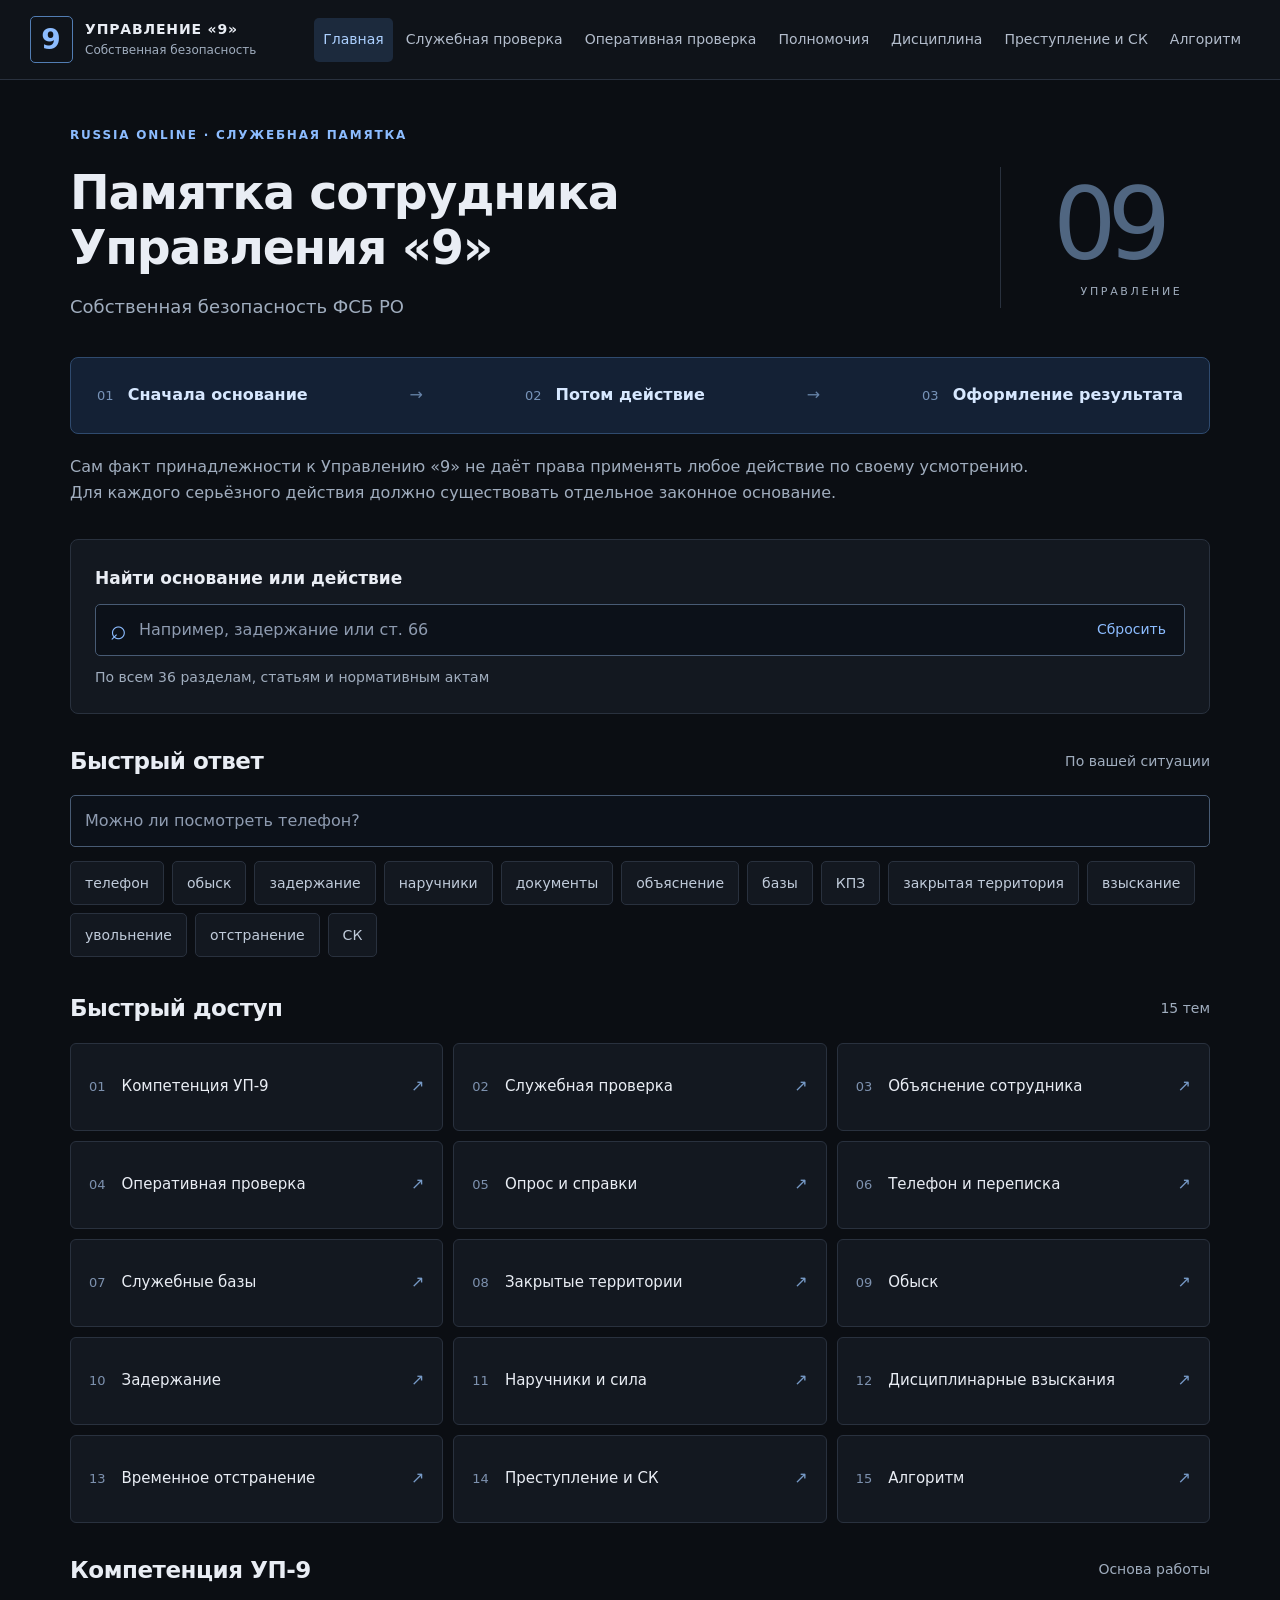
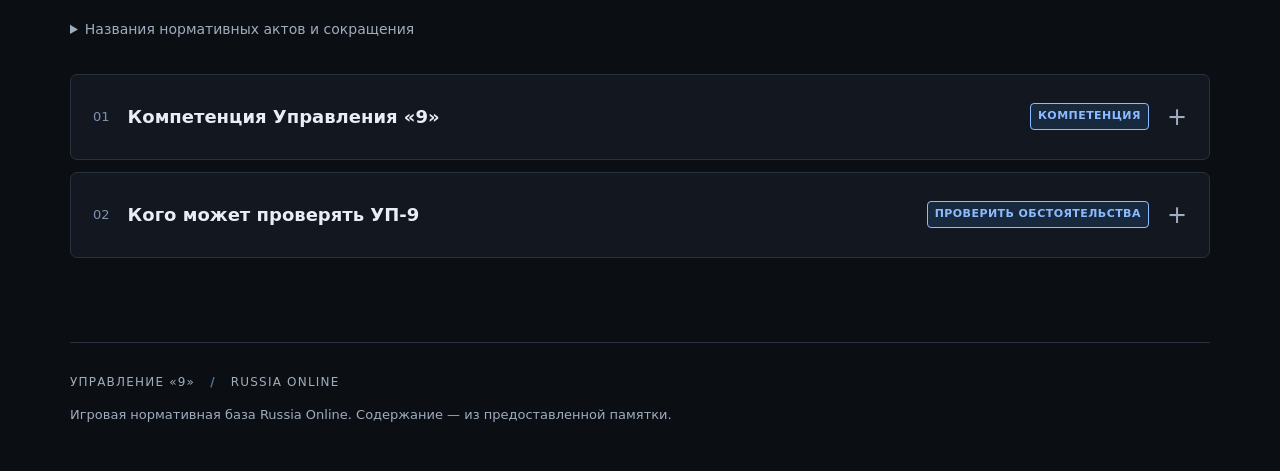
==== index.html @ 3d4a3827 "Убрать ссылку на исходный текст из подвала всех страниц" ====
<!doctype html><html lang="ru"><head><meta charset="utf-8"><meta name="viewport" content="width=device-width, initial-scale=1"><meta name="description" content="Рабочая памятка Управления 9 для игрового проекта Russia Online. Основания, полномочия и ограничения."><title>Главная · Управление «9»</title><link rel="icon" href="favicon.svg" type="image/svg+xml"><link rel="stylesheet" href="style.css"><script src="data.js" defer></script><script src="app.js" defer></script></head><body><a class="skip" href="#main">К содержанию</a><header><div class="header-inner"><a class="brand" href="index.html" aria-label="Управление 9 — главная"><span class="brand-mark">9</span><span>УПРАВЛЕНИЕ «9»<small>Собственная безопасность</small></span></a><button id="menu-toggle" aria-expanded="false" aria-controls="navigation">Меню <span aria-hidden="true">☰</span></button><nav id="navigation" aria-label="Главное меню"><a href="index.html" aria-current="page">Главная</a><a href="service-check.html">Служебная проверка</a><a href="operative-check.html">Оперативная проверка</a><a href="powers.html">Полномочия</a><a href="discipline.html">Дисциплина</a><a href="crime-sk.html">Преступление и СК</a><a href="algorithm.html">Алгоритм</a></nav></div></header><main id="main" tabindex="-1"><section class="hero"><div><p class="eyebrow">RUSSIA ONLINE · СЛУЖЕБНАЯ ПАМЯТКА</p><h1>Памятка сотрудника<br>Управления «9»</h1><p class="subtitle">Собственная безопасность ФСБ РО</p></div><div class="hero-index" aria-hidden="true">09<span>УПРАВЛЕНИЕ</span></div></section><div class="principle"><span>01 <b>Сначала основание</b></span><i>→</i><span>02 <b>Потом действие</b></span><i>→</i><span>03 <b>Оформление результата</b></span></div><p class="intro">Сам факт принадлежности к Управлению «9» не даёт права применять любое действие по своему усмотрению. Для каждого серьёзного действия должно существовать отдельное законное основание.</p><section class="search-panel" aria-label="Поиск по памятке"><label for="search">Найти основание или действие</label><div class="search-row"><span aria-hidden="true">⌕</span><input type="search" id="search" placeholder="Например, задержание или ст. 66" autocomplete="off"><button id="clear-search" type="button" aria-label="Очистить поиск">Сбросить</button></div><p id="search-status" role="status" class="muted">По всем 36 разделам, статьям и нормативным актам</p><div id="search-results" hidden></div></section><section class="quick-answer"><div class="section-heading"><h2>Быстрый ответ</h2><span class="muted">По вашей ситуации</span></div><label for="question" class="sr-only">Вопрос по памятке</label><input id="question" placeholder="Можно ли посмотреть телефон?" type="search"><div class="chips"><button type="button" data-question="телефон">телефон</button><button type="button" data-question="обыск">обыск</button><button type="button" data-question="задержание">задержание</button><button type="button" data-question="наручники">наручники</button><button type="button" data-question="документы">документы</button><button type="button" data-question="объяснение">объяснение</button><button type="button" data-question="базы">базы</button><button type="button" data-question="КПЗ">КПЗ</button><button type="button" data-question="закрытая территория">закрытая территория</button><button type="button" data-question="взыскание">взыскание</button><button type="button" data-question="увольнение">увольнение</button><button type="button" data-question="отстранение">отстранение</button><button type="button" data-question="СК">СК</button></div><div id="answer" aria-live="polite"></div></section><section><div class="section-heading"><h2>Быстрый доступ</h2><span class="muted">15 тем</span></div><div class="quick-grid"><a class="quick-card" href="index.html#section-1"><span class="number">01</span><strong>Компетенция УП-9</strong><span aria-hidden="true">↗</span></a><a class="quick-card" href="service-check.html#section-3"><span class="number">02</span><strong>Служебная проверка</strong><span aria-hidden="true">↗</span></a><a class="quick-card" href="service-check.html#section-6"><span class="number">03</span><strong>Объяснение сотрудника</strong><span aria-hidden="true">↗</span></a><a class="quick-card" href="operative-check.html#section-8"><span class="number">04</span><strong>Оперативная проверка</strong><span aria-hidden="true">↗</span></a><a class="quick-card" href="operative-check.html#section-11"><span class="number">05</span><strong>Опрос и справки</strong><span aria-hidden="true">↗</span></a><a class="quick-card" href="operative-check.html#section-15"><span class="number">06</span><strong>Телефон и переписка</strong><span aria-hidden="true">↗</span></a><a class="quick-card" href="powers.html#section-16"><span class="number">07</span><strong>Служебные базы</strong><span aria-hidden="true">↗</span></a><a class="quick-card" href="powers.html#section-20"><span class="number">08</span><strong>Закрытые территории</strong><span aria-hidden="true">↗</span></a><a class="quick-card" href="powers.html#section-22"><span class="number">09</span><strong>Обыск</strong><span aria-hidden="true">↗</span></a><a class="quick-card" href="powers.html#section-23"><span class="number">10</span><strong>Задержание</strong><span aria-hidden="true">↗</span></a><a class="quick-card" href="powers.html#section-24"><span class="number">11</span><strong>Наручники и сила</strong><span aria-hidden="true">↗</span></a><a class="quick-card" href="discipline.html#section-27"><span class="number">12</span><strong>Дисциплинарные взыскания</strong><span aria-hidden="true">↗</span></a><a class="quick-card" href="discipline.html#section-32"><span class="number">13</span><strong>Временное отстранение</strong><span aria-hidden="true">↗</span></a><a class="quick-card" href="crime-sk.html#section-33"><span class="number">14</span><strong>Преступление и СК</strong><span aria-hidden="true">↗</span></a><a class="quick-card" href="algorithm.html#section-36"><span class="number">15</span><strong>Алгоритм</strong><span aria-hidden="true">↗</span></a></div></section><section><div class="section-heading"><h2>Компетенция УП-9</h2><span class="muted">Основа работы</span></div><details class="glossary"><summary>Названия нормативных актов и сокращения</summary><p>ФЗ «О ФСБ РО» — Федеральный закон «О Федеральной службе безопасности РО». Внутренний устав ФСБ РО — Внутренний устав Федеральной службы безопасности РО.</p><p>Также в памятке: Федеральный закон «О государственной службе РО»; Федеральный закон «О статусе территорий и особых объектах РО»; Процессуальный кодекс РО.</p><p>ОРМ — оперативно-розыскные мероприятия. СК — Следственный комитет.</p></details><details class="article" id="section-1"><summary><span class="number">01</span><span class="summary-title">Компетенция Управления «9»</span><span class="badge info">КОМПЕТЕНЦИЯ</span><span class="plus" aria-hidden="true">+</span></summary><div class="article-body"><h3 class="eyebrow">ПРАВОВОЕ ОСНОВАНИЕ</h3><p class="basis law">ч. 4 ст. 11 Внутреннего устава Федеральной службы безопасности РО.</p><p class="">Управление «9»:</p><ul class=""><li>обеспечивает собственную безопасность ФСБ РО;</li><li>предупреждает и выявляет правонарушения среди сотрудников ФСБ;</li><li>проводит служебные проверки;</li><li>защищает личный состав;</li><li>защищает государственную тайну;</li><li>защищает служебную информацию от внутренних угроз;</li><li>вправе применять внутренние дисциплинарные взыскания в пределах своей компетенции.</li></ul><h3 class="eyebrow">ДОПОЛНИТЕЛЬНОЕ ОСНОВАНИЕ</h3><p class="basis law">ст. 77 Федерального закона «О Федеральной службе безопасности РО».</p><p class="">Собственная безопасность выявляет:</p><ul class=""><li>нарушения служебной дисциплины;</li><li>утечки охраняемой информации;</li><li>коррупционные риски;</li><li>попытки вербовки сотрудников;</li><li>иные угрозы внутренней безопасности ФСБ РО.</li></ul><p class="">Собственная безопасность также вправе проводить служебные и оперативные проверки.</p><p class="">Простыми словами:</p><p class="">УП-9 занимается не только тем, что «выдаёт выговоры».</p><p class="">Основная задача УП-9:</p><p class="">выявить внутреннюю угрозу → проверить информацию → установить обстоятельства → принять меры в пределах компетенции → при необходимости передать материал компетентному органу.</p></div></details><details class="article" id="section-2"><summary><span class="number">02</span><span class="summary-title">Кого может проверять УП-9</span><span class="badge info">ПРОВЕРИТЬ ОБСТОЯТЕЛЬСТВА</span><span class="plus" aria-hidden="true">+</span></summary><div class="article-body"><p class="">В первую очередь УП-9 занимается сотрудниками ФСБ РО, поскольку его основная функция — собственная безопасность самой ФСБ.</p><h3 class="eyebrow">ОСНОВАНИЕ</h3><p class="basis law">ч. 4 ст. 11 Внутреннего устава ФСБ РО<br>и<br>ст. 77 ФЗ «О ФСБ РО».</p><p class="">УП-9 может начать проверку, например, если появилась информация о том, что сотрудник:</p><ul class=""><li>нарушает служебную дисциплину;</li><li>не исполняет законный приказ;</li><li>превышает или использует полномочия в личных целях;</li><li>скрывает правонарушение;</li><li>допускает утечку служебной или государственной тайны;</li><li>получает незаконное вознаграждение;</li><li>имеет коррупционные связи;</li><li>подвергся попытке вербовки;</li><li>взаимодействует с лицами, создающими внутреннюю угрозу;</li><li>незаконно использует служебные базы, имущество, оружие или транспорт.</li></ul><p class="">Но:</p><p class="caution">сообщение о нарушении ≠ доказанная вина.</p><p class="">Сначала обстоятельства должны быть проверены.</p></div></details></section></main><footer><span>УПРАВЛЕНИЕ «9» <b>/</b> RUSSIA ONLINE</span><p>Игровая нормативная база Russia Online. Содержание — из предоставленной памятки.</p></footer><noscript><p class="notice">Материалы доступны без JavaScript. Для поиска и быстрых ответов включите JavaScript.</p></noscript></body></html>
---- style.css ----
:root{color-scheme:dark;--bg:#0b0e13;--surface:#131820;--line:#29313e;--text:#e9edf4;--muted:#a0adbe;--blue:#8cbcff;--red:#ffaaaa;--amber:#eed096;--green:#9cdbba}*{box-sizing:border-box}html{scroll-padding-top:130px}body{margin:0;background:var(--bg);color:var(--text);font-family:system-ui,-apple-system,"Segoe UI",sans-serif;font-size:16px;line-height:1.65}a{color:var(--blue);text-decoration:none}a:hover{text-decoration:underline}button,input{font:inherit}button,a,summary,input{-webkit-tap-highlight-color:transparent}button{cursor:pointer}button:focus-visible,a:focus-visible,summary:focus-visible,input:focus-visible{outline:2px solid var(--blue);outline-offset:4px}header{position:sticky;top:0;z-index:10;background:#10141bf5;border-bottom:1px solid var(--line);backdrop-filter:blur(12px)}.header-inner{max-width:1440px;margin:auto;padding:16px 30px;display:flex;align-items:center;gap:30px}.brand{display:flex;align-items:center;gap:12px;color:var(--text);font-size:14px;font-weight:750;letter-spacing:.06em;flex-shrink:0}.brand:hover{text-decoration:none}.brand-mark{width:43px;height:47px;border:1px solid #527db3;display:grid;place-items:center;font-size:28px;color:var(--blue);border-radius:5px}.brand small{display:block;font-size:12px;letter-spacing:0;color:var(--muted);font-weight:400}nav{display:flex;gap:4px;flex-wrap:wrap;margin-left:auto}nav a{padding:10px 9px;color:#b3bdcc;font-size:14px;min-height:44px;border-radius:5px}nav a[aria-current]{background:#1c2a3d;color:#acd0ff}nav a:hover{background:#1b2330;text-decoration:none}#menu-toggle{display:none}main{max-width:1200px;margin:auto;padding:46px 30px 72px;min-height:70vh}h1,h2,h3,p{margin-top:0}h1{font-size:clamp(30px,3.7vw,48px);line-height:1.16;letter-spacing:-.025em;font-weight:650;margin-bottom:16px}h2{font-size:23px;line-height:1.35;font-weight:600;letter-spacing:-.02em}h3{font-size:17px;line-height:1.5;margin-top:26px;margin-bottom:10px}p{margin-bottom:18px}.eyebrow{font-size:12px;font-weight:700;letter-spacing:.15em;color:var(--blue);margin-bottom:20px}.hero{display:flex;justify-content:space-between;align-items:center;gap:30px}.hero-index{font-size:100px;line-height:.95;color:#506681;font-weight:300;letter-spacing:-.09em;border-left:1px solid var(--line);padding:10px 0 10px 52px;min-width:210px}.hero-index span{display:block;letter-spacing:.24em;font-size:11px;text-align:center;margin-top:15px;color:var(--muted)}.subtitle{font-size:18px;color:var(--muted);max-width:900px;margin-bottom:28px}.principle{display:flex;align-items:center;justify-content:space-between;padding:24px 26px;background:#142135;border:1px solid #2f4a6e;border-radius:8px;gap:16px;margin-top:8px}.principle span{font-size:13px;color:#7793b8}.principle b{font-size:16px;font-weight:550;color:#d7e8ff;margin-left:10px}.principle i{font-style:normal;color:#6682a7}.intro{margin:20px 0 32px;color:var(--muted);max-width:990px}.search-panel{background:var(--surface);border:1px solid var(--line);border-radius:8px;padding:24px;margin:26px 0 30px}.search-panel label{display:block;font-size:17px;font-weight:550;margin-bottom:12px}.search-row{display:flex;align-items:center;background:#0c1119;border:1px solid #485b74;border-radius:5px;padding:0 8px 0 14px;gap:12px}.search-row>span{font-size:28px;color:var(--blue)}input{width:100%;min-width:0;min-height:50px;border:1px solid #485b74;border-radius:5px;padding:12px 14px;background:#0c1119;color:var(--text);font-size:16px}.search-row input{border:0;background:transparent;padding-left:0}input::placeholder{color:#8e9bb0}.search-row button,.text-button{color:var(--blue);background:transparent;border:0;padding:10px;min-height:44px;font-size:14px}#search-status{font-size:14px;margin:10px 0 0}.muted{color:var(--muted);font-size:14px}.section-heading{display:flex;align-items:center;justify-content:space-between;gap:16px;margin:32px 0 18px}.section-heading h2{margin:0}.quick-answer{margin-bottom:36px}.chips{display:flex;gap:8px;flex-wrap:wrap;margin:14px 0}.chips button{border:1px solid var(--line);background:var(--surface);color:#c0cbda;border-radius:5px;padding:8px 14px;min-height:44px;font-size:14px}.chips button:hover,.chips button[aria-pressed="true"]{background:#1b304b;border-color:#547eb3;color:#d9eaff}#answer:empty{display:none}.answer-card{background:#141d29;border:1px solid #344b69;border-left:3px solid var(--blue);border-radius:6px;padding:22px;margin-top:12px}.answer-card h3{margin:0 0 12px}.answer-card p{color:#bac8da}.answer-card a{display:inline-block;min-height:44px;padding-top:8px}.quick-grid{display:grid;grid-template-columns:repeat(3,1fr);gap:10px}.quick-card{display:flex;align-items:center;gap:16px;padding:21px 18px;min-height:88px;border:1px solid var(--line);border-radius:6px;color:var(--text);background:var(--surface)}.quick-card:hover{border-color:#527aae;background:#182331;text-decoration:none}.quick-card strong{font-size:15px;line-height:1.4;font-weight:500;flex:1}.quick-card>span:last-child{color:#779ac7}.number{font-size:13px;color:#7d91ae;font-variant-numeric:tabular-nums}.article{border:1px solid var(--line);border-radius:7px;background:var(--surface);margin-bottom:12px;scroll-margin-top:20px}.article:target{border-color:#6c9dde}.article summary{list-style:none;display:flex;align-items:center;gap:18px;padding:22px;cursor:pointer;min-height:84px}.article summary::-webkit-details-marker{display:none}.summary-title{font-size:18px;font-weight:550;flex:1;line-height:1.4}.badge{font-size:11px;letter-spacing:.04em;font-weight:700;border:1px solid currentColor;border-radius:4px;padding:4px 7px;white-space:nowrap}.warn{color:var(--amber);background:#2c261b}.danger{color:var(--red);background:#302025}.good{color:var(--green);background:#1a2c27}.info{color:var(--blue);background:#18283d}.plus{color:var(--muted);font-size:24px;line-height:1}.article[open] .plus{transform:rotate(45deg)}.article[open] summary{border-bottom:1px solid var(--line)}.article-body{padding:10px 32px 28px;max-width:960px}.article-body p,.article-body li,.step p,.step li{color:#c8d1df}.article-body ul,.step ul{padding-left:23px}.article-body li,.step li{margin-bottom:7px}.article-body .eyebrow{margin-top:26px;margin-bottom:10px;color:var(--blue)}.article-body .law,.step .law{background:#142338;border-left:3px solid #668fc7;border-radius:0 4px 4px 0;padding:14px 18px;color:#d5e6ff}.article-body .danger-text,.danger-text{color:var(--red)}.article-body .good-text{color:var(--green)}.article-body .caution{border-left:3px solid #a68c5d;padding-left:16px;color:#ead3ad}.glossary{font-size:14px;color:var(--muted);margin:22px 0}.glossary summary{cursor:pointer;min-height:44px;padding:10px 0}.glossary p{max-width:850px}.related{border:1px solid var(--line);padding:24px;margin-top:24px;border-radius:6px}.related a{display:block;min-height:44px;padding:8px 0}.notice{margin-top:24px;padding:20px;border-left:3px solid #b59c68;background:#241f17;color:#e9d4ad}.flow{margin-top:36px}.flow>h2{font-size:14px;letter-spacing:.06em;color:var(--blue);padding:18px;background:#142135;border:1px solid #2f4a6e;border-radius:5px}.step{position:relative;display:grid;grid-template-columns:48px 1fr;gap:22px;padding:25px 28px;background:var(--surface);border:1px solid var(--line);border-radius:8px;margin:30px 0}.step:before{content:'↓';position:absolute;top:-30px;left:43px;color:#7396c2}.step h2{font-size:21px;margin:6px 0 20px}.step-number{display:grid;place-items:center;align-self:start;width:46px;height:46px;background:#1b2d46;border:1px solid #365478;border-radius:5px;color:var(--blue)}.main-rule{padding:28px;border:1px solid #405878;border-radius:8px;margin-top:38px;background:#111c2b}.main-rule p{color:#c8d5e7}footer{max-width:1140px;margin:auto;border-top:1px solid var(--line);padding:28px 0 40px;font-size:13px;color:var(--muted)}footer>span{letter-spacing:.1em;font-size:12px}footer b{color:#527aae;margin:0 10px}footer p{margin:12px 0 5px}footer a{display:inline-block;min-height:44px;padding-top:10px}.result{display:block;border-top:1px solid var(--line);padding:17px 0}.result strong{display:block;color:#c7dfff;font-size:17px}.result span{display:block;color:var(--muted);font-size:14px;margin-top:4px}.result:hover{text-decoration:none}.result:hover strong{text-decoration:underline}#search-results{margin-top:18px;max-height:520px;overflow-y:auto}.skip{position:absolute;left:20px;top:-100px;padding:12px;background:#244a78;z-index:20}.skip:focus{top:10px}.sr-only{position:absolute;width:1px;height:1px;overflow:hidden;clip-path:inset(50%)}[hidden]{display:none!important}a,span,p,h1,h2,h3,strong,li{overflow-wrap:break-word}@media(max-width:1180px){.header-inner{flex-wrap:wrap;gap:10px;padding:12px 24px}nav{margin-left:0;width:100%}html{scroll-padding-top:170px}}@media(max-width:760px){.header-inner{padding:12px 18px;justify-content:space-between}.brand{font-size:12px}.brand small{font-size:11px}.brand-mark{height:40px;width:37px;font-size:25px}#menu-toggle{display:block;min-height:44px;background:var(--surface);border:1px solid #3c4b60;color:var(--text);border-radius:5px;padding:8px 12px;font-size:14px}nav{display:none;max-height:65vh;overflow:auto}nav.open{display:flex;flex-direction:column}nav a{padding:12px}html{scroll-padding-top:90px}main{padding:30px 18px 48px}.hero-index{display:none}.eyebrow{font-size:11px;letter-spacing:.1em}.subtitle{font-size:16px}.principle{flex-direction:column;align-items:flex-start;gap:14px;padding:20px}.principle i{display:none}.principle b{font-size:15px}.intro{font-size:15px}.search-panel{padding:18px;margin:24px 0}.search-row{gap:6px;padding-left:10px}.search-row input{font-size:16px}.search-row button{font-size:12px;padding:5px}.search-row>span{display:none}.section-heading{align-items:baseline;gap:10px}.section-heading h2{font-size:21px}.section-heading>.muted{font-size:12px}.quick-grid{grid-template-columns:repeat(2,minmax(0,1fr));gap:8px}.quick-card{padding:15px 12px;flex-wrap:wrap;gap:6px;align-content:flex-start;min-height:104px}.quick-card strong{flex-basis:100%;order:2;font-size:14px}.quick-card>span:last-child{margin-left:auto}.article summary{padding:18px 16px;gap:12px;flex-wrap:wrap}.summary-title{font-size:17px;flex-basis:calc(100% - 66px)}.badge{margin-left:28px;font-size:10px}.plus{margin-left:auto}.article-body{padding:8px 18px 20px}.article-body .law{padding:12px;font-size:15px}.step{grid-template-columns:1fr;gap:12px;padding:20px}.step h2{font-size:20px}.step:before{left:40px}.main-rule{padding:20px}footer{margin:0 18px;padding-top:24px}.chips{gap:7px}.chips button{padding:8px 11px}.answer-card{padding:18px}}@media print{header,.search-panel,.quick-answer,footer,#expand-all{display:none}body{background:white;color:black}.article,.step{break-inside:avoid;background:white;color:black}.article-body p,.article-body li{color:black}main{max-width:none}}

/* Topic labels may wrap without shrinking the title or escaping a mobile card. */
.badge{white-space:normal;max-width:42%;line-height:1.5;text-align:center}.summary-title{min-width:0}.article-body ul.danger-text li{color:var(--red)}.article-body ul.good-text li{color:var(--green)}@media(max-width:760px){.badge{max-width:calc(100% - 58px);font-size:11px}}
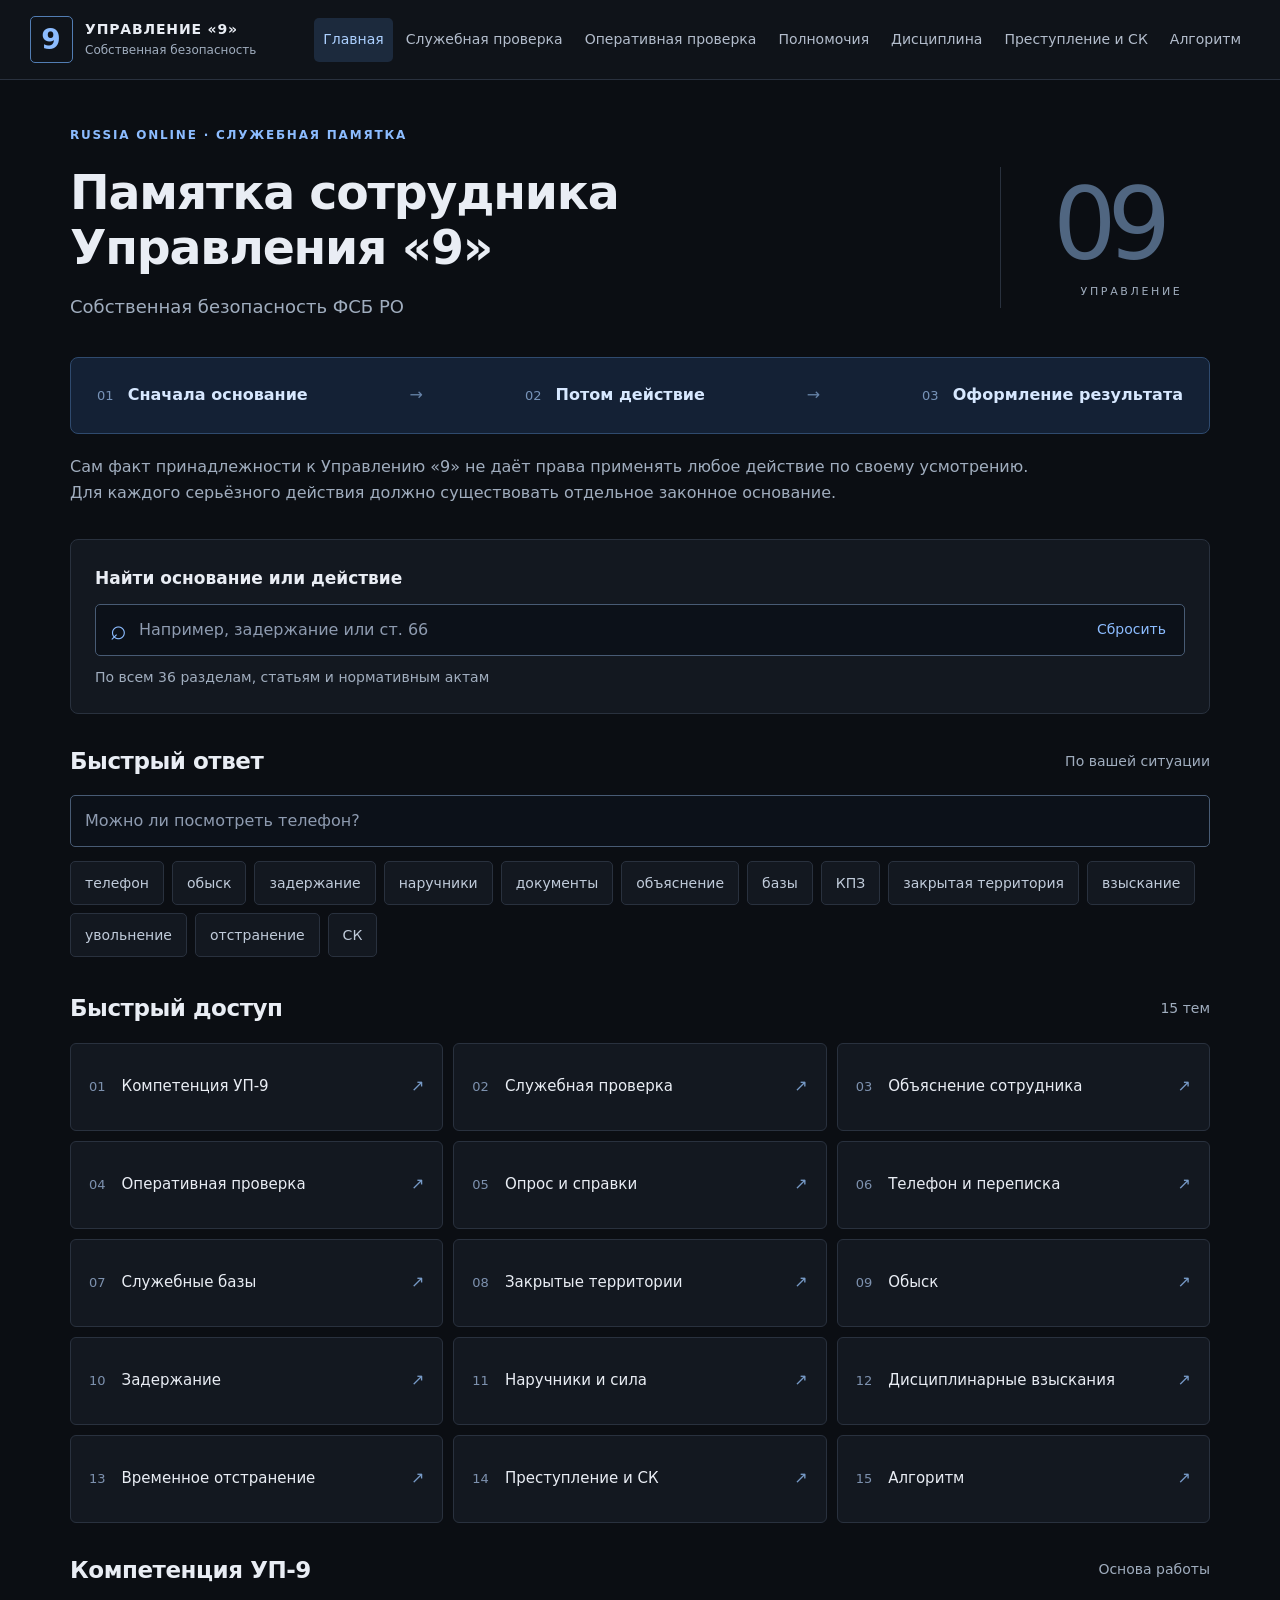
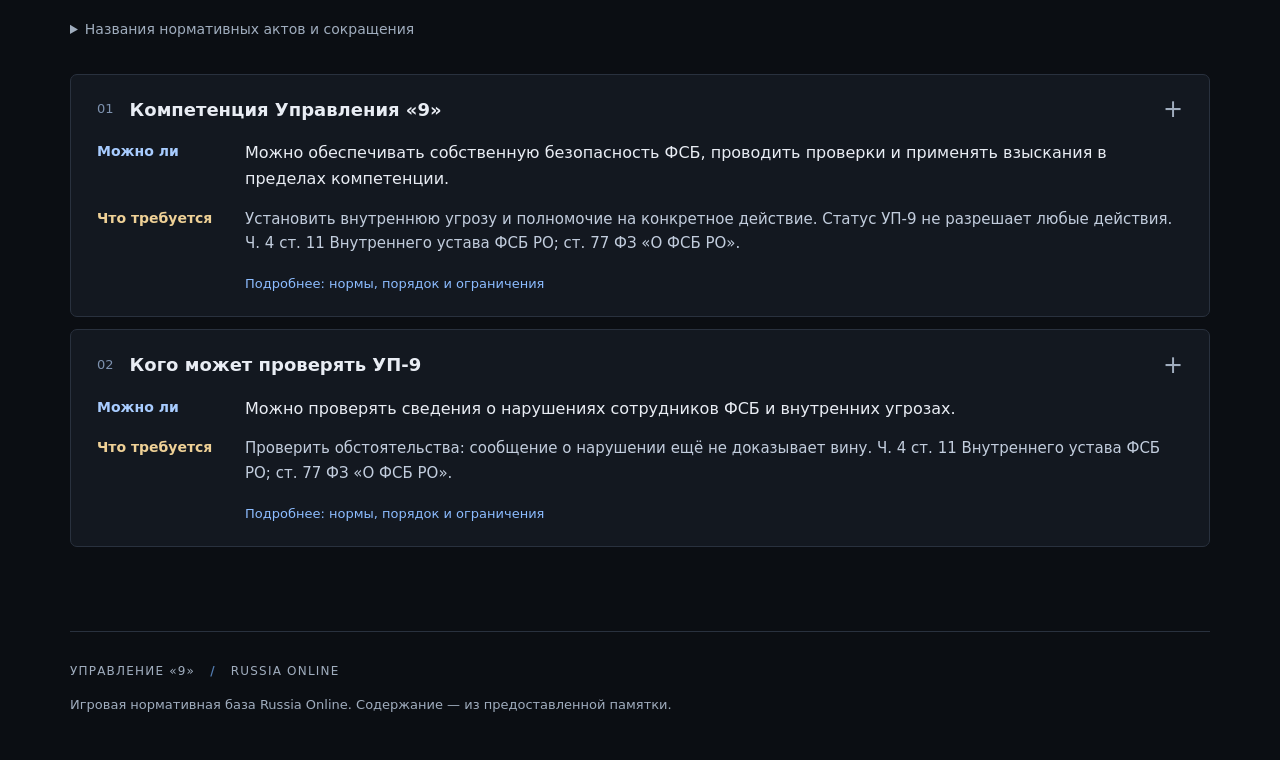
==== commit 261b334c: "Показывать на карточках прямой ответ и необходимые условия" ====
--- a/index.html
+++ b/index.html
@@ -1 +1 @@
-<!doctype html><html lang="ru"><head><meta charset="utf-8"><meta name="viewport" content="width=device-width, initial-scale=1"><meta name="description" content="Рабочая памятка Управления 9 для игрового проекта Russia Online. Основания, полномочия и ограничения."><title>Главная · Управление «9»</title><link rel="icon" href="favicon.svg" type="image/svg+xml"><link rel="stylesheet" href="style.css"><script src="data.js" defer></script><script src="app.js" defer></script></head><body><a class="skip" href="#main">К содержанию</a><header><div class="header-inner"><a class="brand" href="index.html" aria-label="Управление 9 — главная"><span class="brand-mark">9</span><span>УПРАВЛЕНИЕ «9»<small>Собственная безопасность</small></span></a><button id="menu-toggle" aria-expanded="false" aria-controls="navigation">Меню <span aria-hidden="true">☰</span></button><nav id="navigation" aria-label="Главное меню"><a href="index.html" aria-current="page">Главная</a><a href="service-check.html">Служебная проверка</a><a href="operative-check.html">Оперативная проверка</a><a href="powers.html">Полномочия</a><a href="discipline.html">Дисциплина</a><a href="crime-sk.html">Преступление и СК</a><a href="algorithm.html">Алгоритм</a></nav></div></header><main id="main" tabindex="-1"><section class="hero"><div><p class="eyebrow">RUSSIA ONLINE · СЛУЖЕБНАЯ ПАМЯТКА</p><h1>Памятка сотрудника<br>Управления «9»</h1><p class="subtitle">Собственная безопасность ФСБ РО</p></div><div class="hero-index" aria-hidden="true">09<span>УПРАВЛЕНИЕ</span></div></section><div class="principle"><span>01 <b>Сначала основание</b></span><i>→</i><span>02 <b>Потом действие</b></span><i>→</i><span>03 <b>Оформление результата</b></span></div><p class="intro">Сам факт принадлежности к Управлению «9» не даёт права применять любое действие по своему усмотрению. Для каждого серьёзного действия должно существовать отдельное законное основание.</p><section class="search-panel" aria-label="Поиск по памятке"><label for="search">Найти основание или действие</label><div class="search-row"><span aria-hidden="true">⌕</span><input type="search" id="search" placeholder="Например, задержание или ст. 66" autocomplete="off"><button id="clear-search" type="button" aria-label="Очистить поиск">Сбросить</button></div><p id="search-status" role="status" class="muted">По всем 36 разделам, статьям и нормативным актам</p><div id="search-results" hidden></div></section><section class="quick-answer"><div class="section-heading"><h2>Быстрый ответ</h2><span class="muted">По вашей ситуации</span></div><label for="question" class="sr-only">Вопрос по памятке</label><input id="question" placeholder="Можно ли посмотреть телефон?" type="search"><div class="chips"><button type="button" data-question="телефон">телефон</button><button type="button" data-question="обыск">обыск</button><button type="button" data-question="задержание">задержание</button><button type="button" data-question="наручники">наручники</button><button type="button" data-question="документы">документы</button><button type="button" data-question="объяснение">объяснение</button><button type="button" data-question="базы">базы</button><button type="button" data-question="КПЗ">КПЗ</button><button type="button" data-question="закрытая территория">закрытая территория</button><button type="button" data-question="взыскание">взыскание</button><button type="button" data-question="увольнение">увольнение</button><button type="button" data-question="отстранение">отстранение</button><button type="button" data-question="СК">СК</button></div><div id="answer" aria-live="polite"></div></section><section><div class="section-heading"><h2>Быстрый доступ</h2><span class="muted">15 тем</span></div><div class="quick-grid"><a class="quick-card" href="index.html#section-1"><span class="number">01</span><strong>Компетенция УП-9</strong><span aria-hidden="true">↗</span></a><a class="quick-card" href="service-check.html#section-3"><span class="number">02</span><strong>Служебная проверка</strong><span aria-hidden="true">↗</span></a><a class="quick-card" href="service-check.html#section-6"><span class="number">03</span><strong>Объяснение сотрудника</strong><span aria-hidden="true">↗</span></a><a class="quick-card" href="operative-check.html#section-8"><span class="number">04</span><strong>Оперативная проверка</strong><span aria-hidden="true">↗</span></a><a class="quick-card" href="operative-check.html#section-11"><span class="number">05</span><strong>Опрос и справки</strong><span aria-hidden="true">↗</span></a><a class="quick-card" href="operative-check.html#section-15"><span class="number">06</span><strong>Телефон и переписка</strong><span aria-hidden="true">↗</span></a><a class="quick-card" href="powers.html#section-16"><span class="number">07</span><strong>Служебные базы</strong><span aria-hidden="true">↗</span></a><a class="quick-card" href="powers.html#section-20"><span class="number">08</span><strong>Закрытые территории</strong><span aria-hidden="true">↗</span></a><a class="quick-card" href="powers.html#section-22"><span class="number">09</span><strong>Обыск</strong><span aria-hidden="true">↗</span></a><a class="quick-card" href="powers.html#section-23"><span class="number">10</span><strong>Задержание</strong><span aria-hidden="true">↗</span></a><a class="quick-card" href="powers.html#section-24"><span class="number">11</span><strong>Наручники и сила</strong><span aria-hidden="true">↗</span></a><a class="quick-card" href="discipline.html#section-27"><span class="number">12</span><strong>Дисциплинарные взыскания</strong><span aria-hidden="true">↗</span></a><a class="quick-card" href="discipline.html#section-32"><span class="number">13</span><strong>Временное отстранение</strong><span aria-hidden="true">↗</span></a><a class="quick-card" href="crime-sk.html#section-33"><span class="number">14</span><strong>Преступление и СК</strong><span aria-hidden="true">↗</span></a><a class="quick-card" href="algorithm.html#section-36"><span class="number">15</span><strong>Алгоритм</strong><span aria-hidden="true">↗</span></a></div></section><section><div class="section-heading"><h2>Компетенция УП-9</h2><span class="muted">Основа работы</span></div><details class="glossary"><summary>Названия нормативных актов и сокращения</summary><p>ФЗ «О ФСБ РО» — Федеральный закон «О Федеральной службе безопасности РО». Внутренний устав ФСБ РО — Внутренний устав Федеральной службы безопасности РО.</p><p>Также в памятке: Федеральный закон «О государственной службе РО»; Федеральный закон «О статусе территорий и особых объектах РО»; Процессуальный кодекс РО.</p><p>ОРМ — оперативно-розыскные мероприятия. СК — Следственный комитет.</p></details><details class="article" id="section-1"><summary><span class="number">01</span><span class="summary-title">Компетенция Управления «9»</span><span class="badge info">КОМПЕТЕНЦИЯ</span><span class="plus" aria-hidden="true">+</span></summary><div class="article-body"><h3 class="eyebrow">ПРАВОВОЕ ОСНОВАНИЕ</h3><p class="basis law">ч. 4 ст. 11 Внутреннего устава Федеральной службы безопасности РО.</p><p class="">Управление «9»:</p><ul class=""><li>обеспечивает собственную безопасность ФСБ РО;</li><li>предупреждает и выявляет правонарушения среди сотрудников ФСБ;</li><li>проводит служебные проверки;</li><li>защищает личный состав;</li><li>защищает государственную тайну;</li><li>защищает служебную информацию от внутренних угроз;</li><li>вправе применять внутренние дисциплинарные взыскания в пределах своей компетенции.</li></ul><h3 class="eyebrow">ДОПОЛНИТЕЛЬНОЕ ОСНОВАНИЕ</h3><p class="basis law">ст. 77 Федерального закона «О Федеральной службе безопасности РО».</p><p class="">Собственная безопасность выявляет:</p><ul class=""><li>нарушения служебной дисциплины;</li><li>утечки охраняемой информации;</li><li>коррупционные риски;</li><li>попытки вербовки сотрудников;</li><li>иные угрозы внутренней безопасности ФСБ РО.</li></ul><p class="">Собственная безопасность также вправе проводить служебные и оперативные проверки.</p><p class="">Простыми словами:</p><p class="">УП-9 занимается не только тем, что «выдаёт выговоры».</p><p class="">Основная задача УП-9:</p><p class="">выявить внутреннюю угрозу → проверить информацию → установить обстоятельства → принять меры в пределах компетенции → при необходимости передать материал компетентному органу.</p></div></details><details class="article" id="section-2"><summary><span class="number">02</span><span class="summary-title">Кого может проверять УП-9</span><span class="badge info">ПРОВЕРИТЬ ОБСТОЯТЕЛЬСТВА</span><span class="plus" aria-hidden="true">+</span></summary><div class="article-body"><p class="">В первую очередь УП-9 занимается сотрудниками ФСБ РО, поскольку его основная функция — собственная безопасность самой ФСБ.</p><h3 class="eyebrow">ОСНОВАНИЕ</h3><p class="basis law">ч. 4 ст. 11 Внутреннего устава ФСБ РО<br>и<br>ст. 77 ФЗ «О ФСБ РО».</p><p class="">УП-9 может начать проверку, например, если появилась информация о том, что сотрудник:</p><ul class=""><li>нарушает служебную дисциплину;</li><li>не исполняет законный приказ;</li><li>превышает или использует полномочия в личных целях;</li><li>скрывает правонарушение;</li><li>допускает утечку служебной или государственной тайны;</li><li>получает незаконное вознаграждение;</li><li>имеет коррупционные связи;</li><li>подвергся попытке вербовки;</li><li>взаимодействует с лицами, создающими внутреннюю угрозу;</li><li>незаконно использует служебные базы, имущество, оружие или транспорт.</li></ul><p class="">Но:</p><p class="caution">сообщение о нарушении ≠ доказанная вина.</p><p class="">Сначала обстоятельства должны быть проверены.</p></div></details></section></main><footer><span>УПРАВЛЕНИЕ «9» <b>/</b> RUSSIA ONLINE</span><p>Игровая нормативная база Russia Online. Содержание — из предоставленной памятки.</p></footer><noscript><p class="notice">Материалы доступны без JavaScript. Для поиска и быстрых ответов включите JavaScript.</p></noscript></body></html>+<!doctype html><html lang="ru"><head><meta charset="utf-8"><meta name="viewport" content="width=device-width, initial-scale=1"><meta name="description" content="Рабочая памятка Управления 9 для игрового проекта Russia Online. Основания, полномочия и ограничения."><title>Главная · Управление «9»</title><link rel="icon" href="favicon.svg" type="image/svg+xml"><link rel="stylesheet" href="style.css?v=direct-answers-1"><script src="data.js?v=direct-answers-1" defer></script><script src="app.js?v=direct-answers-1" defer></script></head><body><a class="skip" href="#main">К содержанию</a><header><div class="header-inner"><a class="brand" href="index.html" aria-label="Управление 9 — главная"><span class="brand-mark">9</span><span>УПРАВЛЕНИЕ «9»<small>Собственная безопасность</small></span></a><button id="menu-toggle" aria-expanded="false" aria-controls="navigation">Меню <span aria-hidden="true">☰</span></button><nav id="navigation" aria-label="Главное меню"><a href="index.html" aria-current="page">Главная</a><a href="service-check.html">Служебная проверка</a><a href="operative-check.html">Оперативная проверка</a><a href="powers.html">Полномочия</a><a href="discipline.html">Дисциплина</a><a href="crime-sk.html">Преступление и СК</a><a href="algorithm.html">Алгоритм</a></nav></div></header><main id="main" tabindex="-1"><section class="hero"><div><p class="eyebrow">RUSSIA ONLINE · СЛУЖЕБНАЯ ПАМЯТКА</p><h1>Памятка сотрудника<br>Управления «9»</h1><p class="subtitle">Собственная безопасность ФСБ РО</p></div><div class="hero-index" aria-hidden="true">09<span>УПРАВЛЕНИЕ</span></div></section><div class="principle"><span>01 <b>Сначала основание</b></span><i>→</i><span>02 <b>Потом действие</b></span><i>→</i><span>03 <b>Оформление результата</b></span></div><p class="intro">Сам факт принадлежности к Управлению «9» не даёт права применять любое действие по своему усмотрению. Для каждого серьёзного действия должно существовать отдельное законное основание.</p><section class="search-panel" aria-label="Поиск по памятке"><label for="search">Найти основание или действие</label><div class="search-row"><span aria-hidden="true">⌕</span><input type="search" id="search" placeholder="Например, задержание или ст. 66" autocomplete="off"><button id="clear-search" type="button" aria-label="Очистить поиск">Сбросить</button></div><p id="search-status" role="status" class="muted">По всем 36 разделам, статьям и нормативным актам</p><div id="search-results" hidden></div></section><section class="quick-answer"><div class="section-heading"><h2>Быстрый ответ</h2><span class="muted">По вашей ситуации</span></div><label for="question" class="sr-only">Вопрос по памятке</label><input id="question" placeholder="Можно ли посмотреть телефон?" type="search"><div class="chips"><button type="button" data-question="телефон">телефон</button><button type="button" data-question="обыск">обыск</button><button type="button" data-question="задержание">задержание</button><button type="button" data-question="наручники">наручники</button><button type="button" data-question="документы">документы</button><button type="button" data-question="объяснение">объяснение</button><button type="button" data-question="базы">базы</button><button type="button" data-question="КПЗ">КПЗ</button><button type="button" data-question="закрытая территория">закрытая территория</button><button type="button" data-question="взыскание">взыскание</button><button type="button" data-question="увольнение">увольнение</button><button type="button" data-question="отстранение">отстранение</button><button type="button" data-question="СК">СК</button></div><div id="answer" aria-live="polite"></div></section><section><div class="section-heading"><h2>Быстрый доступ</h2><span class="muted">15 тем</span></div><div class="quick-grid"><a class="quick-card" href="index.html#section-1"><span class="number">01</span><strong>Компетенция УП-9</strong><span aria-hidden="true">↗</span></a><a class="quick-card" href="service-check.html#section-3"><span class="number">02</span><strong>Служебная проверка</strong><span aria-hidden="true">↗</span></a><a class="quick-card" href="service-check.html#section-6"><span class="number">03</span><strong>Объяснение сотрудника</strong><span aria-hidden="true">↗</span></a><a class="quick-card" href="operative-check.html#section-8"><span class="number">04</span><strong>Оперативная проверка</strong><span aria-hidden="true">↗</span></a><a class="quick-card" href="operative-check.html#section-11"><span class="number">05</span><strong>Опрос и справки</strong><span aria-hidden="true">↗</span></a><a class="quick-card" href="operative-check.html#section-15"><span class="number">06</span><strong>Телефон и переписка</strong><span aria-hidden="true">↗</span></a><a class="quick-card" href="powers.html#section-16"><span class="number">07</span><strong>Служебные базы</strong><span aria-hidden="true">↗</span></a><a class="quick-card" href="powers.html#section-20"><span class="number">08</span><strong>Закрытые территории</strong><span aria-hidden="true">↗</span></a><a class="quick-card" href="powers.html#section-22"><span class="number">09</span><strong>Обыск</strong><span aria-hidden="true">↗</span></a><a class="quick-card" href="powers.html#section-23"><span class="number">10</span><strong>Задержание</strong><span aria-hidden="true">↗</span></a><a class="quick-card" href="powers.html#section-24"><span class="number">11</span><strong>Наручники и сила</strong><span aria-hidden="true">↗</span></a><a class="quick-card" href="discipline.html#section-27"><span class="number">12</span><strong>Дисциплинарные взыскания</strong><span aria-hidden="true">↗</span></a><a class="quick-card" href="discipline.html#section-32"><span class="number">13</span><strong>Временное отстранение</strong><span aria-hidden="true">↗</span></a><a class="quick-card" href="crime-sk.html#section-33"><span class="number">14</span><strong>Преступление и СК</strong><span aria-hidden="true">↗</span></a><a class="quick-card" href="algorithm.html#section-36"><span class="number">15</span><strong>Алгоритм</strong><span aria-hidden="true">↗</span></a></div></section><section><div class="section-heading"><h2>Компетенция УП-9</h2><span class="muted">Основа работы</span></div><details class="glossary"><summary>Названия нормативных актов и сокращения</summary><p>ФЗ «О ФСБ РО» — Федеральный закон «О Федеральной службе безопасности РО». Внутренний устав ФСБ РО — Внутренний устав Федеральной службы безопасности РО.</p><p>Также в памятке: Федеральный закон «О государственной службе РО»; Федеральный закон «О статусе территорий и особых объектах РО»; Процессуальный кодекс РО.</p><p>ОРМ — оперативно-розыскные мероприятия. СК — Следственный комитет.</p></details><details class="article direct-card" id="section-1"><summary><span class="card-heading"><span class="number">01</span><span class="summary-title">Компетенция Управления «9»</span><span class="plus" aria-hidden="true">+</span></span><span class="card-decision"><strong>Можно ли</strong><span>Можно обеспечивать собственную безопасность ФСБ, проводить проверки и применять взыскания в пределах компетенции.</span></span><span class="card-requirements"><strong>Что требуется</strong><span>Установить внутреннюю угрозу и полномочие на конкретное действие. Статус УП-9 не разрешает любые действия. Ч. 4 ст. 11 Внутреннего устава ФСБ РО; ст. 77 ФЗ «О ФСБ РО».</span></span><span class="card-more"><span class="when-closed">Подробнее: нормы, порядок и ограничения</span><span class="when-open">Свернуть подробности</span></span></summary><div class="article-body"><h3 class="eyebrow">ПРАВОВОЕ ОСНОВАНИЕ</h3><p class="basis law">ч. 4 ст. 11 Внутреннего устава Федеральной службы безопасности РО.</p><p class="">Управление «9»:</p><ul class=""><li>обеспечивает собственную безопасность ФСБ РО;</li><li>предупреждает и выявляет правонарушения среди сотрудников ФСБ;</li><li>проводит служебные проверки;</li><li>защищает личный состав;</li><li>защищает государственную тайну;</li><li>защищает служебную информацию от внутренних угроз;</li><li>вправе применять внутренние дисциплинарные взыскания в пределах своей компетенции.</li></ul><h3 class="eyebrow">ДОПОЛНИТЕЛЬНОЕ ОСНОВАНИЕ</h3><p class="basis law">ст. 77 Федерального закона «О Федеральной службе безопасности РО».</p><p class="">Собственная безопасность выявляет:</p><ul class=""><li>нарушения служебной дисциплины;</li><li>утечки охраняемой информации;</li><li>коррупционные риски;</li><li>попытки вербовки сотрудников;</li><li>иные угрозы внутренней безопасности ФСБ РО.</li></ul><p class="">Собственная безопасность также вправе проводить служебные и оперативные проверки.</p><p class="">Простыми словами:</p><p class="">УП-9 занимается не только тем, что «выдаёт выговоры».</p><p class="">Основная задача УП-9:</p><p class="">выявить внутреннюю угрозу → проверить информацию → установить обстоятельства → принять меры в пределах компетенции → при необходимости передать материал компетентному органу.</p></div></details><details class="article direct-card" id="section-2"><summary><span class="card-heading"><span class="number">02</span><span class="summary-title">Кого может проверять УП-9</span><span class="plus" aria-hidden="true">+</span></span><span class="card-decision"><strong>Можно ли</strong><span>Можно проверять сведения о нарушениях сотрудников ФСБ и внутренних угрозах.</span></span><span class="card-requirements"><strong>Что требуется</strong><span>Проверить обстоятельства: сообщение о нарушении ещё не доказывает вину. Ч. 4 ст. 11 Внутреннего устава ФСБ РО; ст. 77 ФЗ «О ФСБ РО».</span></span><span class="card-more"><span class="when-closed">Подробнее: нормы, порядок и ограничения</span><span class="when-open">Свернуть подробности</span></span></summary><div class="article-body"><p class="">В первую очередь УП-9 занимается сотрудниками ФСБ РО, поскольку его основная функция — собственная безопасность самой ФСБ.</p><h3 class="eyebrow">ОСНОВАНИЕ</h3><p class="basis law">ч. 4 ст. 11 Внутреннего устава ФСБ РО<br>и<br>ст. 77 ФЗ «О ФСБ РО».</p><p class="">УП-9 может начать проверку, например, если появилась информация о том, что сотрудник:</p><ul class=""><li>нарушает служебную дисциплину;</li><li>не исполняет законный приказ;</li><li>превышает или использует полномочия в личных целях;</li><li>скрывает правонарушение;</li><li>допускает утечку служебной или государственной тайны;</li><li>получает незаконное вознаграждение;</li><li>имеет коррупционные связи;</li><li>подвергся попытке вербовки;</li><li>взаимодействует с лицами, создающими внутреннюю угрозу;</li><li>незаконно использует служебные базы, имущество, оружие или транспорт.</li></ul><p class="">Но:</p><p class="caution">сообщение о нарушении ≠ доказанная вина.</p><p class="">Сначала обстоятельства должны быть проверены.</p></div></details></section></main><footer><span>УПРАВЛЕНИЕ «9» <b>/</b> RUSSIA ONLINE</span><p>Игровая нормативная база Russia Online. Содержание — из предоставленной памятки.</p></footer><noscript><p class="notice">Материалы доступны без JavaScript. Для поиска и быстрых ответов включите JavaScript.</p></noscript></body></html>
--- a/style.css
+++ b/style.css
@@ -2,3 +2,6 @@
 
 /* Topic labels may wrap without shrinking the title or escaping a mobile card. */
 .badge{white-space:normal;max-width:42%;line-height:1.5;text-align:center}.summary-title{min-width:0}.article-body ul.danger-text li{color:var(--red)}.article-body ul.good-text li{color:var(--green)}@media(max-width:760px){.badge{max-width:calc(100% - 58px);font-size:11px}}
+
+/* Direct answers stay visible even when the legal detail is collapsed. */
+.direct-card summary{display:block;padding:22px 26px}.card-heading{display:flex;align-items:center;gap:16px;margin-bottom:18px}.card-heading .summary-title{flex:1}.card-heading .plus{margin-left:auto;flex-shrink:0}.card-decision,.card-requirements{display:grid;grid-template-columns:132px minmax(0,1fr);gap:16px;line-height:1.65;text-align:left}.card-decision{margin-bottom:14px}.card-decision>strong{color:#a8ccff;font-size:14px}.card-decision>span{color:#e9edf4;font-size:16px;font-weight:500}.card-requirements>strong{color:#eed096;font-size:14px}.card-requirements>span{color:#c2cddd;font-size:15px}.card-more{display:block;margin:17px 0 0 148px;color:#8cbcff;font-size:13px}.when-open,.direct-card[open] .when-closed{display:none}.direct-card[open] .when-open{display:inline}@media(max-width:760px){.direct-card summary{padding:20px 18px}.card-heading{gap:12px;align-items:flex-start}.card-heading .summary-title{flex-basis:auto}.card-decision,.card-requirements{grid-template-columns:1fr;gap:4px}.card-more{margin-left:0}.card-requirements>span{font-size:16px}}
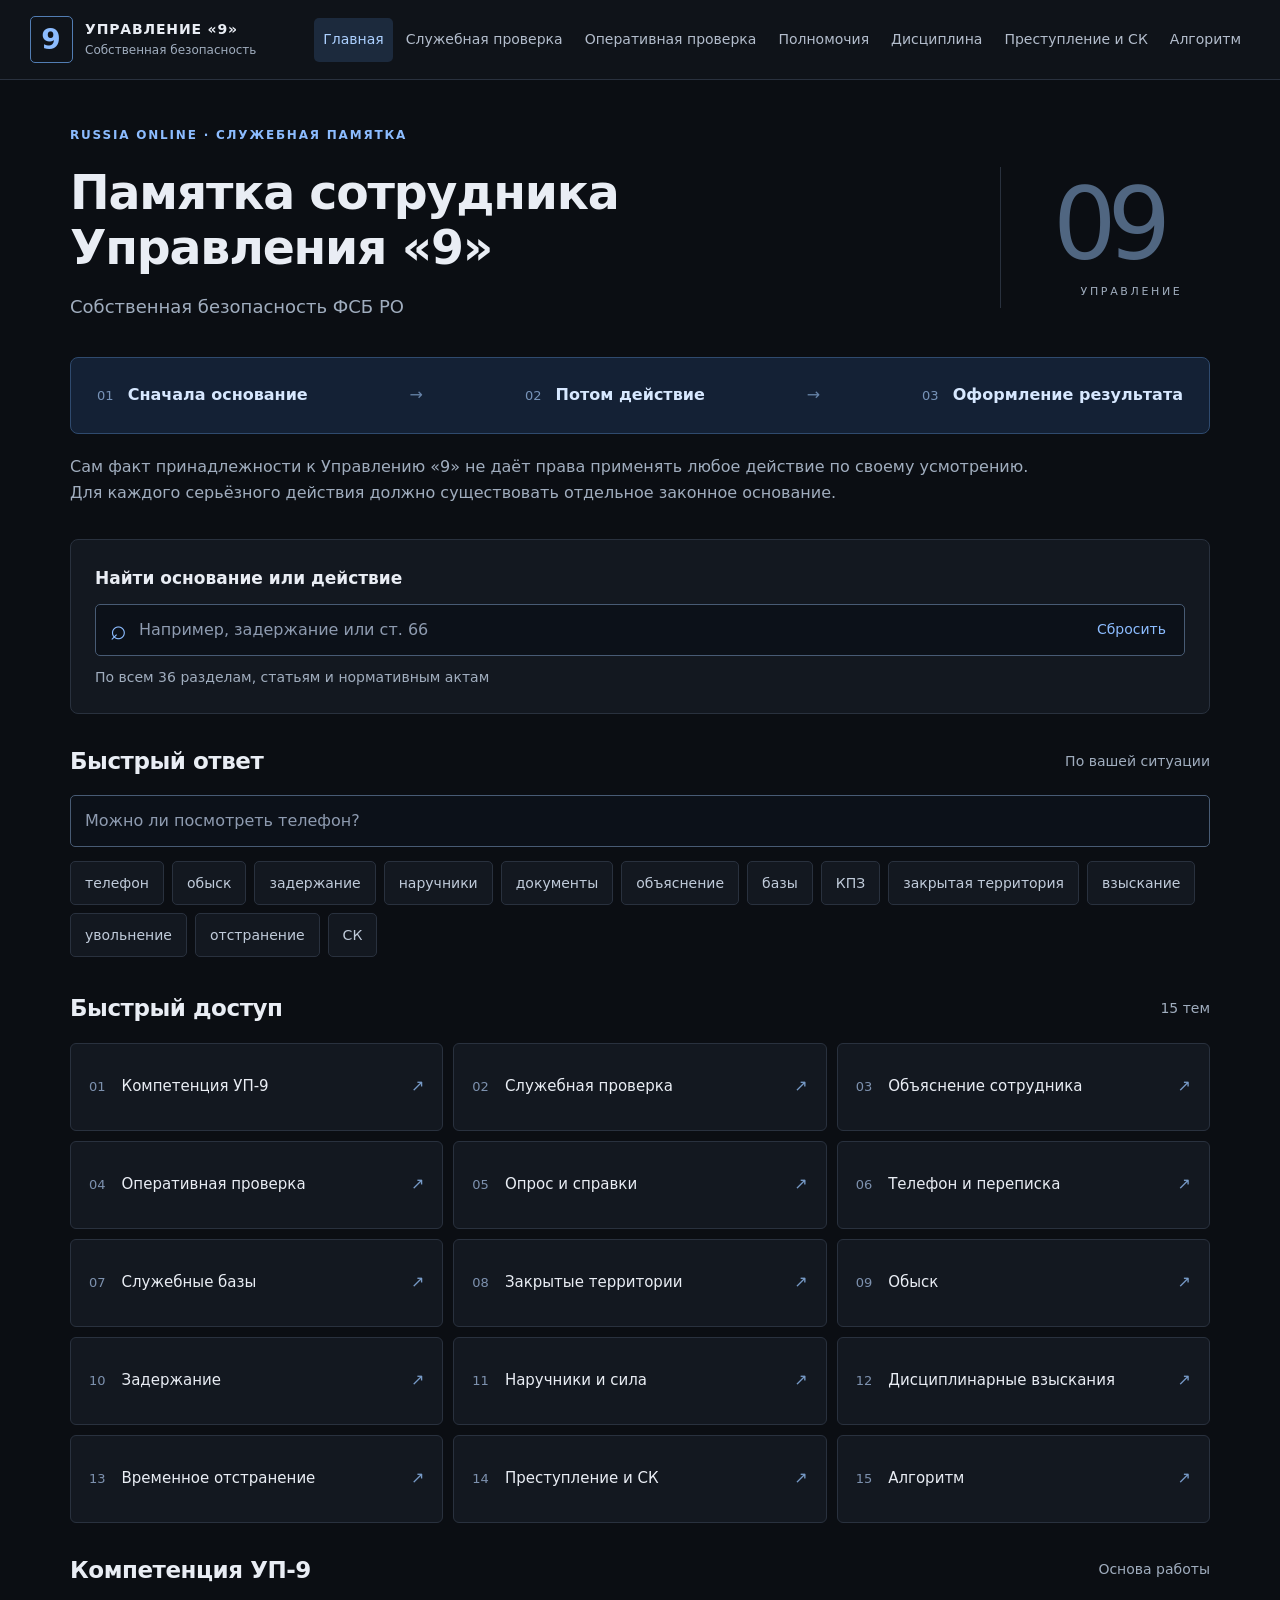
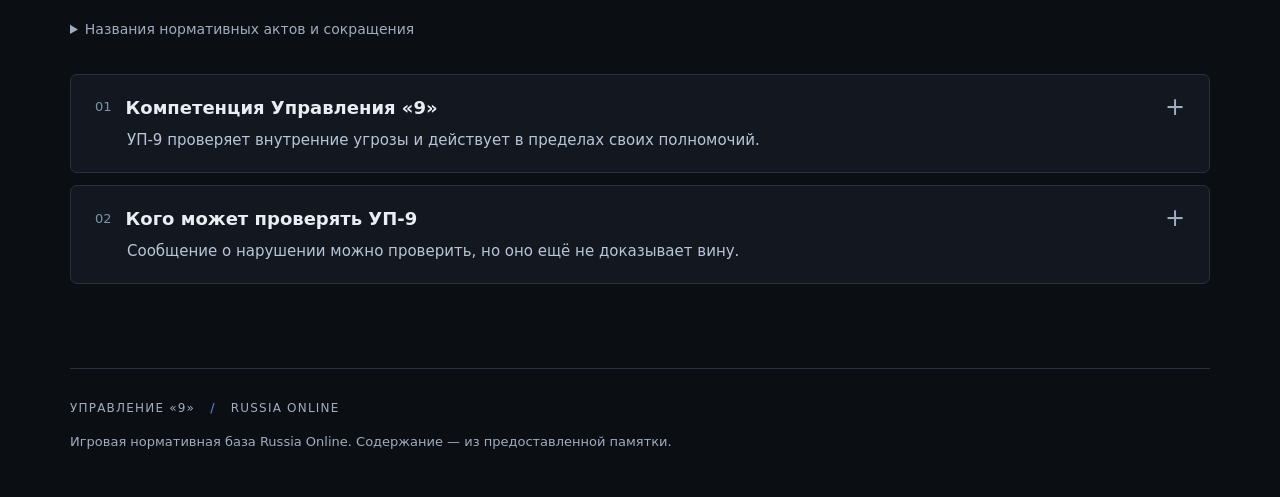
==== commit 79ed7a16: "Сделать карточки компактными с понятным кратким ответом" ====
--- a/index.html
+++ b/index.html
@@ -1 +1 @@
-<!doctype html><html lang="ru"><head><meta charset="utf-8"><meta name="viewport" content="width=device-width, initial-scale=1"><meta name="description" content="Рабочая памятка Управления 9 для игрового проекта Russia Online. Основания, полномочия и ограничения."><title>Главная · Управление «9»</title><link rel="icon" href="favicon.svg" type="image/svg+xml"><link rel="stylesheet" href="style.css?v=direct-answers-1"><script src="data.js?v=direct-answers-1" defer></script><script src="app.js?v=direct-answers-1" defer></script></head><body><a class="skip" href="#main">К содержанию</a><header><div class="header-inner"><a class="brand" href="index.html" aria-label="Управление 9 — главная"><span class="brand-mark">9</span><span>УПРАВЛЕНИЕ «9»<small>Собственная безопасность</small></span></a><button id="menu-toggle" aria-expanded="false" aria-controls="navigation">Меню <span aria-hidden="true">☰</span></button><nav id="navigation" aria-label="Главное меню"><a href="index.html" aria-current="page">Главная</a><a href="service-check.html">Служебная проверка</a><a href="operative-check.html">Оперативная проверка</a><a href="powers.html">Полномочия</a><a href="discipline.html">Дисциплина</a><a href="crime-sk.html">Преступление и СК</a><a href="algorithm.html">Алгоритм</a></nav></div></header><main id="main" tabindex="-1"><section class="hero"><div><p class="eyebrow">RUSSIA ONLINE · СЛУЖЕБНАЯ ПАМЯТКА</p><h1>Памятка сотрудника<br>Управления «9»</h1><p class="subtitle">Собственная безопасность ФСБ РО</p></div><div class="hero-index" aria-hidden="true">09<span>УПРАВЛЕНИЕ</span></div></section><div class="principle"><span>01 <b>Сначала основание</b></span><i>→</i><span>02 <b>Потом действие</b></span><i>→</i><span>03 <b>Оформление результата</b></span></div><p class="intro">Сам факт принадлежности к Управлению «9» не даёт права применять любое действие по своему усмотрению. Для каждого серьёзного действия должно существовать отдельное законное основание.</p><section class="search-panel" aria-label="Поиск по памятке"><label for="search">Найти основание или действие</label><div class="search-row"><span aria-hidden="true">⌕</span><input type="search" id="search" placeholder="Например, задержание или ст. 66" autocomplete="off"><button id="clear-search" type="button" aria-label="Очистить поиск">Сбросить</button></div><p id="search-status" role="status" class="muted">По всем 36 разделам, статьям и нормативным актам</p><div id="search-results" hidden></div></section><section class="quick-answer"><div class="section-heading"><h2>Быстрый ответ</h2><span class="muted">По вашей ситуации</span></div><label for="question" class="sr-only">Вопрос по памятке</label><input id="question" placeholder="Можно ли посмотреть телефон?" type="search"><div class="chips"><button type="button" data-question="телефон">телефон</button><button type="button" data-question="обыск">обыск</button><button type="button" data-question="задержание">задержание</button><button type="button" data-question="наручники">наручники</button><button type="button" data-question="документы">документы</button><button type="button" data-question="объяснение">объяснение</button><button type="button" data-question="базы">базы</button><button type="button" data-question="КПЗ">КПЗ</button><button type="button" data-question="закрытая территория">закрытая территория</button><button type="button" data-question="взыскание">взыскание</button><button type="button" data-question="увольнение">увольнение</button><button type="button" data-question="отстранение">отстранение</button><button type="button" data-question="СК">СК</button></div><div id="answer" aria-live="polite"></div></section><section><div class="section-heading"><h2>Быстрый доступ</h2><span class="muted">15 тем</span></div><div class="quick-grid"><a class="quick-card" href="index.html#section-1"><span class="number">01</span><strong>Компетенция УП-9</strong><span aria-hidden="true">↗</span></a><a class="quick-card" href="service-check.html#section-3"><span class="number">02</span><strong>Служебная проверка</strong><span aria-hidden="true">↗</span></a><a class="quick-card" href="service-check.html#section-6"><span class="number">03</span><strong>Объяснение сотрудника</strong><span aria-hidden="true">↗</span></a><a class="quick-card" href="operative-check.html#section-8"><span class="number">04</span><strong>Оперативная проверка</strong><span aria-hidden="true">↗</span></a><a class="quick-card" href="operative-check.html#section-11"><span class="number">05</span><strong>Опрос и справки</strong><span aria-hidden="true">↗</span></a><a class="quick-card" href="operative-check.html#section-15"><span class="number">06</span><strong>Телефон и переписка</strong><span aria-hidden="true">↗</span></a><a class="quick-card" href="powers.html#section-16"><span class="number">07</span><strong>Служебные базы</strong><span aria-hidden="true">↗</span></a><a class="quick-card" href="powers.html#section-20"><span class="number">08</span><strong>Закрытые территории</strong><span aria-hidden="true">↗</span></a><a class="quick-card" href="powers.html#section-22"><span class="number">09</span><strong>Обыск</strong><span aria-hidden="true">↗</span></a><a class="quick-card" href="powers.html#section-23"><span class="number">10</span><strong>Задержание</strong><span aria-hidden="true">↗</span></a><a class="quick-card" href="powers.html#section-24"><span class="number">11</span><strong>Наручники и сила</strong><span aria-hidden="true">↗</span></a><a class="quick-card" href="discipline.html#section-27"><span class="number">12</span><strong>Дисциплинарные взыскания</strong><span aria-hidden="true">↗</span></a><a class="quick-card" href="discipline.html#section-32"><span class="number">13</span><strong>Временное отстранение</strong><span aria-hidden="true">↗</span></a><a class="quick-card" href="crime-sk.html#section-33"><span class="number">14</span><strong>Преступление и СК</strong><span aria-hidden="true">↗</span></a><a class="quick-card" href="algorithm.html#section-36"><span class="number">15</span><strong>Алгоритм</strong><span aria-hidden="true">↗</span></a></div></section><section><div class="section-heading"><h2>Компетенция УП-9</h2><span class="muted">Основа работы</span></div><details class="glossary"><summary>Названия нормативных актов и сокращения</summary><p>ФЗ «О ФСБ РО» — Федеральный закон «О Федеральной службе безопасности РО». Внутренний устав ФСБ РО — Внутренний устав Федеральной службы безопасности РО.</p><p>Также в памятке: Федеральный закон «О государственной службе РО»; Федеральный закон «О статусе территорий и особых объектах РО»; Процессуальный кодекс РО.</p><p>ОРМ — оперативно-розыскные мероприятия. СК — Следственный комитет.</p></details><details class="article direct-card" id="section-1"><summary><span class="card-heading"><span class="number">01</span><span class="summary-title">Компетенция Управления «9»</span><span class="plus" aria-hidden="true">+</span></span><span class="card-decision"><strong>Можно ли</strong><span>Можно обеспечивать собственную безопасность ФСБ, проводить проверки и применять взыскания в пределах компетенции.</span></span><span class="card-requirements"><strong>Что требуется</strong><span>Установить внутреннюю угрозу и полномочие на конкретное действие. Статус УП-9 не разрешает любые действия. Ч. 4 ст. 11 Внутреннего устава ФСБ РО; ст. 77 ФЗ «О ФСБ РО».</span></span><span class="card-more"><span class="when-closed">Подробнее: нормы, порядок и ограничения</span><span class="when-open">Свернуть подробности</span></span></summary><div class="article-body"><h3 class="eyebrow">ПРАВОВОЕ ОСНОВАНИЕ</h3><p class="basis law">ч. 4 ст. 11 Внутреннего устава Федеральной службы безопасности РО.</p><p class="">Управление «9»:</p><ul class=""><li>обеспечивает собственную безопасность ФСБ РО;</li><li>предупреждает и выявляет правонарушения среди сотрудников ФСБ;</li><li>проводит служебные проверки;</li><li>защищает личный состав;</li><li>защищает государственную тайну;</li><li>защищает служебную информацию от внутренних угроз;</li><li>вправе применять внутренние дисциплинарные взыскания в пределах своей компетенции.</li></ul><h3 class="eyebrow">ДОПОЛНИТЕЛЬНОЕ ОСНОВАНИЕ</h3><p class="basis law">ст. 77 Федерального закона «О Федеральной службе безопасности РО».</p><p class="">Собственная безопасность выявляет:</p><ul class=""><li>нарушения служебной дисциплины;</li><li>утечки охраняемой информации;</li><li>коррупционные риски;</li><li>попытки вербовки сотрудников;</li><li>иные угрозы внутренней безопасности ФСБ РО.</li></ul><p class="">Собственная безопасность также вправе проводить служебные и оперативные проверки.</p><p class="">Простыми словами:</p><p class="">УП-9 занимается не только тем, что «выдаёт выговоры».</p><p class="">Основная задача УП-9:</p><p class="">выявить внутреннюю угрозу → проверить информацию → установить обстоятельства → принять меры в пределах компетенции → при необходимости передать материал компетентному органу.</p></div></details><details class="article direct-card" id="section-2"><summary><span class="card-heading"><span class="number">02</span><span class="summary-title">Кого может проверять УП-9</span><span class="plus" aria-hidden="true">+</span></span><span class="card-decision"><strong>Можно ли</strong><span>Можно проверять сведения о нарушениях сотрудников ФСБ и внутренних угрозах.</span></span><span class="card-requirements"><strong>Что требуется</strong><span>Проверить обстоятельства: сообщение о нарушении ещё не доказывает вину. Ч. 4 ст. 11 Внутреннего устава ФСБ РО; ст. 77 ФЗ «О ФСБ РО».</span></span><span class="card-more"><span class="when-closed">Подробнее: нормы, порядок и ограничения</span><span class="when-open">Свернуть подробности</span></span></summary><div class="article-body"><p class="">В первую очередь УП-9 занимается сотрудниками ФСБ РО, поскольку его основная функция — собственная безопасность самой ФСБ.</p><h3 class="eyebrow">ОСНОВАНИЕ</h3><p class="basis law">ч. 4 ст. 11 Внутреннего устава ФСБ РО<br>и<br>ст. 77 ФЗ «О ФСБ РО».</p><p class="">УП-9 может начать проверку, например, если появилась информация о том, что сотрудник:</p><ul class=""><li>нарушает служебную дисциплину;</li><li>не исполняет законный приказ;</li><li>превышает или использует полномочия в личных целях;</li><li>скрывает правонарушение;</li><li>допускает утечку служебной или государственной тайны;</li><li>получает незаконное вознаграждение;</li><li>имеет коррупционные связи;</li><li>подвергся попытке вербовки;</li><li>взаимодействует с лицами, создающими внутреннюю угрозу;</li><li>незаконно использует служебные базы, имущество, оружие или транспорт.</li></ul><p class="">Но:</p><p class="caution">сообщение о нарушении ≠ доказанная вина.</p><p class="">Сначала обстоятельства должны быть проверены.</p></div></details></section></main><footer><span>УПРАВЛЕНИЕ «9» <b>/</b> RUSSIA ONLINE</span><p>Игровая нормативная база Russia Online. Содержание — из предоставленной памятки.</p></footer><noscript><p class="notice">Материалы доступны без JavaScript. Для поиска и быстрых ответов включите JavaScript.</p></noscript></body></html>+<!doctype html><html lang="ru"><head><meta charset="utf-8"><meta name="viewport" content="width=device-width, initial-scale=1"><meta name="description" content="Рабочая памятка Управления 9 для игрового проекта Russia Online. Основания, полномочия и ограничения."><title>Главная · Управление «9»</title><link rel="icon" href="favicon.svg" type="image/svg+xml"><link rel="stylesheet" href="style.css?v=compact-answers-2"><script src="data.js?v=compact-answers-2" defer></script><script src="app.js?v=compact-answers-2" defer></script></head><body><a class="skip" href="#main">К содержанию</a><header><div class="header-inner"><a class="brand" href="index.html" aria-label="Управление 9 — главная"><span class="brand-mark">9</span><span>УПРАВЛЕНИЕ «9»<small>Собственная безопасность</small></span></a><button id="menu-toggle" aria-expanded="false" aria-controls="navigation">Меню <span aria-hidden="true">☰</span></button><nav id="navigation" aria-label="Главное меню"><a href="index.html" aria-current="page">Главная</a><a href="service-check.html">Служебная проверка</a><a href="operative-check.html">Оперативная проверка</a><a href="powers.html">Полномочия</a><a href="discipline.html">Дисциплина</a><a href="crime-sk.html">Преступление и СК</a><a href="algorithm.html">Алгоритм</a></nav></div></header><main id="main" tabindex="-1"><section class="hero"><div><p class="eyebrow">RUSSIA ONLINE · СЛУЖЕБНАЯ ПАМЯТКА</p><h1>Памятка сотрудника<br>Управления «9»</h1><p class="subtitle">Собственная безопасность ФСБ РО</p></div><div class="hero-index" aria-hidden="true">09<span>УПРАВЛЕНИЕ</span></div></section><div class="principle"><span>01 <b>Сначала основание</b></span><i>→</i><span>02 <b>Потом действие</b></span><i>→</i><span>03 <b>Оформление результата</b></span></div><p class="intro">Сам факт принадлежности к Управлению «9» не даёт права применять любое действие по своему усмотрению. Для каждого серьёзного действия должно существовать отдельное законное основание.</p><section class="search-panel" aria-label="Поиск по памятке"><label for="search">Найти основание или действие</label><div class="search-row"><span aria-hidden="true">⌕</span><input type="search" id="search" placeholder="Например, задержание или ст. 66" autocomplete="off"><button id="clear-search" type="button" aria-label="Очистить поиск">Сбросить</button></div><p id="search-status" role="status" class="muted">По всем 36 разделам, статьям и нормативным актам</p><div id="search-results" hidden></div></section><section class="quick-answer"><div class="section-heading"><h2>Быстрый ответ</h2><span class="muted">По вашей ситуации</span></div><label for="question" class="sr-only">Вопрос по памятке</label><input id="question" placeholder="Можно ли посмотреть телефон?" type="search"><div class="chips"><button type="button" data-question="телефон">телефон</button><button type="button" data-question="обыск">обыск</button><button type="button" data-question="задержание">задержание</button><button type="button" data-question="наручники">наручники</button><button type="button" data-question="документы">документы</button><button type="button" data-question="объяснение">объяснение</button><button type="button" data-question="базы">базы</button><button type="button" data-question="КПЗ">КПЗ</button><button type="button" data-question="закрытая территория">закрытая территория</button><button type="button" data-question="взыскание">взыскание</button><button type="button" data-question="увольнение">увольнение</button><button type="button" data-question="отстранение">отстранение</button><button type="button" data-question="СК">СК</button></div><div id="answer" aria-live="polite"></div></section><section><div class="section-heading"><h2>Быстрый доступ</h2><span class="muted">15 тем</span></div><div class="quick-grid"><a class="quick-card" href="index.html#section-1"><span class="number">01</span><strong>Компетенция УП-9</strong><span aria-hidden="true">↗</span></a><a class="quick-card" href="service-check.html#section-3"><span class="number">02</span><strong>Служебная проверка</strong><span aria-hidden="true">↗</span></a><a class="quick-card" href="service-check.html#section-6"><span class="number">03</span><strong>Объяснение сотрудника</strong><span aria-hidden="true">↗</span></a><a class="quick-card" href="operative-check.html#section-8"><span class="number">04</span><strong>Оперативная проверка</strong><span aria-hidden="true">↗</span></a><a class="quick-card" href="operative-check.html#section-11"><span class="number">05</span><strong>Опрос и справки</strong><span aria-hidden="true">↗</span></a><a class="quick-card" href="operative-check.html#section-15"><span class="number">06</span><strong>Телефон и переписка</strong><span aria-hidden="true">↗</span></a><a class="quick-card" href="powers.html#section-16"><span class="number">07</span><strong>Служебные базы</strong><span aria-hidden="true">↗</span></a><a class="quick-card" href="powers.html#section-20"><span class="number">08</span><strong>Закрытые территории</strong><span aria-hidden="true">↗</span></a><a class="quick-card" href="powers.html#section-22"><span class="number">09</span><strong>Обыск</strong><span aria-hidden="true">↗</span></a><a class="quick-card" href="powers.html#section-23"><span class="number">10</span><strong>Задержание</strong><span aria-hidden="true">↗</span></a><a class="quick-card" href="powers.html#section-24"><span class="number">11</span><strong>Наручники и сила</strong><span aria-hidden="true">↗</span></a><a class="quick-card" href="discipline.html#section-27"><span class="number">12</span><strong>Дисциплинарные взыскания</strong><span aria-hidden="true">↗</span></a><a class="quick-card" href="discipline.html#section-32"><span class="number">13</span><strong>Временное отстранение</strong><span aria-hidden="true">↗</span></a><a class="quick-card" href="crime-sk.html#section-33"><span class="number">14</span><strong>Преступление и СК</strong><span aria-hidden="true">↗</span></a><a class="quick-card" href="algorithm.html#section-36"><span class="number">15</span><strong>Алгоритм</strong><span aria-hidden="true">↗</span></a></div></section><section><div class="section-heading"><h2>Компетенция УП-9</h2><span class="muted">Основа работы</span></div><details class="glossary"><summary>Названия нормативных актов и сокращения</summary><p>ФЗ «О ФСБ РО» — Федеральный закон «О Федеральной службе безопасности РО». Внутренний устав ФСБ РО — Внутренний устав Федеральной службы безопасности РО.</p><p>Также в памятке: Федеральный закон «О государственной службе РО»; Федеральный закон «О статусе территорий и особых объектах РО»; Процессуальный кодекс РО.</p><p>ОРМ — оперативно-розыскные мероприятия. СК — Следственный комитет.</p></details><details class="article compact-card" id="section-1"><summary><span class="card-heading"><span class="number">01</span><span class="summary-title">Компетенция Управления «9»</span><span class="plus" aria-hidden="true">+</span></span><span class="card-brief">УП-9 проверяет внутренние угрозы и действует в пределах своих полномочий.</span></summary><div class="article-body"><section class="requirements-panel"><h3>Что требуется</h3><p>Установить внутреннюю угрозу и полномочие на конкретное действие. Статус УП-9 не разрешает любые действия. Ч. 4 ст. 11 Внутреннего устава ФСБ РО; ст. 77 ФЗ «О ФСБ РО».</p></section><h3 class="detail-heading">Порядок и правовые основания</h3><h3 class="eyebrow">ПРАВОВОЕ ОСНОВАНИЕ</h3><p class="basis law">ч. 4 ст. 11 Внутреннего устава Федеральной службы безопасности РО.</p><p class="">Управление «9»:</p><ul class=""><li>обеспечивает собственную безопасность ФСБ РО;</li><li>предупреждает и выявляет правонарушения среди сотрудников ФСБ;</li><li>проводит служебные проверки;</li><li>защищает личный состав;</li><li>защищает государственную тайну;</li><li>защищает служебную информацию от внутренних угроз;</li><li>вправе применять внутренние дисциплинарные взыскания в пределах своей компетенции.</li></ul><h3 class="eyebrow">ДОПОЛНИТЕЛЬНОЕ ОСНОВАНИЕ</h3><p class="basis law">ст. 77 Федерального закона «О Федеральной службе безопасности РО».</p><p class="">Собственная безопасность выявляет:</p><ul class=""><li>нарушения служебной дисциплины;</li><li>утечки охраняемой информации;</li><li>коррупционные риски;</li><li>попытки вербовки сотрудников;</li><li>иные угрозы внутренней безопасности ФСБ РО.</li></ul><p class="">Собственная безопасность также вправе проводить служебные и оперативные проверки.</p><p class="">Простыми словами:</p><p class="">УП-9 занимается не только тем, что «выдаёт выговоры».</p><p class="">Основная задача УП-9:</p><p class="">выявить внутреннюю угрозу → проверить информацию → установить обстоятельства → принять меры в пределах компетенции → при необходимости передать материал компетентному органу.</p></div></details><details class="article compact-card" id="section-2"><summary><span class="card-heading"><span class="number">02</span><span class="summary-title">Кого может проверять УП-9</span><span class="plus" aria-hidden="true">+</span></span><span class="card-brief">Сообщение о нарушении можно проверить, но оно ещё не доказывает вину.</span></summary><div class="article-body"><section class="requirements-panel"><h3>Что требуется</h3><p>Проверить обстоятельства: сообщение о нарушении ещё не доказывает вину. Ч. 4 ст. 11 Внутреннего устава ФСБ РО; ст. 77 ФЗ «О ФСБ РО».</p></section><h3 class="detail-heading">Порядок и правовые основания</h3><p class="">В первую очередь УП-9 занимается сотрудниками ФСБ РО, поскольку его основная функция — собственная безопасность самой ФСБ.</p><h3 class="eyebrow">ОСНОВАНИЕ</h3><p class="basis law">ч. 4 ст. 11 Внутреннего устава ФСБ РО<br>и<br>ст. 77 ФЗ «О ФСБ РО».</p><p class="">УП-9 может начать проверку, например, если появилась информация о том, что сотрудник:</p><ul class=""><li>нарушает служебную дисциплину;</li><li>не исполняет законный приказ;</li><li>превышает или использует полномочия в личных целях;</li><li>скрывает правонарушение;</li><li>допускает утечку служебной или государственной тайны;</li><li>получает незаконное вознаграждение;</li><li>имеет коррупционные связи;</li><li>подвергся попытке вербовки;</li><li>взаимодействует с лицами, создающими внутреннюю угрозу;</li><li>незаконно использует служебные базы, имущество, оружие или транспорт.</li></ul><p class="">Но:</p><p class="caution">сообщение о нарушении ≠ доказанная вина.</p><p class="">Сначала обстоятельства должны быть проверены.</p></div></details></section></main><footer><span>УПРАВЛЕНИЕ «9» <b>/</b> RUSSIA ONLINE</span><p>Игровая нормативная база Russia Online. Содержание — из предоставленной памятки.</p></footer><noscript><p class="notice">Материалы доступны без JavaScript. Для поиска и быстрых ответов включите JavaScript.</p></noscript></body></html>
--- a/style.css
+++ b/style.css
@@ -5,3 +5,6 @@
 
 /* Direct answers stay visible even when the legal detail is collapsed. */
 .direct-card summary{display:block;padding:22px 26px}.card-heading{display:flex;align-items:center;gap:16px;margin-bottom:18px}.card-heading .summary-title{flex:1}.card-heading .plus{margin-left:auto;flex-shrink:0}.card-decision,.card-requirements{display:grid;grid-template-columns:132px minmax(0,1fr);gap:16px;line-height:1.65;text-align:left}.card-decision{margin-bottom:14px}.card-decision>strong{color:#a8ccff;font-size:14px}.card-decision>span{color:#e9edf4;font-size:16px;font-weight:500}.card-requirements>strong{color:#eed096;font-size:14px}.card-requirements>span{color:#c2cddd;font-size:15px}.card-more{display:block;margin:17px 0 0 148px;color:#8cbcff;font-size:13px}.when-open,.direct-card[open] .when-closed{display:none}.direct-card[open] .when-open{display:inline}@media(max-width:760px){.direct-card summary{padding:20px 18px}.card-heading{gap:12px;align-items:flex-start}.card-heading .summary-title{flex-basis:auto}.card-decision,.card-requirements{grid-template-columns:1fr;gap:4px}.card-more{margin-left:0}.card-requirements>span{font-size:16px}}
+
+/* Compact overview: one useful sentence, conditions on expansion. */
+.compact-card summary{display:block;padding:20px 24px}.compact-card .card-heading{margin:0 0 8px;gap:14px}.compact-card .summary-title{font-size:18px;flex-basis:auto}.card-brief{display:block;margin-left:32px;max-width:920px;font-size:15px;line-height:1.6;color:#b8c5d6}.compact-card summary:hover .summary-title{color:#a8ccff}.requirements-panel{margin:16px 0 26px;padding:16px 20px;border-left:3px solid #b99b62;background:#211e18;border-radius:0 5px 5px 0}.requirements-panel h3{margin:0 0 8px;color:#eed096;font-size:16px}.requirements-panel p{margin:0;color:#e1d5be}.detail-heading{color:#a8ccff;font-size:15px}@media(max-width:760px){.compact-card summary{padding:18px 16px}.compact-card .summary-title{font-size:17px}.card-brief{margin-left:0;font-size:15px}.requirements-panel{padding:14px}.compact-card .article-body{padding-top:0}}
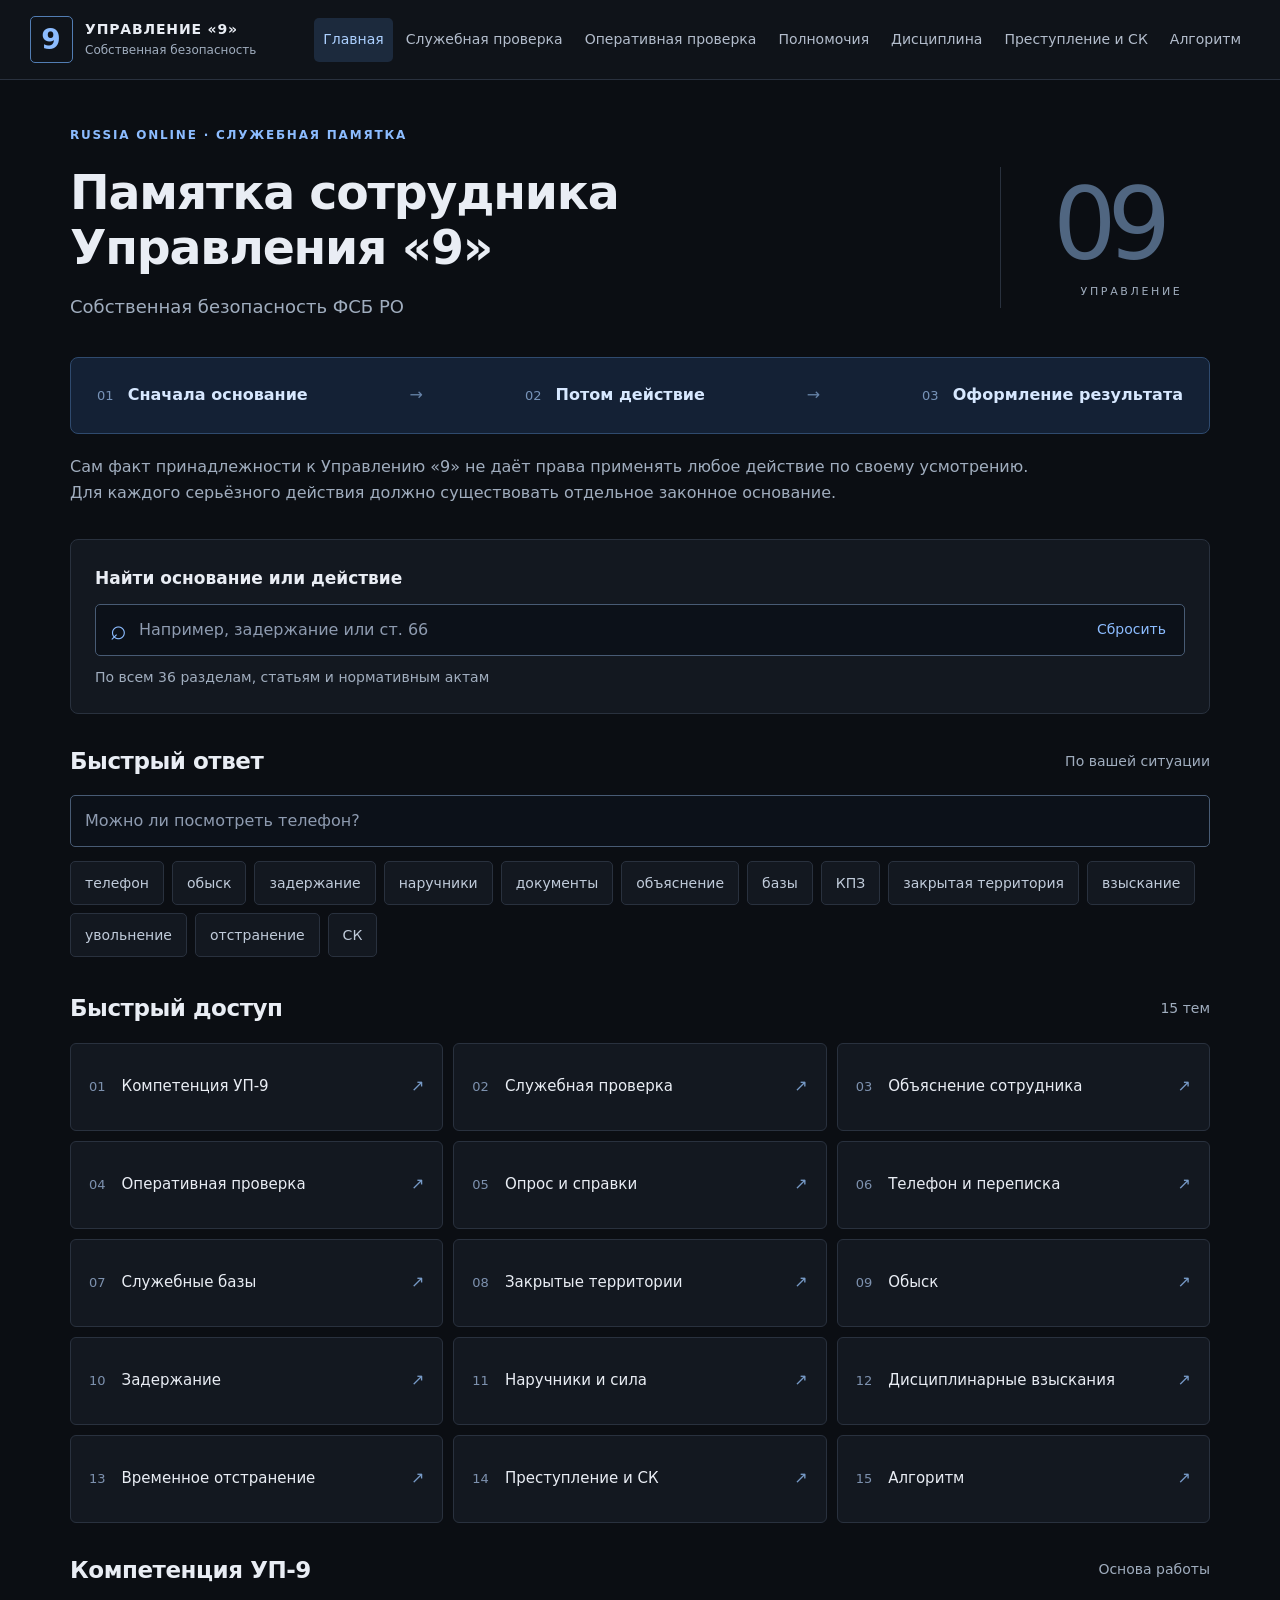
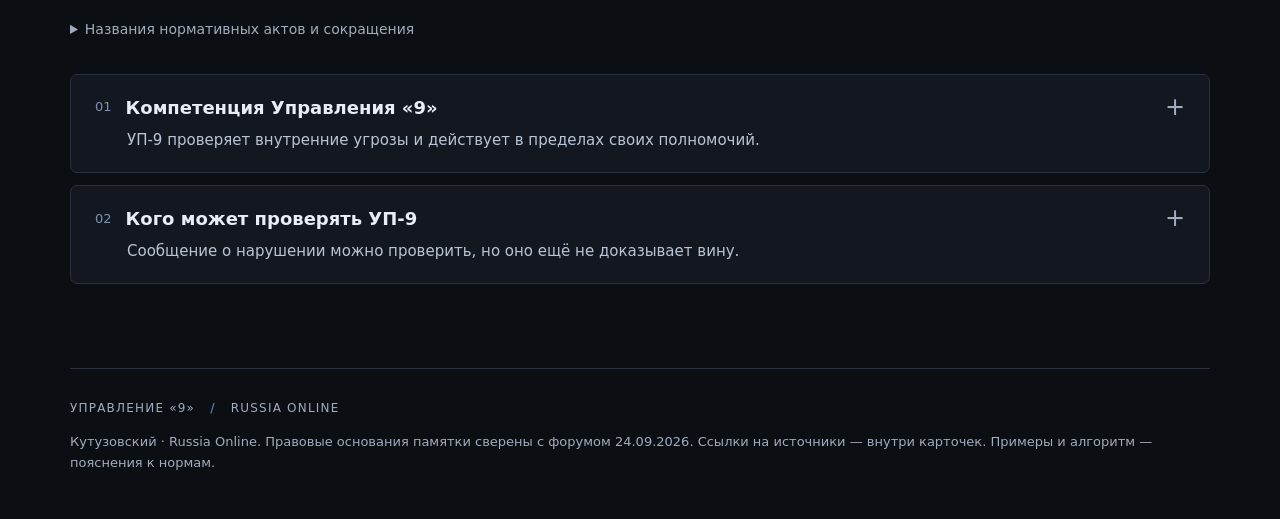
==== commit c29846e8: "Verify memo against Kutuzovsky forum and correct access requirements" ====
--- a/index.html
+++ b/index.html
@@ -1 +1 @@
-<!doctype html><html lang="ru"><head><meta charset="utf-8"><meta name="viewport" content="width=device-width, initial-scale=1"><meta name="description" content="Рабочая памятка Управления 9 для игрового проекта Russia Online. Основания, полномочия и ограничения."><title>Главная · Управление «9»</title><link rel="icon" href="favicon.svg" type="image/svg+xml"><link rel="stylesheet" href="style.css?v=compact-answers-2"><script src="data.js?v=compact-answers-2" defer></script><script src="app.js?v=compact-answers-2" defer></script></head><body><a class="skip" href="#main">К содержанию</a><header><div class="header-inner"><a class="brand" href="index.html" aria-label="Управление 9 — главная"><span class="brand-mark">9</span><span>УПРАВЛЕНИЕ «9»<small>Собственная безопасность</small></span></a><button id="menu-toggle" aria-expanded="false" aria-controls="navigation">Меню <span aria-hidden="true">☰</span></button><nav id="navigation" aria-label="Главное меню"><a href="index.html" aria-current="page">Главная</a><a href="service-check.html">Служебная проверка</a><a href="operative-check.html">Оперативная проверка</a><a href="powers.html">Полномочия</a><a href="discipline.html">Дисциплина</a><a href="crime-sk.html">Преступление и СК</a><a href="algorithm.html">Алгоритм</a></nav></div></header><main id="main" tabindex="-1"><section class="hero"><div><p class="eyebrow">RUSSIA ONLINE · СЛУЖЕБНАЯ ПАМЯТКА</p><h1>Памятка сотрудника<br>Управления «9»</h1><p class="subtitle">Собственная безопасность ФСБ РО</p></div><div class="hero-index" aria-hidden="true">09<span>УПРАВЛЕНИЕ</span></div></section><div class="principle"><span>01 <b>Сначала основание</b></span><i>→</i><span>02 <b>Потом действие</b></span><i>→</i><span>03 <b>Оформление результата</b></span></div><p class="intro">Сам факт принадлежности к Управлению «9» не даёт права применять любое действие по своему усмотрению. Для каждого серьёзного действия должно существовать отдельное законное основание.</p><section class="search-panel" aria-label="Поиск по памятке"><label for="search">Найти основание или действие</label><div class="search-row"><span aria-hidden="true">⌕</span><input type="search" id="search" placeholder="Например, задержание или ст. 66" autocomplete="off"><button id="clear-search" type="button" aria-label="Очистить поиск">Сбросить</button></div><p id="search-status" role="status" class="muted">По всем 36 разделам, статьям и нормативным актам</p><div id="search-results" hidden></div></section><section class="quick-answer"><div class="section-heading"><h2>Быстрый ответ</h2><span class="muted">По вашей ситуации</span></div><label for="question" class="sr-only">Вопрос по памятке</label><input id="question" placeholder="Можно ли посмотреть телефон?" type="search"><div class="chips"><button type="button" data-question="телефон">телефон</button><button type="button" data-question="обыск">обыск</button><button type="button" data-question="задержание">задержание</button><button type="button" data-question="наручники">наручники</button><button type="button" data-question="документы">документы</button><button type="button" data-question="объяснение">объяснение</button><button type="button" data-question="базы">базы</button><button type="button" data-question="КПЗ">КПЗ</button><button type="button" data-question="закрытая территория">закрытая территория</button><button type="button" data-question="взыскание">взыскание</button><button type="button" data-question="увольнение">увольнение</button><button type="button" data-question="отстранение">отстранение</button><button type="button" data-question="СК">СК</button></div><div id="answer" aria-live="polite"></div></section><section><div class="section-heading"><h2>Быстрый доступ</h2><span class="muted">15 тем</span></div><div class="quick-grid"><a class="quick-card" href="index.html#section-1"><span class="number">01</span><strong>Компетенция УП-9</strong><span aria-hidden="true">↗</span></a><a class="quick-card" href="service-check.html#section-3"><span class="number">02</span><strong>Служебная проверка</strong><span aria-hidden="true">↗</span></a><a class="quick-card" href="service-check.html#section-6"><span class="number">03</span><strong>Объяснение сотрудника</strong><span aria-hidden="true">↗</span></a><a class="quick-card" href="operative-check.html#section-8"><span class="number">04</span><strong>Оперативная проверка</strong><span aria-hidden="true">↗</span></a><a class="quick-card" href="operative-check.html#section-11"><span class="number">05</span><strong>Опрос и справки</strong><span aria-hidden="true">↗</span></a><a class="quick-card" href="operative-check.html#section-15"><span class="number">06</span><strong>Телефон и переписка</strong><span aria-hidden="true">↗</span></a><a class="quick-card" href="powers.html#section-16"><span class="number">07</span><strong>Служебные базы</strong><span aria-hidden="true">↗</span></a><a class="quick-card" href="powers.html#section-20"><span class="number">08</span><strong>Закрытые территории</strong><span aria-hidden="true">↗</span></a><a class="quick-card" href="powers.html#section-22"><span class="number">09</span><strong>Обыск</strong><span aria-hidden="true">↗</span></a><a class="quick-card" href="powers.html#section-23"><span class="number">10</span><strong>Задержание</strong><span aria-hidden="true">↗</span></a><a class="quick-card" href="powers.html#section-24"><span class="number">11</span><strong>Наручники и сила</strong><span aria-hidden="true">↗</span></a><a class="quick-card" href="discipline.html#section-27"><span class="number">12</span><strong>Дисциплинарные взыскания</strong><span aria-hidden="true">↗</span></a><a class="quick-card" href="discipline.html#section-32"><span class="number">13</span><strong>Временное отстранение</strong><span aria-hidden="true">↗</span></a><a class="quick-card" href="crime-sk.html#section-33"><span class="number">14</span><strong>Преступление и СК</strong><span aria-hidden="true">↗</span></a><a class="quick-card" href="algorithm.html#section-36"><span class="number">15</span><strong>Алгоритм</strong><span aria-hidden="true">↗</span></a></div></section><section><div class="section-heading"><h2>Компетенция УП-9</h2><span class="muted">Основа работы</span></div><details class="glossary"><summary>Названия нормативных актов и сокращения</summary><p>ФЗ «О ФСБ РО» — Федеральный закон «О Федеральной службе безопасности РО». Внутренний устав ФСБ РО — Внутренний устав Федеральной службы безопасности РО.</p><p>Также в памятке: Федеральный закон «О государственной службе РО»; Федеральный закон «О статусе территорий и особых объектах РО»; Процессуальный кодекс РО.</p><p>ОРМ — оперативно-розыскные мероприятия. СК — Следственный комитет.</p></details><details class="article compact-card" id="section-1"><summary><span class="card-heading"><span class="number">01</span><span class="summary-title">Компетенция Управления «9»</span><span class="plus" aria-hidden="true">+</span></span><span class="card-brief">УП-9 проверяет внутренние угрозы и действует в пределах своих полномочий.</span></summary><div class="article-body"><section class="requirements-panel"><h3>Что требуется</h3><p>Установить внутреннюю угрозу и полномочие на конкретное действие. Статус УП-9 не разрешает любые действия. Ч. 4 ст. 11 Внутреннего устава ФСБ РО; ст. 77 ФЗ «О ФСБ РО».</p></section><h3 class="detail-heading">Порядок и правовые основания</h3><h3 class="eyebrow">ПРАВОВОЕ ОСНОВАНИЕ</h3><p class="basis law">ч. 4 ст. 11 Внутреннего устава Федеральной службы безопасности РО.</p><p class="">Управление «9»:</p><ul class=""><li>обеспечивает собственную безопасность ФСБ РО;</li><li>предупреждает и выявляет правонарушения среди сотрудников ФСБ;</li><li>проводит служебные проверки;</li><li>защищает личный состав;</li><li>защищает государственную тайну;</li><li>защищает служебную информацию от внутренних угроз;</li><li>вправе применять внутренние дисциплинарные взыскания в пределах своей компетенции.</li></ul><h3 class="eyebrow">ДОПОЛНИТЕЛЬНОЕ ОСНОВАНИЕ</h3><p class="basis law">ст. 77 Федерального закона «О Федеральной службе безопасности РО».</p><p class="">Собственная безопасность выявляет:</p><ul class=""><li>нарушения служебной дисциплины;</li><li>утечки охраняемой информации;</li><li>коррупционные риски;</li><li>попытки вербовки сотрудников;</li><li>иные угрозы внутренней безопасности ФСБ РО.</li></ul><p class="">Собственная безопасность также вправе проводить служебные и оперативные проверки.</p><p class="">Простыми словами:</p><p class="">УП-9 занимается не только тем, что «выдаёт выговоры».</p><p class="">Основная задача УП-9:</p><p class="">выявить внутреннюю угрозу → проверить информацию → установить обстоятельства → принять меры в пределах компетенции → при необходимости передать материал компетентному органу.</p></div></details><details class="article compact-card" id="section-2"><summary><span class="card-heading"><span class="number">02</span><span class="summary-title">Кого может проверять УП-9</span><span class="plus" aria-hidden="true">+</span></span><span class="card-brief">Сообщение о нарушении можно проверить, но оно ещё не доказывает вину.</span></summary><div class="article-body"><section class="requirements-panel"><h3>Что требуется</h3><p>Проверить обстоятельства: сообщение о нарушении ещё не доказывает вину. Ч. 4 ст. 11 Внутреннего устава ФСБ РО; ст. 77 ФЗ «О ФСБ РО».</p></section><h3 class="detail-heading">Порядок и правовые основания</h3><p class="">В первую очередь УП-9 занимается сотрудниками ФСБ РО, поскольку его основная функция — собственная безопасность самой ФСБ.</p><h3 class="eyebrow">ОСНОВАНИЕ</h3><p class="basis law">ч. 4 ст. 11 Внутреннего устава ФСБ РО<br>и<br>ст. 77 ФЗ «О ФСБ РО».</p><p class="">УП-9 может начать проверку, например, если появилась информация о том, что сотрудник:</p><ul class=""><li>нарушает служебную дисциплину;</li><li>не исполняет законный приказ;</li><li>превышает или использует полномочия в личных целях;</li><li>скрывает правонарушение;</li><li>допускает утечку служебной или государственной тайны;</li><li>получает незаконное вознаграждение;</li><li>имеет коррупционные связи;</li><li>подвергся попытке вербовки;</li><li>взаимодействует с лицами, создающими внутреннюю угрозу;</li><li>незаконно использует служебные базы, имущество, оружие или транспорт.</li></ul><p class="">Но:</p><p class="caution">сообщение о нарушении ≠ доказанная вина.</p><p class="">Сначала обстоятельства должны быть проверены.</p></div></details></section></main><footer><span>УПРАВЛЕНИЕ «9» <b>/</b> RUSSIA ONLINE</span><p>Игровая нормативная база Russia Online. Содержание — из предоставленной памятки.</p></footer><noscript><p class="notice">Материалы доступны без JavaScript. Для поиска и быстрых ответов включите JavaScript.</p></noscript></body></html>+<!doctype html><html lang="ru"><head><meta charset="utf-8"><meta name="viewport" content="width=device-width, initial-scale=1"><meta name="description" content="Рабочая памятка Управления 9 для игрового проекта Russia Online. Основания, полномочия и ограничения."><title>Главная · Управление «9»</title><link rel="icon" href="favicon.svg" type="image/svg+xml"><link rel="stylesheet" href="style.css?v=forum-verified-1"><script src="data.js?v=forum-verified-1" defer></script><script src="app.js?v=forum-verified-1" defer></script></head><body><a class="skip" href="#main">К содержанию</a><header><div class="header-inner"><a class="brand" href="index.html" aria-label="Управление 9 — главная"><span class="brand-mark">9</span><span>УПРАВЛЕНИЕ «9»<small>Собственная безопасность</small></span></a><button id="menu-toggle" aria-expanded="false" aria-controls="navigation">Меню <span aria-hidden="true">☰</span></button><nav id="navigation" aria-label="Главное меню"><a href="index.html" aria-current="page">Главная</a><a href="service-check.html">Служебная проверка</a><a href="operative-check.html">Оперативная проверка</a><a href="powers.html">Полномочия</a><a href="discipline.html">Дисциплина</a><a href="crime-sk.html">Преступление и СК</a><a href="algorithm.html">Алгоритм</a></nav></div></header><main id="main" tabindex="-1"><section class="hero"><div><p class="eyebrow">RUSSIA ONLINE · СЛУЖЕБНАЯ ПАМЯТКА</p><h1>Памятка сотрудника<br>Управления «9»</h1><p class="subtitle">Собственная безопасность ФСБ РО</p></div><div class="hero-index" aria-hidden="true">09<span>УПРАВЛЕНИЕ</span></div></section><div class="principle"><span>01 <b>Сначала основание</b></span><i>→</i><span>02 <b>Потом действие</b></span><i>→</i><span>03 <b>Оформление результата</b></span></div><p class="intro">Сам факт принадлежности к Управлению «9» не даёт права применять любое действие по своему усмотрению. Для каждого серьёзного действия должно существовать отдельное законное основание.</p><section class="search-panel" aria-label="Поиск по памятке"><label for="search">Найти основание или действие</label><div class="search-row"><span aria-hidden="true">⌕</span><input type="search" id="search" placeholder="Например, задержание или ст. 66" autocomplete="off"><button id="clear-search" type="button" aria-label="Очистить поиск">Сбросить</button></div><p id="search-status" role="status" class="muted">По всем 36 разделам, статьям и нормативным актам</p><div id="search-results" hidden></div></section><section class="quick-answer"><div class="section-heading"><h2>Быстрый ответ</h2><span class="muted">По вашей ситуации</span></div><label for="question" class="sr-only">Вопрос по памятке</label><input id="question" placeholder="Можно ли посмотреть телефон?" type="search"><div class="chips"><button type="button" data-question="телефон">телефон</button><button type="button" data-question="обыск">обыск</button><button type="button" data-question="задержание">задержание</button><button type="button" data-question="наручники">наручники</button><button type="button" data-question="документы">документы</button><button type="button" data-question="объяснение">объяснение</button><button type="button" data-question="базы">базы</button><button type="button" data-question="КПЗ">КПЗ</button><button type="button" data-question="закрытая территория">закрытая территория</button><button type="button" data-question="взыскание">взыскание</button><button type="button" data-question="увольнение">увольнение</button><button type="button" data-question="отстранение">отстранение</button><button type="button" data-question="СК">СК</button></div><div id="answer" aria-live="polite"></div></section><section><div class="section-heading"><h2>Быстрый доступ</h2><span class="muted">15 тем</span></div><div class="quick-grid"><a class="quick-card" href="index.html#section-1"><span class="number">01</span><strong>Компетенция УП-9</strong><span aria-hidden="true">↗</span></a><a class="quick-card" href="service-check.html#section-3"><span class="number">02</span><strong>Служебная проверка</strong><span aria-hidden="true">↗</span></a><a class="quick-card" href="service-check.html#section-6"><span class="number">03</span><strong>Объяснение сотрудника</strong><span aria-hidden="true">↗</span></a><a class="quick-card" href="operative-check.html#section-8"><span class="number">04</span><strong>Оперативная проверка</strong><span aria-hidden="true">↗</span></a><a class="quick-card" href="operative-check.html#section-11"><span class="number">05</span><strong>Опрос и справки</strong><span aria-hidden="true">↗</span></a><a class="quick-card" href="operative-check.html#section-15"><span class="number">06</span><strong>Телефон и переписка</strong><span aria-hidden="true">↗</span></a><a class="quick-card" href="powers.html#section-16"><span class="number">07</span><strong>Служебные базы</strong><span aria-hidden="true">↗</span></a><a class="quick-card" href="powers.html#section-20"><span class="number">08</span><strong>Закрытые территории</strong><span aria-hidden="true">↗</span></a><a class="quick-card" href="powers.html#section-22"><span class="number">09</span><strong>Обыск</strong><span aria-hidden="true">↗</span></a><a class="quick-card" href="powers.html#section-23"><span class="number">10</span><strong>Задержание</strong><span aria-hidden="true">↗</span></a><a class="quick-card" href="powers.html#section-24"><span class="number">11</span><strong>Наручники и сила</strong><span aria-hidden="true">↗</span></a><a class="quick-card" href="discipline.html#section-27"><span class="number">12</span><strong>Дисциплинарные взыскания</strong><span aria-hidden="true">↗</span></a><a class="quick-card" href="discipline.html#section-32"><span class="number">13</span><strong>Временное отстранение</strong><span aria-hidden="true">↗</span></a><a class="quick-card" href="crime-sk.html#section-33"><span class="number">14</span><strong>Преступление и СК</strong><span aria-hidden="true">↗</span></a><a class="quick-card" href="algorithm.html#section-36"><span class="number">15</span><strong>Алгоритм</strong><span aria-hidden="true">↗</span></a></div></section><section><div class="section-heading"><h2>Компетенция УП-9</h2><span class="muted">Основа работы</span></div><details class="glossary"><summary>Названия нормативных актов и сокращения</summary><p>ФЗ «О ФСБ РО» — Федеральный закон «О Федеральной службе безопасности РО». Внутренний устав ФСБ РО — Внутренний устав Федеральной службы безопасности РО.</p><p>Также в памятке: Федеральный закон «О государственной службе РО»; Федеральный закон «О государственных территориях РО»; Процессуальный кодекс РО.</p><p>ОРМ — оперативно-розыскные мероприятия. СК — Следственный комитет.</p></details><details class="article compact-card" id="section-1"><summary><span class="card-heading"><span class="number">01</span><span class="summary-title">Компетенция Управления «9»</span><span class="plus" aria-hidden="true">+</span></span><span class="card-brief">УП-9 проверяет внутренние угрозы и действует в пределах своих полномочий.</span></summary><div class="article-body"><section class="requirements-panel"><h3>Что требуется</h3><p>Установить внутреннюю угрозу и полномочие на конкретное действие. Статус УП-9 не разрешает любые действия. Ч. 4 ст. 11 Внутреннего устава ФСБ РО; ст. 77 ФЗ «О ФСБ РО».</p></section><h3 class="detail-heading">Порядок и правовые основания</h3><h3 class="eyebrow">ПРАВОВОЕ ОСНОВАНИЕ</h3><p class="basis law">ч. 4 ст. 11 Внутреннего устава Федеральной службы безопасности РО.</p><p class="">Управление «9»:</p><ul class=""><li>обеспечивает собственную безопасность ФСБ РО;</li><li>предупреждает и выявляет правонарушения среди сотрудников ФСБ;</li><li>проводит служебные проверки;</li><li>защищает личный состав;</li><li>защищает государственную тайну;</li><li>защищает служебную информацию от внутренних угроз;</li><li>вправе применять внутренние дисциплинарные взыскания в пределах своей компетенции.</li></ul><h3 class="eyebrow">ДОПОЛНИТЕЛЬНОЕ ОСНОВАНИЕ</h3><p class="basis law">ст. 77 Федерального закона «О Федеральной службе безопасности РО».</p><p class="">Собственная безопасность выявляет:</p><ul class=""><li>нарушения служебной дисциплины;</li><li>утечки охраняемой информации;</li><li>коррупционные риски;</li><li>попытки вербовки сотрудников;</li><li>иные угрозы внутренней безопасности ФСБ РО.</li></ul><p class="">Собственная безопасность также вправе проводить служебные и оперативные проверки.</p><p class="">Простыми словами:</p><p class="">УП-9 занимается не только тем, что «выдаёт выговоры».</p><p class="">Основная задача УП-9:</p><p class="">выявить внутреннюю угрозу → проверить информацию → установить обстоятельства → принять меры в пределах компетенции → при необходимости передать материал компетентному органу.</p><p class="muted">Основания сверены с форумом «Кутузовского» 24.09.2026: <a href="https://forum.russia.online/threads/vnutrennii-ustav-federal-noi-sluzhby-bezopasnosti.4634/" target="_blank" rel="noopener">Внутренний устав ФСБ</a> · <a href="https://forum.russia.online/threads/federal-nyi-zakon-o-federal-noi-sluzhbe-bezopasnosti-ro.5310/" target="_blank" rel="noopener">Закон о ФСБ</a></p></div></details><details class="article compact-card" id="section-2"><summary><span class="card-heading"><span class="number">02</span><span class="summary-title">Кого может проверять УП-9</span><span class="plus" aria-hidden="true">+</span></span><span class="card-brief">Сообщение о нарушении можно проверить, но оно ещё не доказывает вину.</span></summary><div class="article-body"><section class="requirements-panel"><h3>Что требуется</h3><p>Проверить обстоятельства: сообщение о нарушении ещё не доказывает вину. Ч. 4 ст. 11 Внутреннего устава ФСБ РО; ст. 77 ФЗ «О ФСБ РО».</p></section><h3 class="detail-heading">Порядок и правовые основания</h3><p class="">В первую очередь УП-9 занимается сотрудниками ФСБ РО, поскольку его основная функция — собственная безопасность самой ФСБ.</p><h3 class="eyebrow">ОСНОВАНИЕ</h3><p class="basis law">ч. 4 ст. 11 Внутреннего устава ФСБ РО<br>и<br>ст. 77 ФЗ «О ФСБ РО».</p><p class="">УП-9 может начать проверку, например, если появилась информация о том, что сотрудник:</p><ul class=""><li>нарушает служебную дисциплину;</li><li>не исполняет законный приказ;</li><li>превышает или использует полномочия в личных целях;</li><li>скрывает правонарушение;</li><li>допускает утечку служебной или государственной тайны;</li><li>получает незаконное вознаграждение;</li><li>имеет коррупционные связи;</li><li>подвергся попытке вербовки;</li><li>взаимодействует с лицами, создающими внутреннюю угрозу;</li><li>незаконно использует служебные базы, имущество, оружие или транспорт.</li></ul><p class="">Но:</p><p class="caution">сообщение о нарушении ≠ доказанная вина.</p><p class="">Сначала обстоятельства должны быть проверены.</p><p class="muted">Основания сверены с форумом «Кутузовского» 24.09.2026: <a href="https://forum.russia.online/threads/vnutrennii-ustav-federal-noi-sluzhby-bezopasnosti.4634/" target="_blank" rel="noopener">Внутренний устав ФСБ</a> · <a href="https://forum.russia.online/threads/federal-nyi-zakon-o-federal-noi-sluzhbe-bezopasnosti-ro.5310/" target="_blank" rel="noopener">Закон о ФСБ</a></p></div></details></section></main><footer><span>УПРАВЛЕНИЕ «9» <b>/</b> RUSSIA ONLINE</span><p>Кутузовский · Russia Online. Правовые основания памятки сверены с форумом 24.09.2026. Ссылки на источники — внутри карточек. Примеры и алгоритм — пояснения к нормам.</p></footer><noscript><p class="notice">Материалы доступны без JavaScript. Для поиска и быстрых ответов включите JavaScript.</p></noscript></body></html>
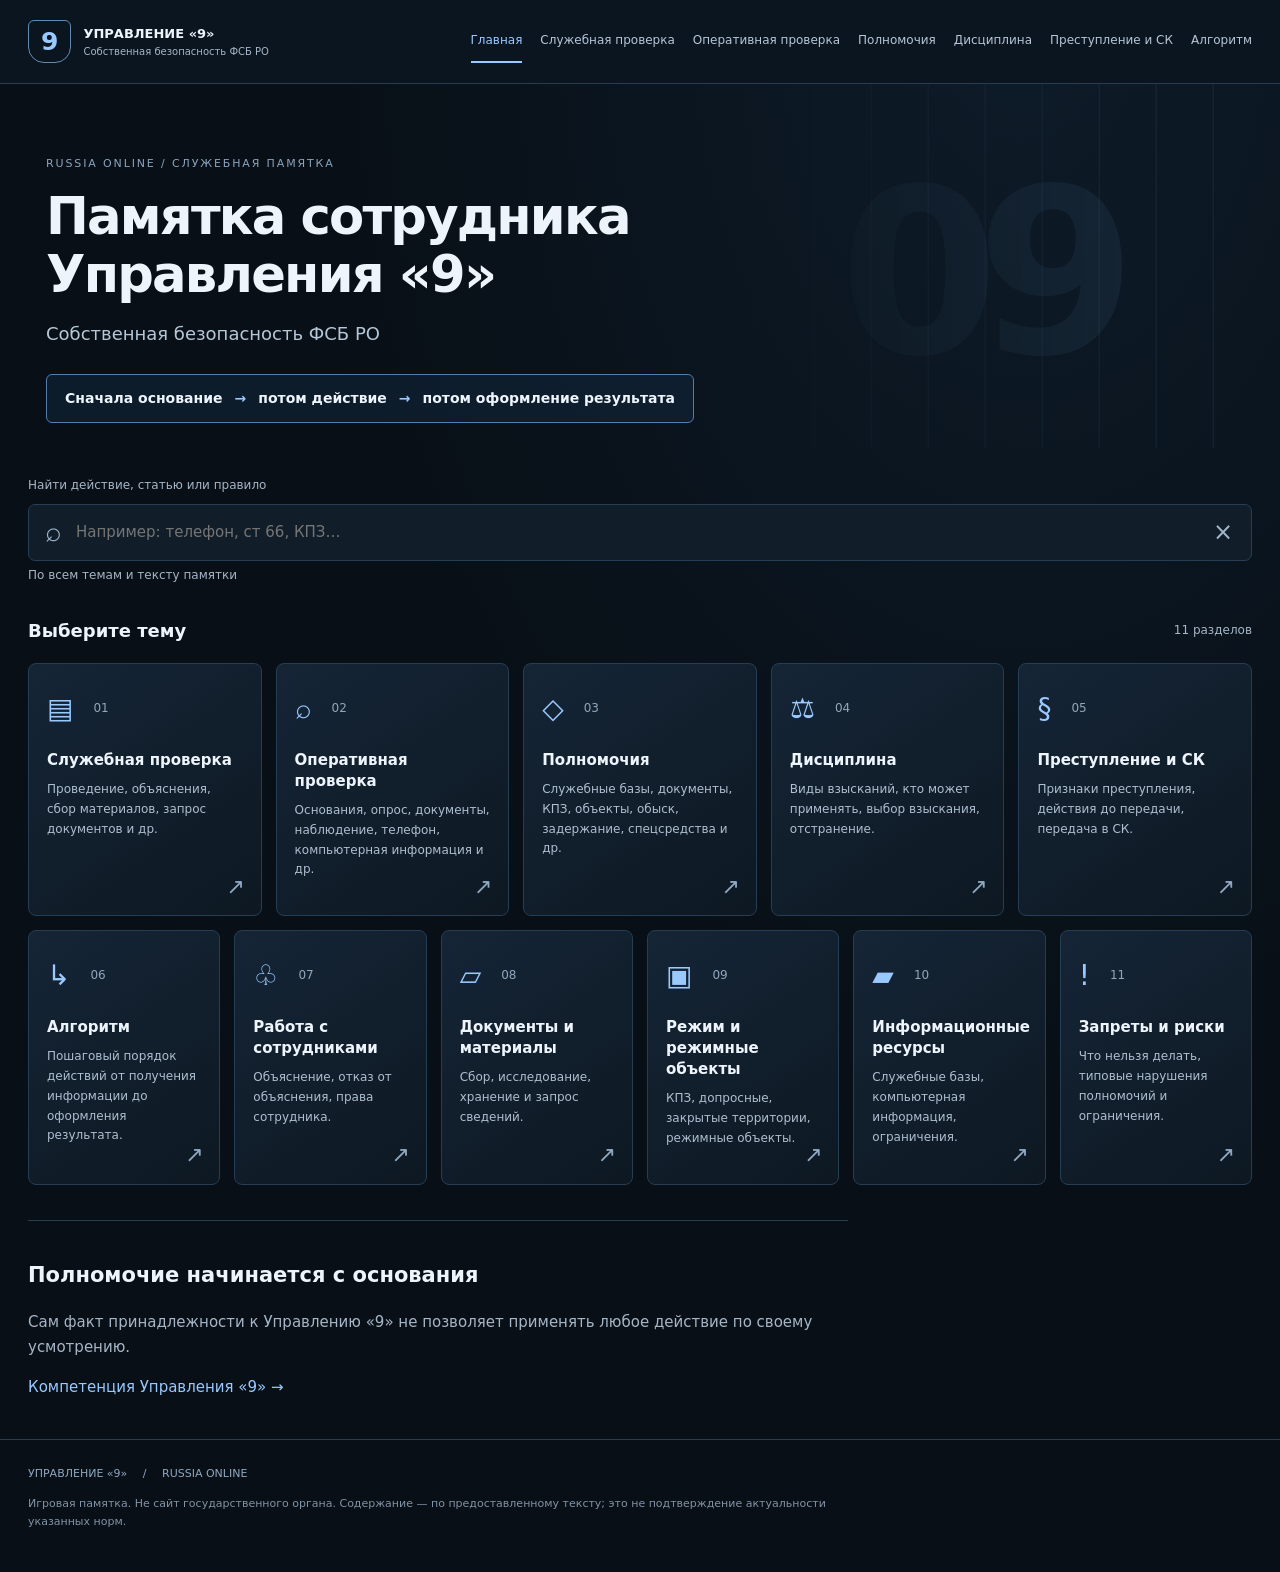
==== commit d4721db3: "Build card-based UP-9 handbook with 11 topics and responsive navigation" ====
--- a/index.html
+++ b/index.html
@@ -1 +1 @@
-<!doctype html><html lang="ru"><head><meta charset="utf-8"><meta name="viewport" content="width=device-width, initial-scale=1"><meta name="description" content="Рабочая памятка Управления 9 для игрового проекта Russia Online. Основания, полномочия и ограничения."><title>Главная · Управление «9»</title><link rel="icon" href="favicon.svg" type="image/svg+xml"><link rel="stylesheet" href="style.css?v=forum-verified-1"><script src="data.js?v=forum-verified-1" defer></script><script src="app.js?v=forum-verified-1" defer></script></head><body><a class="skip" href="#main">К содержанию</a><header><div class="header-inner"><a class="brand" href="index.html" aria-label="Управление 9 — главная"><span class="brand-mark">9</span><span>УПРАВЛЕНИЕ «9»<small>Собственная безопасность</small></span></a><button id="menu-toggle" aria-expanded="false" aria-controls="navigation">Меню <span aria-hidden="true">☰</span></button><nav id="navigation" aria-label="Главное меню"><a href="index.html" aria-current="page">Главная</a><a href="service-check.html">Служебная проверка</a><a href="operative-check.html">Оперативная проверка</a><a href="powers.html">Полномочия</a><a href="discipline.html">Дисциплина</a><a href="crime-sk.html">Преступление и СК</a><a href="algorithm.html">Алгоритм</a></nav></div></header><main id="main" tabindex="-1"><section class="hero"><div><p class="eyebrow">RUSSIA ONLINE · СЛУЖЕБНАЯ ПАМЯТКА</p><h1>Памятка сотрудника<br>Управления «9»</h1><p class="subtitle">Собственная безопасность ФСБ РО</p></div><div class="hero-index" aria-hidden="true">09<span>УПРАВЛЕНИЕ</span></div></section><div class="principle"><span>01 <b>Сначала основание</b></span><i>→</i><span>02 <b>Потом действие</b></span><i>→</i><span>03 <b>Оформление результата</b></span></div><p class="intro">Сам факт принадлежности к Управлению «9» не даёт права применять любое действие по своему усмотрению. Для каждого серьёзного действия должно существовать отдельное законное основание.</p><section class="search-panel" aria-label="Поиск по памятке"><label for="search">Найти основание или действие</label><div class="search-row"><span aria-hidden="true">⌕</span><input type="search" id="search" placeholder="Например, задержание или ст. 66" autocomplete="off"><button id="clear-search" type="button" aria-label="Очистить поиск">Сбросить</button></div><p id="search-status" role="status" class="muted">По всем 36 разделам, статьям и нормативным актам</p><div id="search-results" hidden></div></section><section class="quick-answer"><div class="section-heading"><h2>Быстрый ответ</h2><span class="muted">По вашей ситуации</span></div><label for="question" class="sr-only">Вопрос по памятке</label><input id="question" placeholder="Можно ли посмотреть телефон?" type="search"><div class="chips"><button type="button" data-question="телефон">телефон</button><button type="button" data-question="обыск">обыск</button><button type="button" data-question="задержание">задержание</button><button type="button" data-question="наручники">наручники</button><button type="button" data-question="документы">документы</button><button type="button" data-question="объяснение">объяснение</button><button type="button" data-question="базы">базы</button><button type="button" data-question="КПЗ">КПЗ</button><button type="button" data-question="закрытая территория">закрытая территория</button><button type="button" data-question="взыскание">взыскание</button><button type="button" data-question="увольнение">увольнение</button><button type="button" data-question="отстранение">отстранение</button><button type="button" data-question="СК">СК</button></div><div id="answer" aria-live="polite"></div></section><section><div class="section-heading"><h2>Быстрый доступ</h2><span class="muted">15 тем</span></div><div class="quick-grid"><a class="quick-card" href="index.html#section-1"><span class="number">01</span><strong>Компетенция УП-9</strong><span aria-hidden="true">↗</span></a><a class="quick-card" href="service-check.html#section-3"><span class="number">02</span><strong>Служебная проверка</strong><span aria-hidden="true">↗</span></a><a class="quick-card" href="service-check.html#section-6"><span class="number">03</span><strong>Объяснение сотрудника</strong><span aria-hidden="true">↗</span></a><a class="quick-card" href="operative-check.html#section-8"><span class="number">04</span><strong>Оперативная проверка</strong><span aria-hidden="true">↗</span></a><a class="quick-card" href="operative-check.html#section-11"><span class="number">05</span><strong>Опрос и справки</strong><span aria-hidden="true">↗</span></a><a class="quick-card" href="operative-check.html#section-15"><span class="number">06</span><strong>Телефон и переписка</strong><span aria-hidden="true">↗</span></a><a class="quick-card" href="powers.html#section-16"><span class="number">07</span><strong>Служебные базы</strong><span aria-hidden="true">↗</span></a><a class="quick-card" href="powers.html#section-20"><span class="number">08</span><strong>Закрытые территории</strong><span aria-hidden="true">↗</span></a><a class="quick-card" href="powers.html#section-22"><span class="number">09</span><strong>Обыск</strong><span aria-hidden="true">↗</span></a><a class="quick-card" href="powers.html#section-23"><span class="number">10</span><strong>Задержание</strong><span aria-hidden="true">↗</span></a><a class="quick-card" href="powers.html#section-24"><span class="number">11</span><strong>Наручники и сила</strong><span aria-hidden="true">↗</span></a><a class="quick-card" href="discipline.html#section-27"><span class="number">12</span><strong>Дисциплинарные взыскания</strong><span aria-hidden="true">↗</span></a><a class="quick-card" href="discipline.html#section-32"><span class="number">13</span><strong>Временное отстранение</strong><span aria-hidden="true">↗</span></a><a class="quick-card" href="crime-sk.html#section-33"><span class="number">14</span><strong>Преступление и СК</strong><span aria-hidden="true">↗</span></a><a class="quick-card" href="algorithm.html#section-36"><span class="number">15</span><strong>Алгоритм</strong><span aria-hidden="true">↗</span></a></div></section><section><div class="section-heading"><h2>Компетенция УП-9</h2><span class="muted">Основа работы</span></div><details class="glossary"><summary>Названия нормативных актов и сокращения</summary><p>ФЗ «О ФСБ РО» — Федеральный закон «О Федеральной службе безопасности РО». Внутренний устав ФСБ РО — Внутренний устав Федеральной службы безопасности РО.</p><p>Также в памятке: Федеральный закон «О государственной службе РО»; Федеральный закон «О государственных территориях РО»; Процессуальный кодекс РО.</p><p>ОРМ — оперативно-розыскные мероприятия. СК — Следственный комитет.</p></details><details class="article compact-card" id="section-1"><summary><span class="card-heading"><span class="number">01</span><span class="summary-title">Компетенция Управления «9»</span><span class="plus" aria-hidden="true">+</span></span><span class="card-brief">УП-9 проверяет внутренние угрозы и действует в пределах своих полномочий.</span></summary><div class="article-body"><section class="requirements-panel"><h3>Что требуется</h3><p>Установить внутреннюю угрозу и полномочие на конкретное действие. Статус УП-9 не разрешает любые действия. Ч. 4 ст. 11 Внутреннего устава ФСБ РО; ст. 77 ФЗ «О ФСБ РО».</p></section><h3 class="detail-heading">Порядок и правовые основания</h3><h3 class="eyebrow">ПРАВОВОЕ ОСНОВАНИЕ</h3><p class="basis law">ч. 4 ст. 11 Внутреннего устава Федеральной службы безопасности РО.</p><p class="">Управление «9»:</p><ul class=""><li>обеспечивает собственную безопасность ФСБ РО;</li><li>предупреждает и выявляет правонарушения среди сотрудников ФСБ;</li><li>проводит служебные проверки;</li><li>защищает личный состав;</li><li>защищает государственную тайну;</li><li>защищает служебную информацию от внутренних угроз;</li><li>вправе применять внутренние дисциплинарные взыскания в пределах своей компетенции.</li></ul><h3 class="eyebrow">ДОПОЛНИТЕЛЬНОЕ ОСНОВАНИЕ</h3><p class="basis law">ст. 77 Федерального закона «О Федеральной службе безопасности РО».</p><p class="">Собственная безопасность выявляет:</p><ul class=""><li>нарушения служебной дисциплины;</li><li>утечки охраняемой информации;</li><li>коррупционные риски;</li><li>попытки вербовки сотрудников;</li><li>иные угрозы внутренней безопасности ФСБ РО.</li></ul><p class="">Собственная безопасность также вправе проводить служебные и оперативные проверки.</p><p class="">Простыми словами:</p><p class="">УП-9 занимается не только тем, что «выдаёт выговоры».</p><p class="">Основная задача УП-9:</p><p class="">выявить внутреннюю угрозу → проверить информацию → установить обстоятельства → принять меры в пределах компетенции → при необходимости передать материал компетентному органу.</p><p class="muted">Основания сверены с форумом «Кутузовского» 24.09.2026: <a href="https://forum.russia.online/threads/vnutrennii-ustav-federal-noi-sluzhby-bezopasnosti.4634/" target="_blank" rel="noopener">Внутренний устав ФСБ</a> · <a href="https://forum.russia.online/threads/federal-nyi-zakon-o-federal-noi-sluzhbe-bezopasnosti-ro.5310/" target="_blank" rel="noopener">Закон о ФСБ</a></p></div></details><details class="article compact-card" id="section-2"><summary><span class="card-heading"><span class="number">02</span><span class="summary-title">Кого может проверять УП-9</span><span class="plus" aria-hidden="true">+</span></span><span class="card-brief">Сообщение о нарушении можно проверить, но оно ещё не доказывает вину.</span></summary><div class="article-body"><section class="requirements-panel"><h3>Что требуется</h3><p>Проверить обстоятельства: сообщение о нарушении ещё не доказывает вину. Ч. 4 ст. 11 Внутреннего устава ФСБ РО; ст. 77 ФЗ «О ФСБ РО».</p></section><h3 class="detail-heading">Порядок и правовые основания</h3><p class="">В первую очередь УП-9 занимается сотрудниками ФСБ РО, поскольку его основная функция — собственная безопасность самой ФСБ.</p><h3 class="eyebrow">ОСНОВАНИЕ</h3><p class="basis law">ч. 4 ст. 11 Внутреннего устава ФСБ РО<br>и<br>ст. 77 ФЗ «О ФСБ РО».</p><p class="">УП-9 может начать проверку, например, если появилась информация о том, что сотрудник:</p><ul class=""><li>нарушает служебную дисциплину;</li><li>не исполняет законный приказ;</li><li>превышает или использует полномочия в личных целях;</li><li>скрывает правонарушение;</li><li>допускает утечку служебной или государственной тайны;</li><li>получает незаконное вознаграждение;</li><li>имеет коррупционные связи;</li><li>подвергся попытке вербовки;</li><li>взаимодействует с лицами, создающими внутреннюю угрозу;</li><li>незаконно использует служебные базы, имущество, оружие или транспорт.</li></ul><p class="">Но:</p><p class="caution">сообщение о нарушении ≠ доказанная вина.</p><p class="">Сначала обстоятельства должны быть проверены.</p><p class="muted">Основания сверены с форумом «Кутузовского» 24.09.2026: <a href="https://forum.russia.online/threads/vnutrennii-ustav-federal-noi-sluzhby-bezopasnosti.4634/" target="_blank" rel="noopener">Внутренний устав ФСБ</a> · <a href="https://forum.russia.online/threads/federal-nyi-zakon-o-federal-noi-sluzhbe-bezopasnosti-ro.5310/" target="_blank" rel="noopener">Закон о ФСБ</a></p></div></details></section></main><footer><span>УПРАВЛЕНИЕ «9» <b>/</b> RUSSIA ONLINE</span><p>Кутузовский · Russia Online. Правовые основания памятки сверены с форумом 24.09.2026. Ссылки на источники — внутри карточек. Примеры и алгоритм — пояснения к нормам.</p></footer><noscript><p class="notice">Материалы доступны без JavaScript. Для поиска и быстрых ответов включите JavaScript.</p></noscript></body></html>+<!doctype html><html lang="ru"><head><meta charset="utf-8"><meta name="viewport" content="width=device-width,initial-scale=1"><meta name="description" content="Игровая памятка УП-9 Russia Online: основания, действия, ограничения."><title>Памятка сотрудника Управления «9» · УП-9</title><link rel="icon" href="favicon.svg"><link rel="stylesheet" href="style.css?v=cards-20260924"><script defer src="data.js?v=cards-20260924"></script><script defer src="app.js?v=cards-20260924"></script></head><body><a class="skip" href="#main">К содержанию</a><header><div class="topbar"><a class="brand" href="index.html"><span class="emblem">9</span><span>УПРАВЛЕНИЕ «9»<small>Собственная безопасность ФСБ РО</small></span></a><button id="menu-toggle" aria-expanded="false" aria-controls="navigation">Меню ☰</button><nav id="navigation" aria-label="Основная навигация"><a href="index.html" aria-current="page">Главная</a><a href="service-check.html">Служебная проверка</a><a href="operative-check.html">Оперативная проверка</a><a href="powers.html">Полномочия</a><a href="discipline.html">Дисциплина</a><a href="crime-sk.html">Преступление и СК</a><a href="algorithm.html">Алгоритм</a></nav></div></header><main id="main"><section class="hero"><div class="hero-art" aria-hidden="true"><span>09</span></div><p class="eyebrow">RUSSIA ONLINE / СЛУЖЕБНАЯ ПАМЯТКА</p><h1>Памятка сотрудника<br>Управления «9»</h1><p class="subtitle">Собственная безопасность ФСБ РО</p><div class="principle">Сначала основание <b>→</b> потом действие <b>→</b> потом оформление результата</div></section><section class="search-area" aria-label="Поиск по памятке"><label for="search">Найти действие, статью или правило</label><div class="search-box"><span aria-hidden="true">⌕</span><input id="search" type="search" placeholder="Например: телефон, ст 66, КПЗ…" autocomplete="off"><button id="clear-search" aria-label="Очистить поиск" type="button">×</button></div><p id="search-status" role="status">По всем темам и тексту памятки</p><div id="search-results" hidden></div></section><section aria-labelledby="topics-heading"><div class="section-head"><h2 id="topics-heading">Выберите тему</h2><span>11 разделов</span></div><div class="topic-grid"><a class="topic-card" href="service-check.html"><div class="card-top"><span class="icon" aria-hidden="true">▤</span><span>01</span></div><h3>Служебная проверка</h3><p>Проведение, объяснения, сбор материалов, запрос документов и др.</p><span class="arrow" aria-hidden="true">↗</span></a><a class="topic-card" href="operative-check.html"><div class="card-top"><span class="icon" aria-hidden="true">⌕</span><span>02</span></div><h3>Оперативная проверка</h3><p>Основания, опрос, документы, наблюдение, телефон, компьютерная информация и др.</p><span class="arrow" aria-hidden="true">↗</span></a><a class="topic-card" href="powers.html"><div class="card-top"><span class="icon" aria-hidden="true">◇</span><span>03</span></div><h3>Полномочия</h3><p>Служебные базы, документы, КПЗ, объекты, обыск, задержание, спецсредства и др.</p><span class="arrow" aria-hidden="true">↗</span></a><a class="topic-card" href="discipline.html"><div class="card-top"><span class="icon" aria-hidden="true">⚖</span><span>04</span></div><h3>Дисциплина</h3><p>Виды взысканий, кто может применять, выбор взыскания, отстранение.</p><span class="arrow" aria-hidden="true">↗</span></a><a class="topic-card" href="crime-sk.html"><div class="card-top"><span class="icon" aria-hidden="true">§</span><span>05</span></div><h3>Преступление и СК</h3><p>Признаки преступления, действия до передачи, передача в СК.</p><span class="arrow" aria-hidden="true">↗</span></a><a class="topic-card" href="algorithm.html"><div class="card-top"><span class="icon" aria-hidden="true">↳</span><span>06</span></div><h3>Алгоритм</h3><p>Пошаговый порядок действий от получения информации до оформления результата.</p><span class="arrow" aria-hidden="true">↗</span></a><a class="topic-card" href="employees.html"><div class="card-top"><span class="icon" aria-hidden="true">♧</span><span>07</span></div><h3>Работа с сотрудниками</h3><p>Объяснение, отказ от объяснения, права сотрудника.</p><span class="arrow" aria-hidden="true">↗</span></a><a class="topic-card" href="documents.html"><div class="card-top"><span class="icon" aria-hidden="true">▱</span><span>08</span></div><h3>Документы и материалы</h3><p>Сбор, исследование, хранение и запрос сведений.</p><span class="arrow" aria-hidden="true">↗</span></a><a class="topic-card" href="restricted.html"><div class="card-top"><span class="icon" aria-hidden="true">▣</span><span>09</span></div><h3>Режим и режимные объекты</h3><p>КПЗ, допросные, закрытые территории, режимные объекты.</p><span class="arrow" aria-hidden="true">↗</span></a><a class="topic-card" href="resources.html"><div class="card-top"><span class="icon" aria-hidden="true">▰</span><span>10</span></div><h3>Информационные ресурсы</h3><p>Служебные базы, компьютерная информация, ограничения.</p><span class="arrow" aria-hidden="true">↗</span></a><a class="topic-card" href="risks.html"><div class="card-top"><span class="icon" aria-hidden="true">!</span><span>11</span></div><h3>Запреты и риски</h3><p>Что нельзя делать, типовые нарушения полномочий и ограничения.</p><span class="arrow" aria-hidden="true">↗</span></a></div></section><section class="intro-note"><h2>Полномочие начинается с основания</h2><p>Сам факт принадлежности к Управлению «9» не позволяет применять любое действие по своему усмотрению.</p><a href="employees.html#section-1">Компетенция Управления «9» →</a></section></main><footer>УПРАВЛЕНИЕ «9» <span> / </span> RUSSIA ONLINE<p>Игровая памятка. Не сайт государственного органа. Содержание — по предоставленному тексту; это не подтверждение актуальности указанных норм.</p></footer><noscript><p class="nojs">Для поиска включите JavaScript. Все материалы доступны ниже.</p></noscript></body></html>
--- a/style.css
+++ b/style.css
@@ -1,10 +1,4 @@
-:root{color-scheme:dark;--bg:#0b0e13;--surface:#131820;--line:#29313e;--text:#e9edf4;--muted:#a0adbe;--blue:#8cbcff;--red:#ffaaaa;--amber:#eed096;--green:#9cdbba}*{box-sizing:border-box}html{scroll-padding-top:130px}body{margin:0;background:var(--bg);color:var(--text);font-family:system-ui,-apple-system,"Segoe UI",sans-serif;font-size:16px;line-height:1.65}a{color:var(--blue);text-decoration:none}a:hover{text-decoration:underline}button,input{font:inherit}button,a,summary,input{-webkit-tap-highlight-color:transparent}button{cursor:pointer}button:focus-visible,a:focus-visible,summary:focus-visible,input:focus-visible{outline:2px solid var(--blue);outline-offset:4px}header{position:sticky;top:0;z-index:10;background:#10141bf5;border-bottom:1px solid var(--line);backdrop-filter:blur(12px)}.header-inner{max-width:1440px;margin:auto;padding:16px 30px;display:flex;align-items:center;gap:30px}.brand{display:flex;align-items:center;gap:12px;color:var(--text);font-size:14px;font-weight:750;letter-spacing:.06em;flex-shrink:0}.brand:hover{text-decoration:none}.brand-mark{width:43px;height:47px;border:1px solid #527db3;display:grid;place-items:center;font-size:28px;color:var(--blue);border-radius:5px}.brand small{display:block;font-size:12px;letter-spacing:0;color:var(--muted);font-weight:400}nav{display:flex;gap:4px;flex-wrap:wrap;margin-left:auto}nav a{padding:10px 9px;color:#b3bdcc;font-size:14px;min-height:44px;border-radius:5px}nav a[aria-current]{background:#1c2a3d;color:#acd0ff}nav a:hover{background:#1b2330;text-decoration:none}#menu-toggle{display:none}main{max-width:1200px;margin:auto;padding:46px 30px 72px;min-height:70vh}h1,h2,h3,p{margin-top:0}h1{font-size:clamp(30px,3.7vw,48px);line-height:1.16;letter-spacing:-.025em;font-weight:650;margin-bottom:16px}h2{font-size:23px;line-height:1.35;font-weight:600;letter-spacing:-.02em}h3{font-size:17px;line-height:1.5;margin-top:26px;margin-bottom:10px}p{margin-bottom:18px}.eyebrow{font-size:12px;font-weight:700;letter-spacing:.15em;color:var(--blue);margin-bottom:20px}.hero{display:flex;justify-content:space-between;align-items:center;gap:30px}.hero-index{font-size:100px;line-height:.95;color:#506681;font-weight:300;letter-spacing:-.09em;border-left:1px solid var(--line);padding:10px 0 10px 52px;min-width:210px}.hero-index span{display:block;letter-spacing:.24em;font-size:11px;text-align:center;margin-top:15px;color:var(--muted)}.subtitle{font-size:18px;color:var(--muted);max-width:900px;margin-bottom:28px}.principle{display:flex;align-items:center;justify-content:space-between;padding:24px 26px;background:#142135;border:1px solid #2f4a6e;border-radius:8px;gap:16px;margin-top:8px}.principle span{font-size:13px;color:#7793b8}.principle b{font-size:16px;font-weight:550;color:#d7e8ff;margin-left:10px}.principle i{font-style:normal;color:#6682a7}.intro{margin:20px 0 32px;color:var(--muted);max-width:990px}.search-panel{background:var(--surface);border:1px solid var(--line);border-radius:8px;padding:24px;margin:26px 0 30px}.search-panel label{display:block;font-size:17px;font-weight:550;margin-bottom:12px}.search-row{display:flex;align-items:center;background:#0c1119;border:1px solid #485b74;border-radius:5px;padding:0 8px 0 14px;gap:12px}.search-row>span{font-size:28px;color:var(--blue)}input{width:100%;min-width:0;min-height:50px;border:1px solid #485b74;border-radius:5px;padding:12px 14px;background:#0c1119;color:var(--text);font-size:16px}.search-row input{border:0;background:transparent;padding-left:0}input::placeholder{color:#8e9bb0}.search-row button,.text-button{color:var(--blue);background:transparent;border:0;padding:10px;min-height:44px;font-size:14px}#search-status{font-size:14px;margin:10px 0 0}.muted{color:var(--muted);font-size:14px}.section-heading{display:flex;align-items:center;justify-content:space-between;gap:16px;margin:32px 0 18px}.section-heading h2{margin:0}.quick-answer{margin-bottom:36px}.chips{display:flex;gap:8px;flex-wrap:wrap;margin:14px 0}.chips button{border:1px solid var(--line);background:var(--surface);color:#c0cbda;border-radius:5px;padding:8px 14px;min-height:44px;font-size:14px}.chips button:hover,.chips button[aria-pressed="true"]{background:#1b304b;border-color:#547eb3;color:#d9eaff}#answer:empty{display:none}.answer-card{background:#141d29;border:1px solid #344b69;border-left:3px solid var(--blue);border-radius:6px;padding:22px;margin-top:12px}.answer-card h3{margin:0 0 12px}.answer-card p{color:#bac8da}.answer-card a{display:inline-block;min-height:44px;padding-top:8px}.quick-grid{display:grid;grid-template-columns:repeat(3,1fr);gap:10px}.quick-card{display:flex;align-items:center;gap:16px;padding:21px 18px;min-height:88px;border:1px solid var(--line);border-radius:6px;color:var(--text);background:var(--surface)}.quick-card:hover{border-color:#527aae;background:#182331;text-decoration:none}.quick-card strong{font-size:15px;line-height:1.4;font-weight:500;flex:1}.quick-card>span:last-child{color:#779ac7}.number{font-size:13px;color:#7d91ae;font-variant-numeric:tabular-nums}.article{border:1px solid var(--line);border-radius:7px;background:var(--surface);margin-bottom:12px;scroll-margin-top:20px}.article:target{border-color:#6c9dde}.article summary{list-style:none;display:flex;align-items:center;gap:18px;padding:22px;cursor:pointer;min-height:84px}.article summary::-webkit-details-marker{display:none}.summary-title{font-size:18px;font-weight:550;flex:1;line-height:1.4}.badge{font-size:11px;letter-spacing:.04em;font-weight:700;border:1px solid currentColor;border-radius:4px;padding:4px 7px;white-space:nowrap}.warn{color:var(--amber);background:#2c261b}.danger{color:var(--red);background:#302025}.good{color:var(--green);background:#1a2c27}.info{color:var(--blue);background:#18283d}.plus{color:var(--muted);font-size:24px;line-height:1}.article[open] .plus{transform:rotate(45deg)}.article[open] summary{border-bottom:1px solid var(--line)}.article-body{padding:10px 32px 28px;max-width:960px}.article-body p,.article-body li,.step p,.step li{color:#c8d1df}.article-body ul,.step ul{padding-left:23px}.article-body li,.step li{margin-bottom:7px}.article-body .eyebrow{margin-top:26px;margin-bottom:10px;color:var(--blue)}.article-body .law,.step .law{background:#142338;border-left:3px solid #668fc7;border-radius:0 4px 4px 0;padding:14px 18px;color:#d5e6ff}.article-body .danger-text,.danger-text{color:var(--red)}.article-body .good-text{color:var(--green)}.article-body .caution{border-left:3px solid #a68c5d;padding-left:16px;color:#ead3ad}.glossary{font-size:14px;color:var(--muted);margin:22px 0}.glossary summary{cursor:pointer;min-height:44px;padding:10px 0}.glossary p{max-width:850px}.related{border:1px solid var(--line);padding:24px;margin-top:24px;border-radius:6px}.related a{display:block;min-height:44px;padding:8px 0}.notice{margin-top:24px;padding:20px;border-left:3px solid #b59c68;background:#241f17;color:#e9d4ad}.flow{margin-top:36px}.flow>h2{font-size:14px;letter-spacing:.06em;color:var(--blue);padding:18px;background:#142135;border:1px solid #2f4a6e;border-radius:5px}.step{position:relative;display:grid;grid-template-columns:48px 1fr;gap:22px;padding:25px 28px;background:var(--surface);border:1px solid var(--line);border-radius:8px;margin:30px 0}.step:before{content:'↓';position:absolute;top:-30px;left:43px;color:#7396c2}.step h2{font-size:21px;margin:6px 0 20px}.step-number{display:grid;place-items:center;align-self:start;width:46px;height:46px;background:#1b2d46;border:1px solid #365478;border-radius:5px;color:var(--blue)}.main-rule{padding:28px;border:1px solid #405878;border-radius:8px;margin-top:38px;background:#111c2b}.main-rule p{color:#c8d5e7}footer{max-width:1140px;margin:auto;border-top:1px solid var(--line);padding:28px 0 40px;font-size:13px;color:var(--muted)}footer>span{letter-spacing:.1em;font-size:12px}footer b{color:#527aae;margin:0 10px}footer p{margin:12px 0 5px}footer a{display:inline-block;min-height:44px;padding-top:10px}.result{display:block;border-top:1px solid var(--line);padding:17px 0}.result strong{display:block;color:#c7dfff;font-size:17px}.result span{display:block;color:var(--muted);font-size:14px;margin-top:4px}.result:hover{text-decoration:none}.result:hover strong{text-decoration:underline}#search-results{margin-top:18px;max-height:520px;overflow-y:auto}.skip{position:absolute;left:20px;top:-100px;padding:12px;background:#244a78;z-index:20}.skip:focus{top:10px}.sr-only{position:absolute;width:1px;height:1px;overflow:hidden;clip-path:inset(50%)}[hidden]{display:none!important}a,span,p,h1,h2,h3,strong,li{overflow-wrap:break-word}@media(max-width:1180px){.header-inner{flex-wrap:wrap;gap:10px;padding:12px 24px}nav{margin-left:0;width:100%}html{scroll-padding-top:170px}}@media(max-width:760px){.header-inner{padding:12px 18px;justify-content:space-between}.brand{font-size:12px}.brand small{font-size:11px}.brand-mark{height:40px;width:37px;font-size:25px}#menu-toggle{display:block;min-height:44px;background:var(--surface);border:1px solid #3c4b60;color:var(--text);border-radius:5px;padding:8px 12px;font-size:14px}nav{display:none;max-height:65vh;overflow:auto}nav.open{display:flex;flex-direction:column}nav a{padding:12px}html{scroll-padding-top:90px}main{padding:30px 18px 48px}.hero-index{display:none}.eyebrow{font-size:11px;letter-spacing:.1em}.subtitle{font-size:16px}.principle{flex-direction:column;align-items:flex-start;gap:14px;padding:20px}.principle i{display:none}.principle b{font-size:15px}.intro{font-size:15px}.search-panel{padding:18px;margin:24px 0}.search-row{gap:6px;padding-left:10px}.search-row input{font-size:16px}.search-row button{font-size:12px;padding:5px}.search-row>span{display:none}.section-heading{align-items:baseline;gap:10px}.section-heading h2{font-size:21px}.section-heading>.muted{font-size:12px}.quick-grid{grid-template-columns:repeat(2,minmax(0,1fr));gap:8px}.quick-card{padding:15px 12px;flex-wrap:wrap;gap:6px;align-content:flex-start;min-height:104px}.quick-card strong{flex-basis:100%;order:2;font-size:14px}.quick-card>span:last-child{margin-left:auto}.article summary{padding:18px 16px;gap:12px;flex-wrap:wrap}.summary-title{font-size:17px;flex-basis:calc(100% - 66px)}.badge{margin-left:28px;font-size:10px}.plus{margin-left:auto}.article-body{padding:8px 18px 20px}.article-body .law{padding:12px;font-size:15px}.step{grid-template-columns:1fr;gap:12px;padding:20px}.step h2{font-size:20px}.step:before{left:40px}.main-rule{padding:20px}footer{margin:0 18px;padding-top:24px}.chips{gap:7px}.chips button{padding:8px 11px}.answer-card{padding:18px}}@media print{header,.search-panel,.quick-answer,footer,#expand-all{display:none}body{background:white;color:black}.article,.step{break-inside:avoid;background:white;color:black}.article-body p,.article-body li{color:black}main{max-width:none}}
-
-/* Topic labels may wrap without shrinking the title or escaping a mobile card. */
-.badge{white-space:normal;max-width:42%;line-height:1.5;text-align:center}.summary-title{min-width:0}.article-body ul.danger-text li{color:var(--red)}.article-body ul.good-text li{color:var(--green)}@media(max-width:760px){.badge{max-width:calc(100% - 58px);font-size:11px}}
-
-/* Direct answers stay visible even when the legal detail is collapsed. */
-.direct-card summary{display:block;padding:22px 26px}.card-heading{display:flex;align-items:center;gap:16px;margin-bottom:18px}.card-heading .summary-title{flex:1}.card-heading .plus{margin-left:auto;flex-shrink:0}.card-decision,.card-requirements{display:grid;grid-template-columns:132px minmax(0,1fr);gap:16px;line-height:1.65;text-align:left}.card-decision{margin-bottom:14px}.card-decision>strong{color:#a8ccff;font-size:14px}.card-decision>span{color:#e9edf4;font-size:16px;font-weight:500}.card-requirements>strong{color:#eed096;font-size:14px}.card-requirements>span{color:#c2cddd;font-size:15px}.card-more{display:block;margin:17px 0 0 148px;color:#8cbcff;font-size:13px}.when-open,.direct-card[open] .when-closed{display:none}.direct-card[open] .when-open{display:inline}@media(max-width:760px){.direct-card summary{padding:20px 18px}.card-heading{gap:12px;align-items:flex-start}.card-heading .summary-title{flex-basis:auto}.card-decision,.card-requirements{grid-template-columns:1fr;gap:4px}.card-more{margin-left:0}.card-requirements>span{font-size:16px}}
-
-/* Compact overview: one useful sentence, conditions on expansion. */
-.compact-card summary{display:block;padding:20px 24px}.compact-card .card-heading{margin:0 0 8px;gap:14px}.compact-card .summary-title{font-size:18px;flex-basis:auto}.card-brief{display:block;margin-left:32px;max-width:920px;font-size:15px;line-height:1.6;color:#b8c5d6}.compact-card summary:hover .summary-title{color:#a8ccff}.requirements-panel{margin:16px 0 26px;padding:16px 20px;border-left:3px solid #b99b62;background:#211e18;border-radius:0 5px 5px 0}.requirements-panel h3{margin:0 0 8px;color:#eed096;font-size:16px}.requirements-panel p{margin:0;color:#e1d5be}.detail-heading{color:#a8ccff;font-size:15px}@media(max-width:760px){.compact-card summary{padding:18px 16px}.compact-card .summary-title{font-size:17px}.card-brief{margin-left:0;font-size:15px}.requirements-panel{padding:14px}.compact-card .article-body{padding-top:0}}
+:root{color-scheme:dark;--line:#263e53;--muted:#a6b6c7;--blue:#9ac9ff}*{box-sizing:border-box}body{margin:0;background:radial-gradient(ellipse at 80% 0,#162e4566,transparent 50%),#080f16;color:#edf4fc;font:15px/1.65 system-ui,Segoe UI,sans-serif}a{color:var(--blue);text-decoration:none}button,input,select{font:inherit}button{cursor:pointer}a:focus-visible,button:focus-visible,input:focus-visible,select:focus-visible{outline:2px solid var(--blue);outline-offset:3px}header{border-bottom:1px solid var(--line);background:#0b1520}.topbar{max-width:1440px;margin:auto;padding:20px 28px;display:flex;align-items:center;justify-content:space-between;gap:20px}.brand{display:flex;gap:12px;align-items:center;font-size:13px;font-weight:700;color:#edf4fc}.brand small{display:block;color:var(--muted);font-size:10px;font-weight:400}.emblem{border:1px solid #658aaf;border-radius:6px 6px 16px 16px;padding:0 12px;font-size:25px;color:var(--blue)}nav{display:flex;gap:18px}.topbar nav{font-size:12px}.topbar nav a{padding:10px 0;color:#b6c6d6}.topbar nav a[aria-current]{border-bottom:2px solid var(--blue);color:var(--blue)}#menu-toggle{display:none}main,footer{max-width:1380px;margin:auto;padding:0 28px}.hero{padding:60px 18px 25px;position:relative;overflow:hidden;isolation:isolate}.hero h1{font-size:clamp(32px,4vw,56px);line-height:1.13;letter-spacing:-.035em;margin:15px 0}.eyebrow{font-size:11px;letter-spacing:.17em;color:#8aa4be}.subtitle{font-size:18px;color:#b6c7d8;margin:12px 0 25px}.hero-art{position:absolute;z-index:-1;inset:0 0 0 55%;display:grid;place-items:center;background:repeating-linear-gradient(90deg,transparent 0 55px,#335c8233 56px 57px);mask-image:linear-gradient(90deg,transparent,#000)}.hero-art span{font-size:230px;font-weight:800;color:#69a1d61c;letter-spacing:-.1em}.principle{display:inline-flex;flex-wrap:wrap;gap:8px 12px;border:1px solid #527fa9;border-radius:6px;background:#12263a99;padding:12px 18px;font-size:14px;font-weight:600}.principle b{color:var(--blue)}.search-area{margin:24px 0 30px}.search-area label{font-size:12px;color:var(--muted)}.search-box{display:flex;align-items:center;border:1px solid var(--line);border-radius:7px;background:#111e2a;margin-top:7px}.search-box>span{font-size:28px;padding-left:16px;color:#9db5cd}.search-box input{min-width:0;width:100%;background:none;border:0;padding:14px;color:#fff}.search-box button{background:none;border:0;color:#a3b6ca;padding:8px 18px;font-size:24px}#search-status{font-size:12px;color:var(--muted);margin:5px 0}#search-results{max-height:420px;overflow:auto;border:1px solid var(--line);border-radius:7px;background:#122234;padding:8px}.result{display:block;padding:12px;border-bottom:1px solid var(--line)}.result:hover{background:#223951}.result strong,.result small,.result span{display:block}.result span{font-size:13px;color:#c3d1df}.result small{color:var(--muted)}.section-head{display:flex;justify-content:space-between;align-items:center;margin-bottom:17px}.section-head h2{font-size:18px;margin:0}.section-head>span{color:var(--muted);font-size:12px}.topic-grid{display:grid;grid-template-columns:repeat(30,minmax(0,1fr));gap:14px}.topic-card{grid-column:span 5;position:relative;min-height:225px;padding:22px 18px 35px;border:1px solid var(--line);border-radius:8px;background:linear-gradient(145deg,#152536,#0d1822);color:#edf4fc;transition:border-color .15s,background .15s}.topic-card:nth-child(-n+5){grid-column:span 6}.topic-card:hover{border-color:#86b3df;background:#1b3045}.card-top{display:flex;align-items:center;gap:20px;font-size:12px;color:#91a6bc}.icon{color:var(--blue);font-size:28px}.topic-card h3{font-size:15px;line-height:1.4;margin:18px 0 9px}.topic-card p{font-size:12px;color:#aebfd0;line-height:1.65;margin:0}.arrow{position:absolute;bottom:10px;right:16px;font-size:22px;color:#8fa9c2}.intro-note{margin:35px 0;padding-top:20px;border-top:1px solid var(--line);max-width:820px}.intro-note h2{font-size:21px}.intro-note p{color:var(--muted)}footer{margin-top:40px;border-top:1px solid var(--line);padding-top:25px;padding-bottom:30px;font-size:11px;color:#8fa7c0}footer span{padding:0 12px}footer p{max-width:800px;color:#8193a6}.breadcrumbs{display:flex;gap:12px;font-size:12px;color:var(--muted);margin:26px 0}.topic-heading{display:flex;gap:22px;align-items:flex-start}.topic-heading h1{font-size:clamp(26px,3vw,40px);line-height:1.2;margin:0}.topic-heading .subtitle{font-size:15px}.back{border:1px solid var(--line);background:#142639;border-radius:6px;padding:2px 13px;font-size:24px}.workspace{display:grid;grid-template-columns:290px minmax(0,1fr);gap:24px;align-items:start}.workspace aside{position:sticky;top:20px;min-width:0}.subsections{flex-direction:column;gap:9px}.subsections a{display:flex;gap:12px;align-items:center;padding:15px;border:1px solid var(--line);border-radius:6px;background:#101e2b;color:#c6d4e2;font-size:13px}.subsections a b{margin-left:auto}.subsections a span{color:var(--blue)}.subsections a[aria-current]{border-color:#6897c4;background:linear-gradient(90deg,#223d59,#13263b);color:white}.workspace aside label,.workspace select{display:none}.reading{min-width:0}.material{border:1px solid var(--line);border-radius:8px;background:#0e1b27;padding:24px;margin-bottom:20px;overflow-wrap:anywhere}.article-heading{display:flex;align-items:center;gap:13px;margin-bottom:18px}.article-heading h2{font-size:23px;margin:0;line-height:1.35}.meaning{border:1px solid #273b4e;border-left:3px solid #4b6883;border-radius:6px;padding:16px 20px;background:#142331;margin:12px 0}.meaning h3{font-size:14px;margin:0 0 8px;color:#c2d5e7}.meaning h3 span{font-size:19px;margin-right:7px}.meaning p,.meaning ul{font-size:14px;color:#cddbe8;margin:8px 0}.meaning ul{padding-left:22px}.meaning li{margin:5px 0}.meaning.blue{border-left-color:#81baff}.meaning.blue h3{color:#9dcaff}.meaning.red{border-left-color:#d57a82;background:#291e29}.meaning.red h3{color:#ffadb5}.meaning.amber{border-left-color:#cca55e;background:#29261f}.meaning.amber h3{color:#edd092}.meaning.green{border-left-color:#6dcb9b}.meaning.green h3{color:#99dfb8}.steps{display:grid;gap:12px}.step{display:flex;gap:18px;border:1px solid var(--line);background:#142639;border-radius:7px;padding:18px}.step>span{font-size:22px;color:var(--blue)}.step p{margin:0 0 10px}.skip{position:absolute;top:-100px;left:10px;background:#18334d;padding:10px;z-index:99}.skip:focus{top:10px}.nojs{text-align:center;padding:20px}[hidden]{display:none!important}
+@media(max-width:1199px){.topic-grid{grid-template-columns:repeat(3,minmax(0,1fr))}.topic-card,.topic-card:nth-child(-n+5){grid-column:auto}.topbar nav{gap:10px;font-size:11px}.workspace{grid-template-columns:245px minmax(0,1fr)}}
+@media(max-width:900px){.topbar{flex-wrap:wrap}#menu-toggle{display:block;background:#15283b;border:1px solid var(--line);color:#edf4fc;border-radius:6px;padding:7px 12px}.topbar nav{display:none;flex-basis:100%;flex-wrap:wrap}.topbar nav.open{display:flex}.workspace{grid-template-columns:220px minmax(0,1fr)}}
+@media(max-width:650px){main,footer{padding-left:16px;padding-right:16px}.topbar{padding:14px 16px}.brand{font-size:11px}.brand small{font-size:9px}.hero{padding:30px 0 20px}.hero h1{font-size:34px}.hero-art{left:30%;opacity:.55}.subtitle{font-size:16px}.principle{font-size:12px;gap:5px 8px;padding:12px}.topic-grid{grid-template-columns:repeat(2,minmax(0,1fr));gap:10px}.topic-card{padding:17px 13px 32px;min-height:220px}.topic-card h3{font-size:14px}.card-top{gap:12px}.workspace{display:block}.workspace aside{position:static;margin-bottom:16px}.workspace aside label{display:block;font-size:12px;color:var(--muted);margin-bottom:6px}.workspace select{display:block;width:100%;min-width:0;padding:12px;background:#162b40;color:#edf4fc;border:1px solid #4d759b;border-radius:6px}.subsections{display:none}.material{padding:15px}.meaning{padding:14px}.topic-heading{gap:12px}.topic-heading h1{font-size:27px}.topic-heading .icon{display:none}.topic-heading .subtitle{font-size:13px}.article-heading h2{font-size:21px}.search-box input{font-size:14px;padding:12px 10px}.step{gap:10px;padding:12px}}
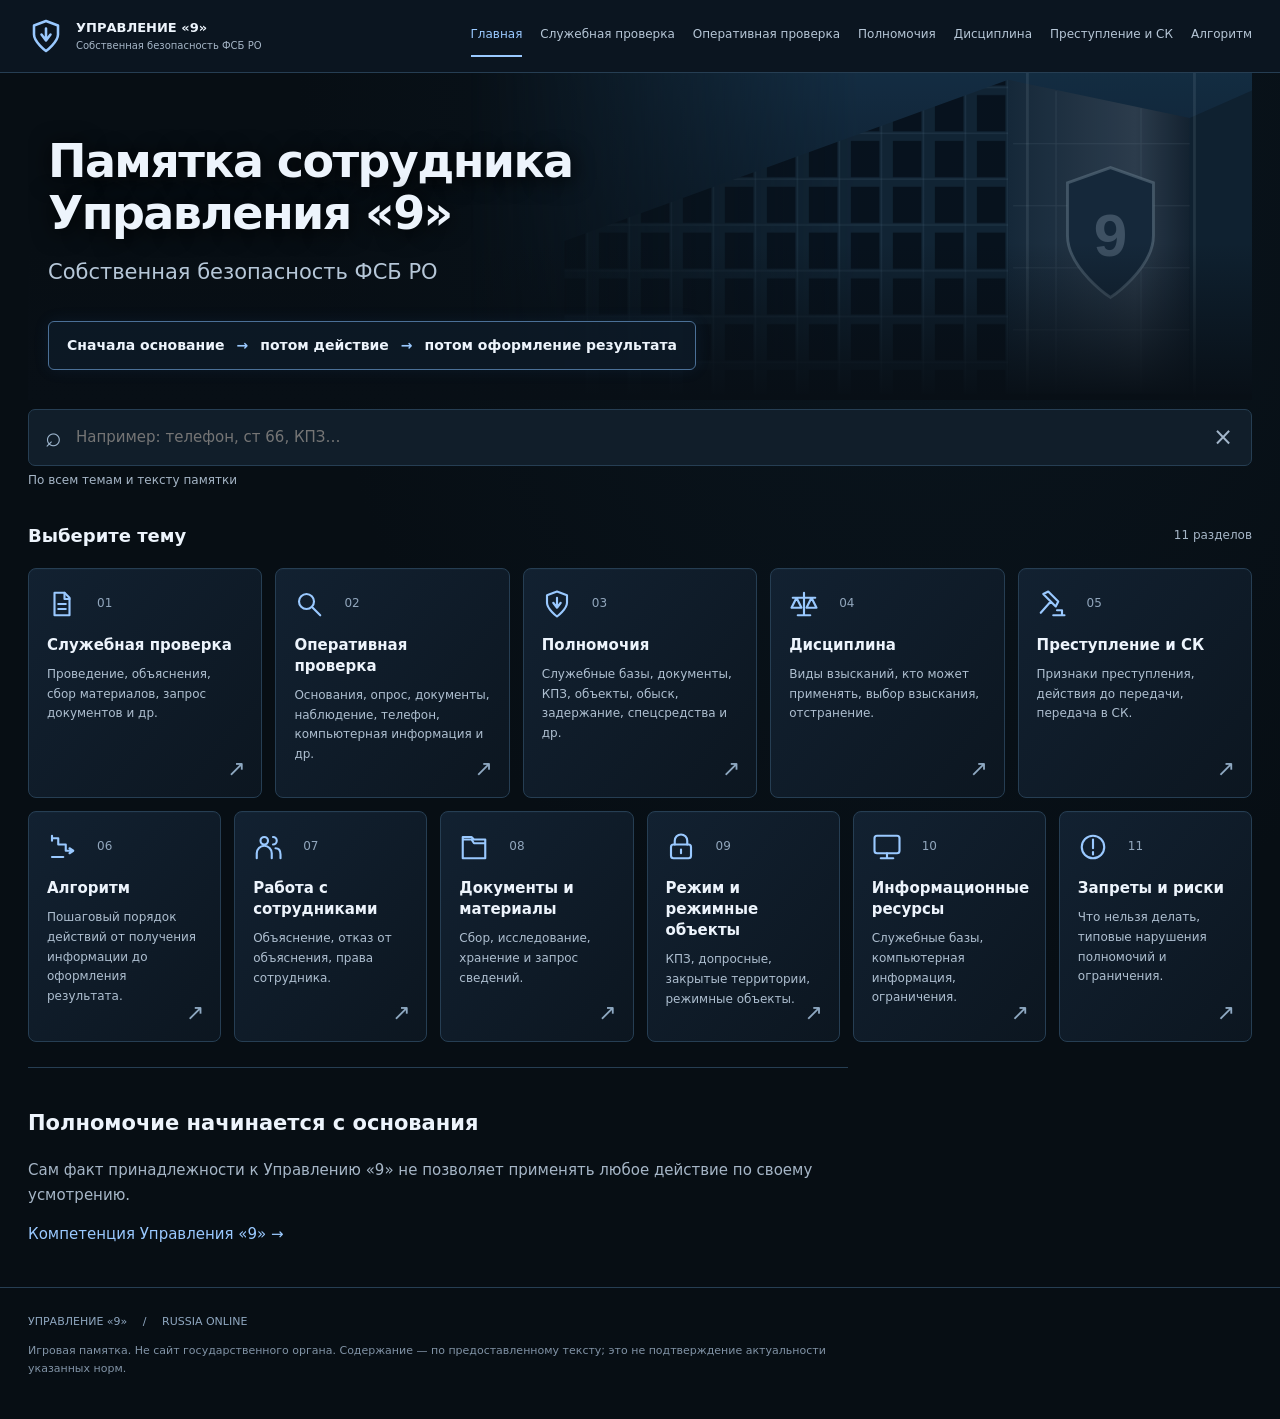
==== commit 296d9f03: "Match reference layout with architectural hero, SVG icons and semantic reading panels" ====
--- a/index.html
+++ b/index.html
@@ -1 +1 @@
-<!doctype html><html lang="ru"><head><meta charset="utf-8"><meta name="viewport" content="width=device-width,initial-scale=1"><meta name="description" content="Игровая памятка УП-9 Russia Online: основания, действия, ограничения."><title>Памятка сотрудника Управления «9» · УП-9</title><link rel="icon" href="favicon.svg"><link rel="stylesheet" href="style.css?v=cards-20260924"><script defer src="data.js?v=cards-20260924"></script><script defer src="app.js?v=cards-20260924"></script></head><body><a class="skip" href="#main">К содержанию</a><header><div class="topbar"><a class="brand" href="index.html"><span class="emblem">9</span><span>УПРАВЛЕНИЕ «9»<small>Собственная безопасность ФСБ РО</small></span></a><button id="menu-toggle" aria-expanded="false" aria-controls="navigation">Меню ☰</button><nav id="navigation" aria-label="Основная навигация"><a href="index.html" aria-current="page">Главная</a><a href="service-check.html">Служебная проверка</a><a href="operative-check.html">Оперативная проверка</a><a href="powers.html">Полномочия</a><a href="discipline.html">Дисциплина</a><a href="crime-sk.html">Преступление и СК</a><a href="algorithm.html">Алгоритм</a></nav></div></header><main id="main"><section class="hero"><div class="hero-art" aria-hidden="true"><span>09</span></div><p class="eyebrow">RUSSIA ONLINE / СЛУЖЕБНАЯ ПАМЯТКА</p><h1>Памятка сотрудника<br>Управления «9»</h1><p class="subtitle">Собственная безопасность ФСБ РО</p><div class="principle">Сначала основание <b>→</b> потом действие <b>→</b> потом оформление результата</div></section><section class="search-area" aria-label="Поиск по памятке"><label for="search">Найти действие, статью или правило</label><div class="search-box"><span aria-hidden="true">⌕</span><input id="search" type="search" placeholder="Например: телефон, ст 66, КПЗ…" autocomplete="off"><button id="clear-search" aria-label="Очистить поиск" type="button">×</button></div><p id="search-status" role="status">По всем темам и тексту памятки</p><div id="search-results" hidden></div></section><section aria-labelledby="topics-heading"><div class="section-head"><h2 id="topics-heading">Выберите тему</h2><span>11 разделов</span></div><div class="topic-grid"><a class="topic-card" href="service-check.html"><div class="card-top"><span class="icon" aria-hidden="true">▤</span><span>01</span></div><h3>Служебная проверка</h3><p>Проведение, объяснения, сбор материалов, запрос документов и др.</p><span class="arrow" aria-hidden="true">↗</span></a><a class="topic-card" href="operative-check.html"><div class="card-top"><span class="icon" aria-hidden="true">⌕</span><span>02</span></div><h3>Оперативная проверка</h3><p>Основания, опрос, документы, наблюдение, телефон, компьютерная информация и др.</p><span class="arrow" aria-hidden="true">↗</span></a><a class="topic-card" href="powers.html"><div class="card-top"><span class="icon" aria-hidden="true">◇</span><span>03</span></div><h3>Полномочия</h3><p>Служебные базы, документы, КПЗ, объекты, обыск, задержание, спецсредства и др.</p><span class="arrow" aria-hidden="true">↗</span></a><a class="topic-card" href="discipline.html"><div class="card-top"><span class="icon" aria-hidden="true">⚖</span><span>04</span></div><h3>Дисциплина</h3><p>Виды взысканий, кто может применять, выбор взыскания, отстранение.</p><span class="arrow" aria-hidden="true">↗</span></a><a class="topic-card" href="crime-sk.html"><div class="card-top"><span class="icon" aria-hidden="true">§</span><span>05</span></div><h3>Преступление и СК</h3><p>Признаки преступления, действия до передачи, передача в СК.</p><span class="arrow" aria-hidden="true">↗</span></a><a class="topic-card" href="algorithm.html"><div class="card-top"><span class="icon" aria-hidden="true">↳</span><span>06</span></div><h3>Алгоритм</h3><p>Пошаговый порядок действий от получения информации до оформления результата.</p><span class="arrow" aria-hidden="true">↗</span></a><a class="topic-card" href="employees.html"><div class="card-top"><span class="icon" aria-hidden="true">♧</span><span>07</span></div><h3>Работа с сотрудниками</h3><p>Объяснение, отказ от объяснения, права сотрудника.</p><span class="arrow" aria-hidden="true">↗</span></a><a class="topic-card" href="documents.html"><div class="card-top"><span class="icon" aria-hidden="true">▱</span><span>08</span></div><h3>Документы и материалы</h3><p>Сбор, исследование, хранение и запрос сведений.</p><span class="arrow" aria-hidden="true">↗</span></a><a class="topic-card" href="restricted.html"><div class="card-top"><span class="icon" aria-hidden="true">▣</span><span>09</span></div><h3>Режим и режимные объекты</h3><p>КПЗ, допросные, закрытые территории, режимные объекты.</p><span class="arrow" aria-hidden="true">↗</span></a><a class="topic-card" href="resources.html"><div class="card-top"><span class="icon" aria-hidden="true">▰</span><span>10</span></div><h3>Информационные ресурсы</h3><p>Служебные базы, компьютерная информация, ограничения.</p><span class="arrow" aria-hidden="true">↗</span></a><a class="topic-card" href="risks.html"><div class="card-top"><span class="icon" aria-hidden="true">!</span><span>11</span></div><h3>Запреты и риски</h3><p>Что нельзя делать, типовые нарушения полномочий и ограничения.</p><span class="arrow" aria-hidden="true">↗</span></a></div></section><section class="intro-note"><h2>Полномочие начинается с основания</h2><p>Сам факт принадлежности к Управлению «9» не позволяет применять любое действие по своему усмотрению.</p><a href="employees.html#section-1">Компетенция Управления «9» →</a></section></main><footer>УПРАВЛЕНИЕ «9» <span> / </span> RUSSIA ONLINE<p>Игровая памятка. Не сайт государственного органа. Содержание — по предоставленному тексту; это не подтверждение актуальности указанных норм.</p></footer><noscript><p class="nojs">Для поиска включите JavaScript. Все материалы доступны ниже.</p></noscript></body></html>+<!doctype html><html lang="ru"><head><meta charset="utf-8"><meta name="viewport" content="width=device-width,initial-scale=1"><meta name="description" content="Игровая памятка УП-9 Russia Online: основания, действия, ограничения."><title>Памятка сотрудника Управления «9» · УП-9</title><link rel="icon" href="favicon.svg"><link rel="stylesheet" href="style.css?v=reference-20260925"><script defer src="data.js?v=reference-20260925"></script><script defer src="app.js?v=reference-20260925"></script></head><body><a class="skip" href="#main">К содержанию</a><header><div class="topbar"><a class="brand" href="index.html"><span class="emblem"><svg viewBox="0 0 24 24" fill="none" stroke="currentColor" stroke-width="1.7" stroke-linecap="round" stroke-linejoin="round" aria-hidden="true"><path d="m12 2 8 3v6c0 5-8 11-8 11S4 16 4 11V5z"/><path d="M12 7v8m-3-4 3 4 3-4"/></svg></span><span>УПРАВЛЕНИЕ «9»<small>Собственная безопасность ФСБ РО</small></span></a><button id="menu-toggle" aria-expanded="false" aria-controls="navigation">Меню ☰</button><nav id="navigation" aria-label="Основная навигация"><a href="index.html" aria-current="page">Главная</a><a href="service-check.html">Служебная проверка</a><a href="operative-check.html">Оперативная проверка</a><a href="powers.html">Полномочия</a><a href="discipline.html">Дисциплина</a><a href="crime-sk.html">Преступление и СК</a><a href="algorithm.html">Алгоритм</a></nav></div></header><main id="main"><section class="hero"><div class="hero-art" aria-hidden="true"><svg viewBox="0 0 850 400" preserveAspectRatio="xMidYMid slice" xmlns="http://www.w3.org/2000/svg"><defs><linearGradient id="sky" x2="0" y2="1"><stop stop-color="#16324a"/><stop offset="1" stop-color="#060e17"/></linearGradient><linearGradient id="wall"><stop stop-color="#172b3d"/><stop offset=".7" stop-color="#304152"/><stop offset="1" stop-color="#152433"/></linearGradient><pattern id="windows" width="44" height="48" patternUnits="userSpaceOnUse"><rect width="44" height="48" fill="#122637"/><rect x="4" y="4" width="30" height="38" fill="#07121e"/><path d="M36 0v48M0 44h44" stroke="#54718a" stroke-opacity=".3"/></pattern></defs><rect width="850" height="400" fill="url(#sky)"/><path d="M100 205 565 36v364H100z" fill="url(#windows)"/><path d="m565 36 190 40v324H565z" fill="url(#wall)"/><path d="M755 76 850 34v366h-95z" fill="#102333"/><g stroke="#8ca0af" opacity=".15"><path d="M570 103h185M570 168h185M570 233h185M570 298h185M615 48v352M704 66v334"/></g><path d="m627 144 45-16 45 16v55c0 35-45 65-45 65s-45-30-45-65z" fill="#172b3e" stroke="#75899a" stroke-opacity=".5" stroke-width="3"/><text x="672" y="221" text-anchor="middle" font-family="sans-serif" font-size="63" font-weight="700" fill="#718699" opacity=".5">9</text><path d="M50 365h800v35H50z" fill="#07111a"/><path d="M585 0v400M760 0v400" stroke="#b6c8d7" stroke-opacity=".12" stroke-width="3"/></svg></div><p class="eyebrow">RUSSIA ONLINE / СЛУЖЕБНАЯ ПАМЯТКА</p><h1>Памятка сотрудника<br>Управления «9»</h1><p class="subtitle">Собственная безопасность ФСБ РО</p><div class="principle">Сначала основание <b>→</b> потом действие <b>→</b> потом оформление результата</div></section><section class="search-area" aria-label="Поиск по памятке"><label for="search">Найти действие, статью или правило</label><div class="search-box"><span aria-hidden="true">⌕</span><input id="search" type="search" placeholder="Например: телефон, ст 66, КПЗ…" autocomplete="off"><button id="clear-search" aria-label="Очистить поиск" type="button">×</button></div><p id="search-status" role="status">По всем темам и тексту памятки</p><div id="search-results" hidden></div></section><section aria-labelledby="topics-heading"><div class="section-head"><h2 id="topics-heading">Выберите тему</h2><span>11 разделов</span></div><div class="topic-grid"><a class="topic-card" href="service-check.html"><div class="card-top"><span class="icon" aria-hidden="true"><svg viewBox="0 0 24 24" fill="none" stroke="currentColor" stroke-width="1.7" stroke-linecap="round" stroke-linejoin="round" aria-hidden="true"><path d="M6 3h8l4 4v14H6z"/><path d="M14 3v5h4M9 12h6M9 16h6"/></svg></span><span>01</span></div><h3>Служебная проверка</h3><p>Проведение, объяснения, сбор материалов, запрос документов и др.</p><span class="arrow" aria-hidden="true">↗</span></a><a class="topic-card" href="operative-check.html"><div class="card-top"><span class="icon" aria-hidden="true"><svg viewBox="0 0 24 24" fill="none" stroke="currentColor" stroke-width="1.7" stroke-linecap="round" stroke-linejoin="round" aria-hidden="true"><circle cx="10" cy="10" r="6"/><path d="m15 15 6 6"/></svg></span><span>02</span></div><h3>Оперативная проверка</h3><p>Основания, опрос, документы, наблюдение, телефон, компьютерная информация и др.</p><span class="arrow" aria-hidden="true">↗</span></a><a class="topic-card" href="powers.html"><div class="card-top"><span class="icon" aria-hidden="true"><svg viewBox="0 0 24 24" fill="none" stroke="currentColor" stroke-width="1.7" stroke-linecap="round" stroke-linejoin="round" aria-hidden="true"><path d="m12 2 8 3v6c0 5-8 11-8 11S4 16 4 11V5z"/><path d="M12 7v8m-3-4 3 4 3-4"/></svg></span><span>03</span></div><h3>Полномочия</h3><p>Служебные базы, документы, КПЗ, объекты, обыск, задержание, спецсредства и др.</p><span class="arrow" aria-hidden="true">↗</span></a><a class="topic-card" href="discipline.html"><div class="card-top"><span class="icon" aria-hidden="true"><svg viewBox="0 0 24 24" fill="none" stroke="currentColor" stroke-width="1.7" stroke-linecap="round" stroke-linejoin="round" aria-hidden="true"><path d="M12 3v18M7 21h10M3 7h18M6 7l-4 8h8zm12 0-4 8h8z"/></svg></span><span>04</span></div><h3>Дисциплина</h3><p>Виды взысканий, кто может применять, выбор взыскания, отстранение.</p><span class="arrow" aria-hidden="true">↗</span></a><a class="topic-card" href="crime-sk.html"><div class="card-top"><span class="icon" aria-hidden="true"><svg viewBox="0 0 24 24" fill="none" stroke="currentColor" stroke-width="1.7" stroke-linecap="round" stroke-linejoin="round" aria-hidden="true"><path d="m5 4 4-2 8 8-2 4zM11 10l-8 9M13 21h9M16 17h4v4"/></svg></span><span>05</span></div><h3>Преступление и СК</h3><p>Признаки преступления, действия до передачи, передача в СК.</p><span class="arrow" aria-hidden="true">↗</span></a><a class="topic-card" href="algorithm.html"><div class="card-top"><span class="icon" aria-hidden="true"><svg viewBox="0 0 24 24" fill="none" stroke="currentColor" stroke-width="1.7" stroke-linecap="round" stroke-linejoin="round" aria-hidden="true"><path d="M4 5h5v5h6v5h5M4 3v4M18 13l3 2-3 2M4 20h9"/></svg></span><span>06</span></div><h3>Алгоритм</h3><p>Пошаговый порядок действий от получения информации до оформления результата.</p><span class="arrow" aria-hidden="true">↗</span></a><a class="topic-card" href="employees.html"><div class="card-top"><span class="icon" aria-hidden="true"><svg viewBox="0 0 24 24" fill="none" stroke="currentColor" stroke-width="1.7" stroke-linecap="round" stroke-linejoin="round" aria-hidden="true"><circle cx="9" cy="7" r="3"/><path d="M3 21v-4a6 6 0 0 1 12 0v4M16 4a3 3 0 0 1 0 6M18 13c3 0 4 2 4 5v3"/></svg></span><span>07</span></div><h3>Работа с сотрудниками</h3><p>Объяснение, отказ от объяснения, права сотрудника.</p><span class="arrow" aria-hidden="true">↗</span></a><a class="topic-card" href="documents.html"><div class="card-top"><span class="icon" aria-hidden="true"><svg viewBox="0 0 24 24" fill="none" stroke="currentColor" stroke-width="1.7" stroke-linecap="round" stroke-linejoin="round" aria-hidden="true"><path d="M3 6h7l2 3h9v12H3zM3 6V4h7l2 2h9v3"/></svg></span><span>08</span></div><h3>Документы и материалы</h3><p>Сбор, исследование, хранение и запрос сведений.</p><span class="arrow" aria-hidden="true">↗</span></a><a class="topic-card" href="restricted.html"><div class="card-top"><span class="icon" aria-hidden="true"><svg viewBox="0 0 24 24" fill="none" stroke="currentColor" stroke-width="1.7" stroke-linecap="round" stroke-linejoin="round" aria-hidden="true"><rect x="4" y="10" width="16" height="11" rx="2"/><path d="M7 10V7a5 5 0 0 1 10 0v3M12 14v3"/></svg></span><span>09</span></div><h3>Режим и режимные объекты</h3><p>КПЗ, допросные, закрытые территории, режимные объекты.</p><span class="arrow" aria-hidden="true">↗</span></a><a class="topic-card" href="resources.html"><div class="card-top"><span class="icon" aria-hidden="true"><svg viewBox="0 0 24 24" fill="none" stroke="currentColor" stroke-width="1.7" stroke-linecap="round" stroke-linejoin="round" aria-hidden="true"><rect x="2" y="3" width="20" height="14" rx="2"/><path d="M12 17v4M7 21h10"/></svg></span><span>10</span></div><h3>Информационные ресурсы</h3><p>Служебные базы, компьютерная информация, ограничения.</p><span class="arrow" aria-hidden="true">↗</span></a><a class="topic-card" href="risks.html"><div class="card-top"><span class="icon" aria-hidden="true"><svg viewBox="0 0 24 24" fill="none" stroke="currentColor" stroke-width="1.7" stroke-linecap="round" stroke-linejoin="round" aria-hidden="true"><circle cx="12" cy="12" r="9"/><path d="M12 6v7m0 3v2"/></svg></span><span>11</span></div><h3>Запреты и риски</h3><p>Что нельзя делать, типовые нарушения полномочий и ограничения.</p><span class="arrow" aria-hidden="true">↗</span></a></div></section><section class="intro-note"><h2>Полномочие начинается с основания</h2><p>Сам факт принадлежности к Управлению «9» не позволяет применять любое действие по своему усмотрению.</p><a href="employees.html#section-1">Компетенция Управления «9» →</a></section></main><footer>УПРАВЛЕНИЕ «9» <span> / </span> RUSSIA ONLINE<p>Игровая памятка. Не сайт государственного органа. Содержание — по предоставленному тексту; это не подтверждение актуальности указанных норм.</p></footer><noscript><p class="nojs">Для поиска включите JavaScript. Все материалы доступны ниже.</p></noscript></body></html>
--- a/style.css
+++ b/style.css
@@ -2,3 +2,7 @@
 @media(max-width:1199px){.topic-grid{grid-template-columns:repeat(3,minmax(0,1fr))}.topic-card,.topic-card:nth-child(-n+5){grid-column:auto}.topbar nav{gap:10px;font-size:11px}.workspace{grid-template-columns:245px minmax(0,1fr)}}
 @media(max-width:900px){.topbar{flex-wrap:wrap}#menu-toggle{display:block;background:#15283b;border:1px solid var(--line);color:#edf4fc;border-radius:6px;padding:7px 12px}.topbar nav{display:none;flex-basis:100%;flex-wrap:wrap}.topbar nav.open{display:flex}.workspace{grid-template-columns:220px minmax(0,1fr)}}
 @media(max-width:650px){main,footer{padding-left:16px;padding-right:16px}.topbar{padding:14px 16px}.brand{font-size:11px}.brand small{font-size:9px}.hero{padding:30px 0 20px}.hero h1{font-size:34px}.hero-art{left:30%;opacity:.55}.subtitle{font-size:16px}.principle{font-size:12px;gap:5px 8px;padding:12px}.topic-grid{grid-template-columns:repeat(2,minmax(0,1fr));gap:10px}.topic-card{padding:17px 13px 32px;min-height:220px}.topic-card h3{font-size:14px}.card-top{gap:12px}.workspace{display:block}.workspace aside{position:static;margin-bottom:16px}.workspace aside label{display:block;font-size:12px;color:var(--muted);margin-bottom:6px}.workspace select{display:block;width:100%;min-width:0;padding:12px;background:#162b40;color:#edf4fc;border:1px solid #4d759b;border-radius:6px}.subsections{display:none}.material{padding:15px}.meaning{padding:14px}.topic-heading{gap:12px}.topic-heading h1{font-size:27px}.topic-heading .icon{display:none}.topic-heading .subtitle{font-size:13px}.article-heading h2{font-size:21px}.search-box input{font-size:14px;padding:12px 10px}.step{gap:10px;padding:12px}}
+/* Reference layout: architectural header, consistent icons, readable semantic panels. */
+body{background:radial-gradient(ellipse at 72% 8%,#11263650,transparent 48%),#070e14}.topbar{padding-top:15px;padding-bottom:15px}main,footer{max-width:1340px}.hero{min-height:315px;padding:48px 20px 30px}.hero-art{inset:0 -28px 0 36%;opacity:.9;mask-image:linear-gradient(90deg,transparent,#000 48%);background:none;display:block}.hero-art>svg{width:100%;height:100%;object-fit:cover}.hero:after{content:'';position:absolute;inset:0;z-index:-1;background:linear-gradient(0deg,#080f16,transparent 48%)}.hero h1{font-size:46px;max-width:750px;text-shadow:0 3px 22px #000}.hero .subtitle{font-size:21px}.eyebrow{display:none}.principle{margin-top:6px;background:#0d1a28ce;border-color:#4b7097;box-shadow:0 0 16px #3c7ac11a}.icon svg{display:block;width:30px;height:30px}.emblem{border:none;padding:0;width:36px;height:42px}.emblem svg{width:100%;height:100%}.topic-card{background:linear-gradient(130deg,#122131,#0c1620);min-height:205px;padding:20px 18px 32px;box-shadow:inset 0 1px #6e9bc208}.topic-card h3{margin-top:16px}.topic-grid{gap:13px}.search-area{margin-top:9px}.search-area>label{position:absolute;width:1px;height:1px;overflow:hidden;clip-path:inset(50%)}#search-status{margin-top:5px;min-height:18px}.section-head{margin-top:0}.topic-heading .icon{display:inline-block;vertical-align:middle;margin-right:10px}.topic-heading .icon svg{width:43px;height:46px}.workspace{grid-template-columns:290px minmax(0,1fr);gap:23px}.subsections a{min-height:65px;padding:15px 18px;font-size:14px;background:linear-gradient(110deg,#122130,#0c1721)}.side-icon{flex-shrink:0;width:22px;height:24px;color:#a2c5f1}.side-icon svg{width:22px;height:24px}.material{padding:22px;background:linear-gradient(120deg,#101e2b,#0b1620)}.answer-stack{display:grid;gap:10px}.answer-block{display:grid;grid-template-columns:38px minmax(0,1fr);gap:13px;border:1px solid #263747;border-radius:7px;padding:16px;background:linear-gradient(110deg,#172635,#12202c)}.answer-block h3{margin:0 0 6px;font-size:14px}.answer-block p{margin:0;color:#c3d0dc;font-size:14px;line-height:1.7}.block-icon{width:32px;height:32px;display:grid;place-items:center;border-radius:7px;background:#ffffff06}.block-icon svg{width:25px;height:25px}.answer-block.green{color:#7ce4aa}.answer-block.green .block-icon{background:#19513366}.answer-block.blue{color:#9dc8ff}.answer-block.blue .block-icon{background:#224e8466}.answer-block.amber{color:#e8be70}.answer-block.amber .block-icon{background:#61441a66}.answer-block.purple{color:#bd9aec}.answer-block.purple .block-icon{background:#49327266}.answer-block.red{color:#f19aa3}.answer-block.red .block-icon{background:#70323c66}.full-text{margin-top:19px;border-top:1px solid #283c4e;padding-top:15px}.full-text>summary{cursor:pointer;color:#9eb6ce;font-size:13px}.intro-note{margin-top:25px}.article-heading{margin-bottom:18px}.topic-heading{margin-bottom:22px}.topic-heading+.search-area{margin-bottom:20px}
+@media(max-width:900px){.workspace{grid-template-columns:235px minmax(0,1fr)}.hero h1{font-size:40px}.topbar nav{font-size:12px}}
+@media(max-width:650px){.hero{min-height:290px;padding:34px 0 24px}.hero h1{font-size:33px}.hero .subtitle{font-size:16px}.hero-art{inset:0 -16px 0 14%;opacity:.45}.principle{font-size:12px}.topic-card{padding:17px 13px 30px;min-height:215px}.workspace{display:block}.topic-heading .icon{display:none}.answer-block{grid-template-columns:28px minmax(0,1fr);gap:10px;padding:13px 10px}.block-icon{width:27px;height:29px}.block-icon svg{width:22px;height:22px}.answer-block p{font-size:13px}.material{padding:14px}.article-heading h2{font-size:21px}.hero h1{max-width:360px}}
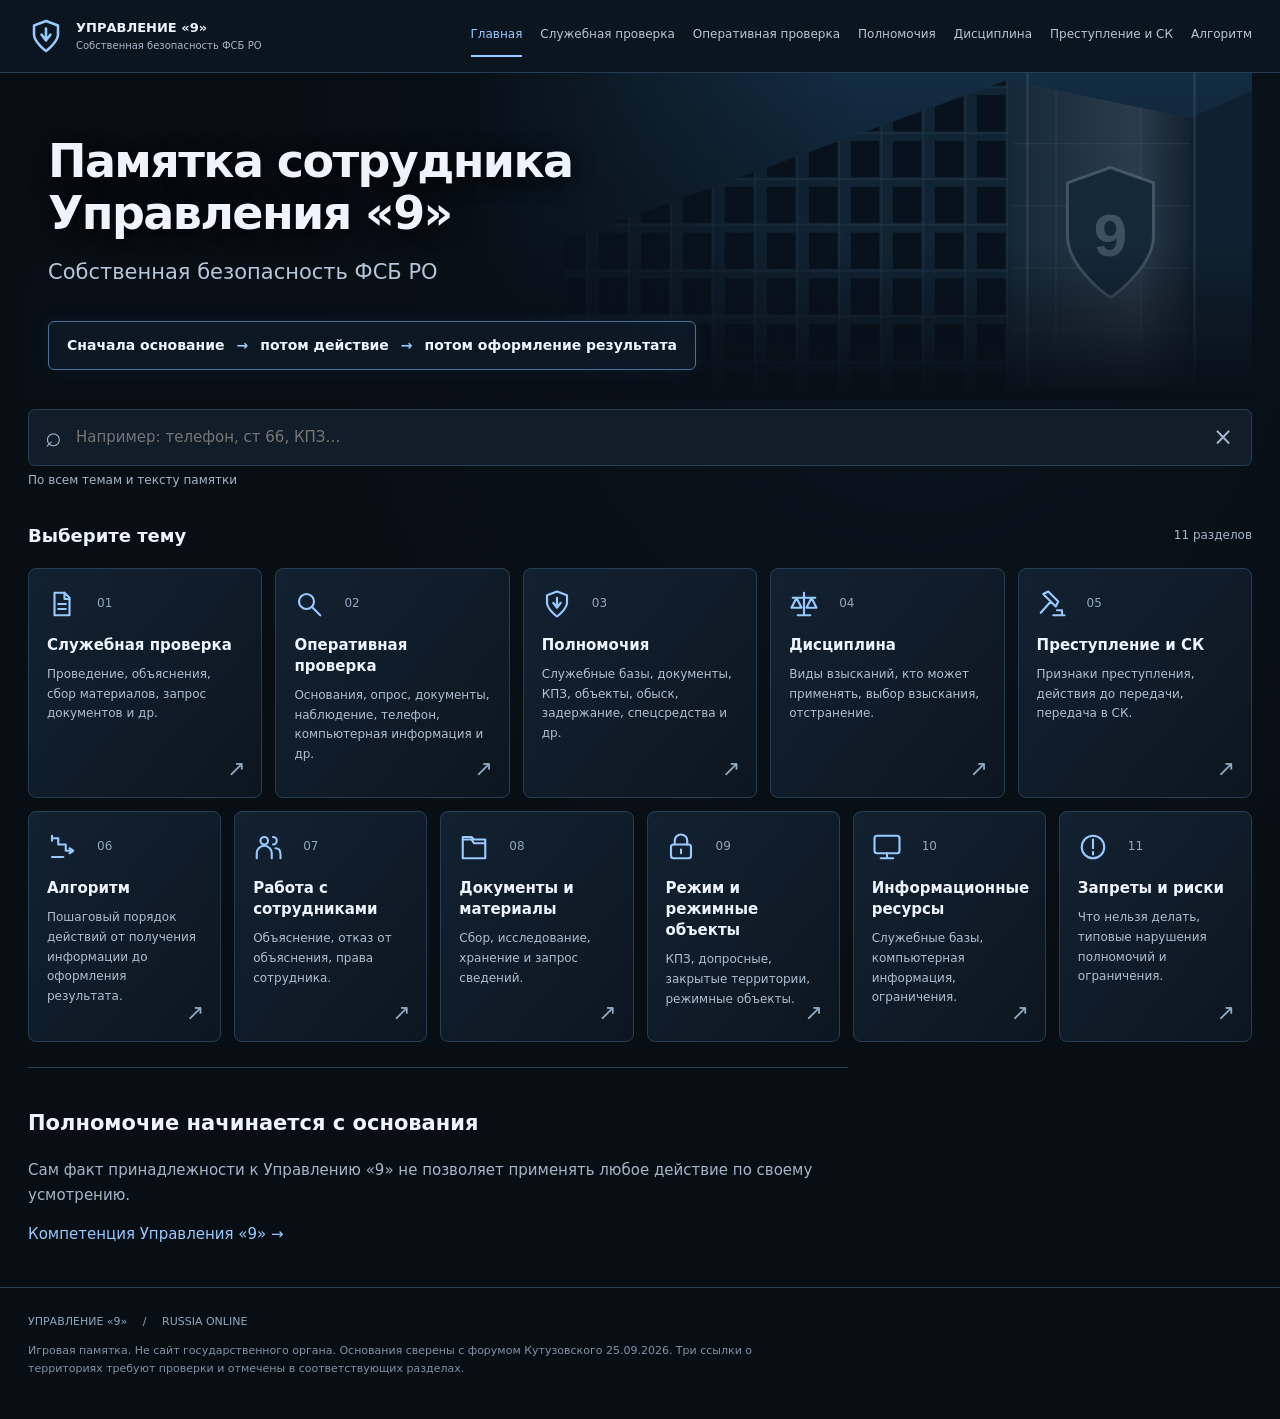
==== commit 3d3d57b2: "Verify all legal bases against Kutuzovsky forum and flag missing territory articles" ====
--- a/index.html
+++ b/index.html
@@ -1 +1 @@
-<!doctype html><html lang="ru"><head><meta charset="utf-8"><meta name="viewport" content="width=device-width,initial-scale=1"><meta name="description" content="Игровая памятка УП-9 Russia Online: основания, действия, ограничения."><title>Памятка сотрудника Управления «9» · УП-9</title><link rel="icon" href="favicon.svg"><link rel="stylesheet" href="style.css?v=reference-20260925"><script defer src="data.js?v=reference-20260925"></script><script defer src="app.js?v=reference-20260925"></script></head><body><a class="skip" href="#main">К содержанию</a><header><div class="topbar"><a class="brand" href="index.html"><span class="emblem"><svg viewBox="0 0 24 24" fill="none" stroke="currentColor" stroke-width="1.7" stroke-linecap="round" stroke-linejoin="round" aria-hidden="true"><path d="m12 2 8 3v6c0 5-8 11-8 11S4 16 4 11V5z"/><path d="M12 7v8m-3-4 3 4 3-4"/></svg></span><span>УПРАВЛЕНИЕ «9»<small>Собственная безопасность ФСБ РО</small></span></a><button id="menu-toggle" aria-expanded="false" aria-controls="navigation">Меню ☰</button><nav id="navigation" aria-label="Основная навигация"><a href="index.html" aria-current="page">Главная</a><a href="service-check.html">Служебная проверка</a><a href="operative-check.html">Оперативная проверка</a><a href="powers.html">Полномочия</a><a href="discipline.html">Дисциплина</a><a href="crime-sk.html">Преступление и СК</a><a href="algorithm.html">Алгоритм</a></nav></div></header><main id="main"><section class="hero"><div class="hero-art" aria-hidden="true"><svg viewBox="0 0 850 400" preserveAspectRatio="xMidYMid slice" xmlns="http://www.w3.org/2000/svg"><defs><linearGradient id="sky" x2="0" y2="1"><stop stop-color="#16324a"/><stop offset="1" stop-color="#060e17"/></linearGradient><linearGradient id="wall"><stop stop-color="#172b3d"/><stop offset=".7" stop-color="#304152"/><stop offset="1" stop-color="#152433"/></linearGradient><pattern id="windows" width="44" height="48" patternUnits="userSpaceOnUse"><rect width="44" height="48" fill="#122637"/><rect x="4" y="4" width="30" height="38" fill="#07121e"/><path d="M36 0v48M0 44h44" stroke="#54718a" stroke-opacity=".3"/></pattern></defs><rect width="850" height="400" fill="url(#sky)"/><path d="M100 205 565 36v364H100z" fill="url(#windows)"/><path d="m565 36 190 40v324H565z" fill="url(#wall)"/><path d="M755 76 850 34v366h-95z" fill="#102333"/><g stroke="#8ca0af" opacity=".15"><path d="M570 103h185M570 168h185M570 233h185M570 298h185M615 48v352M704 66v334"/></g><path d="m627 144 45-16 45 16v55c0 35-45 65-45 65s-45-30-45-65z" fill="#172b3e" stroke="#75899a" stroke-opacity=".5" stroke-width="3"/><text x="672" y="221" text-anchor="middle" font-family="sans-serif" font-size="63" font-weight="700" fill="#718699" opacity=".5">9</text><path d="M50 365h800v35H50z" fill="#07111a"/><path d="M585 0v400M760 0v400" stroke="#b6c8d7" stroke-opacity=".12" stroke-width="3"/></svg></div><p class="eyebrow">RUSSIA ONLINE / СЛУЖЕБНАЯ ПАМЯТКА</p><h1>Памятка сотрудника<br>Управления «9»</h1><p class="subtitle">Собственная безопасность ФСБ РО</p><div class="principle">Сначала основание <b>→</b> потом действие <b>→</b> потом оформление результата</div></section><section class="search-area" aria-label="Поиск по памятке"><label for="search">Найти действие, статью или правило</label><div class="search-box"><span aria-hidden="true">⌕</span><input id="search" type="search" placeholder="Например: телефон, ст 66, КПЗ…" autocomplete="off"><button id="clear-search" aria-label="Очистить поиск" type="button">×</button></div><p id="search-status" role="status">По всем темам и тексту памятки</p><div id="search-results" hidden></div></section><section aria-labelledby="topics-heading"><div class="section-head"><h2 id="topics-heading">Выберите тему</h2><span>11 разделов</span></div><div class="topic-grid"><a class="topic-card" href="service-check.html"><div class="card-top"><span class="icon" aria-hidden="true"><svg viewBox="0 0 24 24" fill="none" stroke="currentColor" stroke-width="1.7" stroke-linecap="round" stroke-linejoin="round" aria-hidden="true"><path d="M6 3h8l4 4v14H6z"/><path d="M14 3v5h4M9 12h6M9 16h6"/></svg></span><span>01</span></div><h3>Служебная проверка</h3><p>Проведение, объяснения, сбор материалов, запрос документов и др.</p><span class="arrow" aria-hidden="true">↗</span></a><a class="topic-card" href="operative-check.html"><div class="card-top"><span class="icon" aria-hidden="true"><svg viewBox="0 0 24 24" fill="none" stroke="currentColor" stroke-width="1.7" stroke-linecap="round" stroke-linejoin="round" aria-hidden="true"><circle cx="10" cy="10" r="6"/><path d="m15 15 6 6"/></svg></span><span>02</span></div><h3>Оперативная проверка</h3><p>Основания, опрос, документы, наблюдение, телефон, компьютерная информация и др.</p><span class="arrow" aria-hidden="true">↗</span></a><a class="topic-card" href="powers.html"><div class="card-top"><span class="icon" aria-hidden="true"><svg viewBox="0 0 24 24" fill="none" stroke="currentColor" stroke-width="1.7" stroke-linecap="round" stroke-linejoin="round" aria-hidden="true"><path d="m12 2 8 3v6c0 5-8 11-8 11S4 16 4 11V5z"/><path d="M12 7v8m-3-4 3 4 3-4"/></svg></span><span>03</span></div><h3>Полномочия</h3><p>Служебные базы, документы, КПЗ, объекты, обыск, задержание, спецсредства и др.</p><span class="arrow" aria-hidden="true">↗</span></a><a class="topic-card" href="discipline.html"><div class="card-top"><span class="icon" aria-hidden="true"><svg viewBox="0 0 24 24" fill="none" stroke="currentColor" stroke-width="1.7" stroke-linecap="round" stroke-linejoin="round" aria-hidden="true"><path d="M12 3v18M7 21h10M3 7h18M6 7l-4 8h8zm12 0-4 8h8z"/></svg></span><span>04</span></div><h3>Дисциплина</h3><p>Виды взысканий, кто может применять, выбор взыскания, отстранение.</p><span class="arrow" aria-hidden="true">↗</span></a><a class="topic-card" href="crime-sk.html"><div class="card-top"><span class="icon" aria-hidden="true"><svg viewBox="0 0 24 24" fill="none" stroke="currentColor" stroke-width="1.7" stroke-linecap="round" stroke-linejoin="round" aria-hidden="true"><path d="m5 4 4-2 8 8-2 4zM11 10l-8 9M13 21h9M16 17h4v4"/></svg></span><span>05</span></div><h3>Преступление и СК</h3><p>Признаки преступления, действия до передачи, передача в СК.</p><span class="arrow" aria-hidden="true">↗</span></a><a class="topic-card" href="algorithm.html"><div class="card-top"><span class="icon" aria-hidden="true"><svg viewBox="0 0 24 24" fill="none" stroke="currentColor" stroke-width="1.7" stroke-linecap="round" stroke-linejoin="round" aria-hidden="true"><path d="M4 5h5v5h6v5h5M4 3v4M18 13l3 2-3 2M4 20h9"/></svg></span><span>06</span></div><h3>Алгоритм</h3><p>Пошаговый порядок действий от получения информации до оформления результата.</p><span class="arrow" aria-hidden="true">↗</span></a><a class="topic-card" href="employees.html"><div class="card-top"><span class="icon" aria-hidden="true"><svg viewBox="0 0 24 24" fill="none" stroke="currentColor" stroke-width="1.7" stroke-linecap="round" stroke-linejoin="round" aria-hidden="true"><circle cx="9" cy="7" r="3"/><path d="M3 21v-4a6 6 0 0 1 12 0v4M16 4a3 3 0 0 1 0 6M18 13c3 0 4 2 4 5v3"/></svg></span><span>07</span></div><h3>Работа с сотрудниками</h3><p>Объяснение, отказ от объяснения, права сотрудника.</p><span class="arrow" aria-hidden="true">↗</span></a><a class="topic-card" href="documents.html"><div class="card-top"><span class="icon" aria-hidden="true"><svg viewBox="0 0 24 24" fill="none" stroke="currentColor" stroke-width="1.7" stroke-linecap="round" stroke-linejoin="round" aria-hidden="true"><path d="M3 6h7l2 3h9v12H3zM3 6V4h7l2 2h9v3"/></svg></span><span>08</span></div><h3>Документы и материалы</h3><p>Сбор, исследование, хранение и запрос сведений.</p><span class="arrow" aria-hidden="true">↗</span></a><a class="topic-card" href="restricted.html"><div class="card-top"><span class="icon" aria-hidden="true"><svg viewBox="0 0 24 24" fill="none" stroke="currentColor" stroke-width="1.7" stroke-linecap="round" stroke-linejoin="round" aria-hidden="true"><rect x="4" y="10" width="16" height="11" rx="2"/><path d="M7 10V7a5 5 0 0 1 10 0v3M12 14v3"/></svg></span><span>09</span></div><h3>Режим и режимные объекты</h3><p>КПЗ, допросные, закрытые территории, режимные объекты.</p><span class="arrow" aria-hidden="true">↗</span></a><a class="topic-card" href="resources.html"><div class="card-top"><span class="icon" aria-hidden="true"><svg viewBox="0 0 24 24" fill="none" stroke="currentColor" stroke-width="1.7" stroke-linecap="round" stroke-linejoin="round" aria-hidden="true"><rect x="2" y="3" width="20" height="14" rx="2"/><path d="M12 17v4M7 21h10"/></svg></span><span>10</span></div><h3>Информационные ресурсы</h3><p>Служебные базы, компьютерная информация, ограничения.</p><span class="arrow" aria-hidden="true">↗</span></a><a class="topic-card" href="risks.html"><div class="card-top"><span class="icon" aria-hidden="true"><svg viewBox="0 0 24 24" fill="none" stroke="currentColor" stroke-width="1.7" stroke-linecap="round" stroke-linejoin="round" aria-hidden="true"><circle cx="12" cy="12" r="9"/><path d="M12 6v7m0 3v2"/></svg></span><span>11</span></div><h3>Запреты и риски</h3><p>Что нельзя делать, типовые нарушения полномочий и ограничения.</p><span class="arrow" aria-hidden="true">↗</span></a></div></section><section class="intro-note"><h2>Полномочие начинается с основания</h2><p>Сам факт принадлежности к Управлению «9» не позволяет применять любое действие по своему усмотрению.</p><a href="employees.html#section-1">Компетенция Управления «9» →</a></section></main><footer>УПРАВЛЕНИЕ «9» <span> / </span> RUSSIA ONLINE<p>Игровая памятка. Не сайт государственного органа. Содержание — по предоставленному тексту; это не подтверждение актуальности указанных норм.</p></footer><noscript><p class="nojs">Для поиска включите JavaScript. Все материалы доступны ниже.</p></noscript></body></html>+<!doctype html><html lang="ru"><head><meta charset="utf-8"><meta name="viewport" content="width=device-width,initial-scale=1"><meta name="description" content="Игровая памятка УП-9 Russia Online: основания, действия, ограничения."><title>Памятка сотрудника Управления «9» · УП-9</title><link rel="icon" href="favicon.svg"><link rel="stylesheet" href="style.css?v=legal-20260925"><script defer src="data.js?v=legal-20260925"></script><script defer src="app.js?v=legal-20260925"></script></head><body><a class="skip" href="#main">К содержанию</a><header><div class="topbar"><a class="brand" href="index.html"><span class="emblem"><svg viewBox="0 0 24 24" fill="none" stroke="currentColor" stroke-width="1.7" stroke-linecap="round" stroke-linejoin="round" aria-hidden="true"><path d="m12 2 8 3v6c0 5-8 11-8 11S4 16 4 11V5z"/><path d="M12 7v8m-3-4 3 4 3-4"/></svg></span><span>УПРАВЛЕНИЕ «9»<small>Собственная безопасность ФСБ РО</small></span></a><button id="menu-toggle" aria-expanded="false" aria-controls="navigation">Меню ☰</button><nav id="navigation" aria-label="Основная навигация"><a href="index.html" aria-current="page">Главная</a><a href="service-check.html">Служебная проверка</a><a href="operative-check.html">Оперативная проверка</a><a href="powers.html">Полномочия</a><a href="discipline.html">Дисциплина</a><a href="crime-sk.html">Преступление и СК</a><a href="algorithm.html">Алгоритм</a></nav></div></header><main id="main"><section class="hero"><div class="hero-art" aria-hidden="true"><svg viewBox="0 0 850 400" preserveAspectRatio="xMidYMid slice" xmlns="http://www.w3.org/2000/svg"><defs><linearGradient id="sky" x2="0" y2="1"><stop stop-color="#16324a"/><stop offset="1" stop-color="#060e17"/></linearGradient><linearGradient id="wall"><stop stop-color="#172b3d"/><stop offset=".7" stop-color="#304152"/><stop offset="1" stop-color="#152433"/></linearGradient><pattern id="windows" width="44" height="48" patternUnits="userSpaceOnUse"><rect width="44" height="48" fill="#122637"/><rect x="4" y="4" width="30" height="38" fill="#07121e"/><path d="M36 0v48M0 44h44" stroke="#54718a" stroke-opacity=".3"/></pattern></defs><rect width="850" height="400" fill="url(#sky)"/><path d="M100 205 565 36v364H100z" fill="url(#windows)"/><path d="m565 36 190 40v324H565z" fill="url(#wall)"/><path d="M755 76 850 34v366h-95z" fill="#102333"/><g stroke="#8ca0af" opacity=".15"><path d="M570 103h185M570 168h185M570 233h185M570 298h185M615 48v352M704 66v334"/></g><path d="m627 144 45-16 45 16v55c0 35-45 65-45 65s-45-30-45-65z" fill="#172b3e" stroke="#75899a" stroke-opacity=".5" stroke-width="3"/><text x="672" y="221" text-anchor="middle" font-family="sans-serif" font-size="63" font-weight="700" fill="#718699" opacity=".5">9</text><path d="M50 365h800v35H50z" fill="#07111a"/><path d="M585 0v400M760 0v400" stroke="#b6c8d7" stroke-opacity=".12" stroke-width="3"/></svg></div><p class="eyebrow">RUSSIA ONLINE / СЛУЖЕБНАЯ ПАМЯТКА</p><h1>Памятка сотрудника<br>Управления «9»</h1><p class="subtitle">Собственная безопасность ФСБ РО</p><div class="principle">Сначала основание <b>→</b> потом действие <b>→</b> потом оформление результата</div></section><section class="search-area" aria-label="Поиск по памятке"><label for="search">Найти действие, статью или правило</label><div class="search-box"><span aria-hidden="true">⌕</span><input id="search" type="search" placeholder="Например: телефон, ст 66, КПЗ…" autocomplete="off"><button id="clear-search" aria-label="Очистить поиск" type="button">×</button></div><p id="search-status" role="status">По всем темам и тексту памятки</p><div id="search-results" hidden></div></section><section aria-labelledby="topics-heading"><div class="section-head"><h2 id="topics-heading">Выберите тему</h2><span>11 разделов</span></div><div class="topic-grid"><a class="topic-card" href="service-check.html"><div class="card-top"><span class="icon" aria-hidden="true"><svg viewBox="0 0 24 24" fill="none" stroke="currentColor" stroke-width="1.7" stroke-linecap="round" stroke-linejoin="round" aria-hidden="true"><path d="M6 3h8l4 4v14H6z"/><path d="M14 3v5h4M9 12h6M9 16h6"/></svg></span><span>01</span></div><h3>Служебная проверка</h3><p>Проведение, объяснения, сбор материалов, запрос документов и др.</p><span class="arrow" aria-hidden="true">↗</span></a><a class="topic-card" href="operative-check.html"><div class="card-top"><span class="icon" aria-hidden="true"><svg viewBox="0 0 24 24" fill="none" stroke="currentColor" stroke-width="1.7" stroke-linecap="round" stroke-linejoin="round" aria-hidden="true"><circle cx="10" cy="10" r="6"/><path d="m15 15 6 6"/></svg></span><span>02</span></div><h3>Оперативная проверка</h3><p>Основания, опрос, документы, наблюдение, телефон, компьютерная информация и др.</p><span class="arrow" aria-hidden="true">↗</span></a><a class="topic-card" href="powers.html"><div class="card-top"><span class="icon" aria-hidden="true"><svg viewBox="0 0 24 24" fill="none" stroke="currentColor" stroke-width="1.7" stroke-linecap="round" stroke-linejoin="round" aria-hidden="true"><path d="m12 2 8 3v6c0 5-8 11-8 11S4 16 4 11V5z"/><path d="M12 7v8m-3-4 3 4 3-4"/></svg></span><span>03</span></div><h3>Полномочия</h3><p>Служебные базы, документы, КПЗ, объекты, обыск, задержание, спецсредства и др.</p><span class="arrow" aria-hidden="true">↗</span></a><a class="topic-card" href="discipline.html"><div class="card-top"><span class="icon" aria-hidden="true"><svg viewBox="0 0 24 24" fill="none" stroke="currentColor" stroke-width="1.7" stroke-linecap="round" stroke-linejoin="round" aria-hidden="true"><path d="M12 3v18M7 21h10M3 7h18M6 7l-4 8h8zm12 0-4 8h8z"/></svg></span><span>04</span></div><h3>Дисциплина</h3><p>Виды взысканий, кто может применять, выбор взыскания, отстранение.</p><span class="arrow" aria-hidden="true">↗</span></a><a class="topic-card" href="crime-sk.html"><div class="card-top"><span class="icon" aria-hidden="true"><svg viewBox="0 0 24 24" fill="none" stroke="currentColor" stroke-width="1.7" stroke-linecap="round" stroke-linejoin="round" aria-hidden="true"><path d="m5 4 4-2 8 8-2 4zM11 10l-8 9M13 21h9M16 17h4v4"/></svg></span><span>05</span></div><h3>Преступление и СК</h3><p>Признаки преступления, действия до передачи, передача в СК.</p><span class="arrow" aria-hidden="true">↗</span></a><a class="topic-card" href="algorithm.html"><div class="card-top"><span class="icon" aria-hidden="true"><svg viewBox="0 0 24 24" fill="none" stroke="currentColor" stroke-width="1.7" stroke-linecap="round" stroke-linejoin="round" aria-hidden="true"><path d="M4 5h5v5h6v5h5M4 3v4M18 13l3 2-3 2M4 20h9"/></svg></span><span>06</span></div><h3>Алгоритм</h3><p>Пошаговый порядок действий от получения информации до оформления результата.</p><span class="arrow" aria-hidden="true">↗</span></a><a class="topic-card" href="employees.html"><div class="card-top"><span class="icon" aria-hidden="true"><svg viewBox="0 0 24 24" fill="none" stroke="currentColor" stroke-width="1.7" stroke-linecap="round" stroke-linejoin="round" aria-hidden="true"><circle cx="9" cy="7" r="3"/><path d="M3 21v-4a6 6 0 0 1 12 0v4M16 4a3 3 0 0 1 0 6M18 13c3 0 4 2 4 5v3"/></svg></span><span>07</span></div><h3>Работа с сотрудниками</h3><p>Объяснение, отказ от объяснения, права сотрудника.</p><span class="arrow" aria-hidden="true">↗</span></a><a class="topic-card" href="documents.html"><div class="card-top"><span class="icon" aria-hidden="true"><svg viewBox="0 0 24 24" fill="none" stroke="currentColor" stroke-width="1.7" stroke-linecap="round" stroke-linejoin="round" aria-hidden="true"><path d="M3 6h7l2 3h9v12H3zM3 6V4h7l2 2h9v3"/></svg></span><span>08</span></div><h3>Документы и материалы</h3><p>Сбор, исследование, хранение и запрос сведений.</p><span class="arrow" aria-hidden="true">↗</span></a><a class="topic-card" href="restricted.html"><div class="card-top"><span class="icon" aria-hidden="true"><svg viewBox="0 0 24 24" fill="none" stroke="currentColor" stroke-width="1.7" stroke-linecap="round" stroke-linejoin="round" aria-hidden="true"><rect x="4" y="10" width="16" height="11" rx="2"/><path d="M7 10V7a5 5 0 0 1 10 0v3M12 14v3"/></svg></span><span>09</span></div><h3>Режим и режимные объекты</h3><p>КПЗ, допросные, закрытые территории, режимные объекты.</p><span class="arrow" aria-hidden="true">↗</span></a><a class="topic-card" href="resources.html"><div class="card-top"><span class="icon" aria-hidden="true"><svg viewBox="0 0 24 24" fill="none" stroke="currentColor" stroke-width="1.7" stroke-linecap="round" stroke-linejoin="round" aria-hidden="true"><rect x="2" y="3" width="20" height="14" rx="2"/><path d="M12 17v4M7 21h10"/></svg></span><span>10</span></div><h3>Информационные ресурсы</h3><p>Служебные базы, компьютерная информация, ограничения.</p><span class="arrow" aria-hidden="true">↗</span></a><a class="topic-card" href="risks.html"><div class="card-top"><span class="icon" aria-hidden="true"><svg viewBox="0 0 24 24" fill="none" stroke="currentColor" stroke-width="1.7" stroke-linecap="round" stroke-linejoin="round" aria-hidden="true"><circle cx="12" cy="12" r="9"/><path d="M12 6v7m0 3v2"/></svg></span><span>11</span></div><h3>Запреты и риски</h3><p>Что нельзя делать, типовые нарушения полномочий и ограничения.</p><span class="arrow" aria-hidden="true">↗</span></a></div></section><section class="intro-note"><h2>Полномочие начинается с основания</h2><p>Сам факт принадлежности к Управлению «9» не позволяет применять любое действие по своему усмотрению.</p><a href="employees.html#section-1">Компетенция Управления «9» →</a></section></main><footer>УПРАВЛЕНИЕ «9» <span> / </span> RUSSIA ONLINE<p>Игровая памятка. Не сайт государственного органа. Основания сверены с форумом Кутузовского 25.09.2026. Три ссылки о территориях требуют проверки и отмечены в соответствующих разделах.</p></footer><noscript><p class="nojs">Для поиска включите JavaScript. Все материалы доступны ниже.</p></noscript></body></html>
